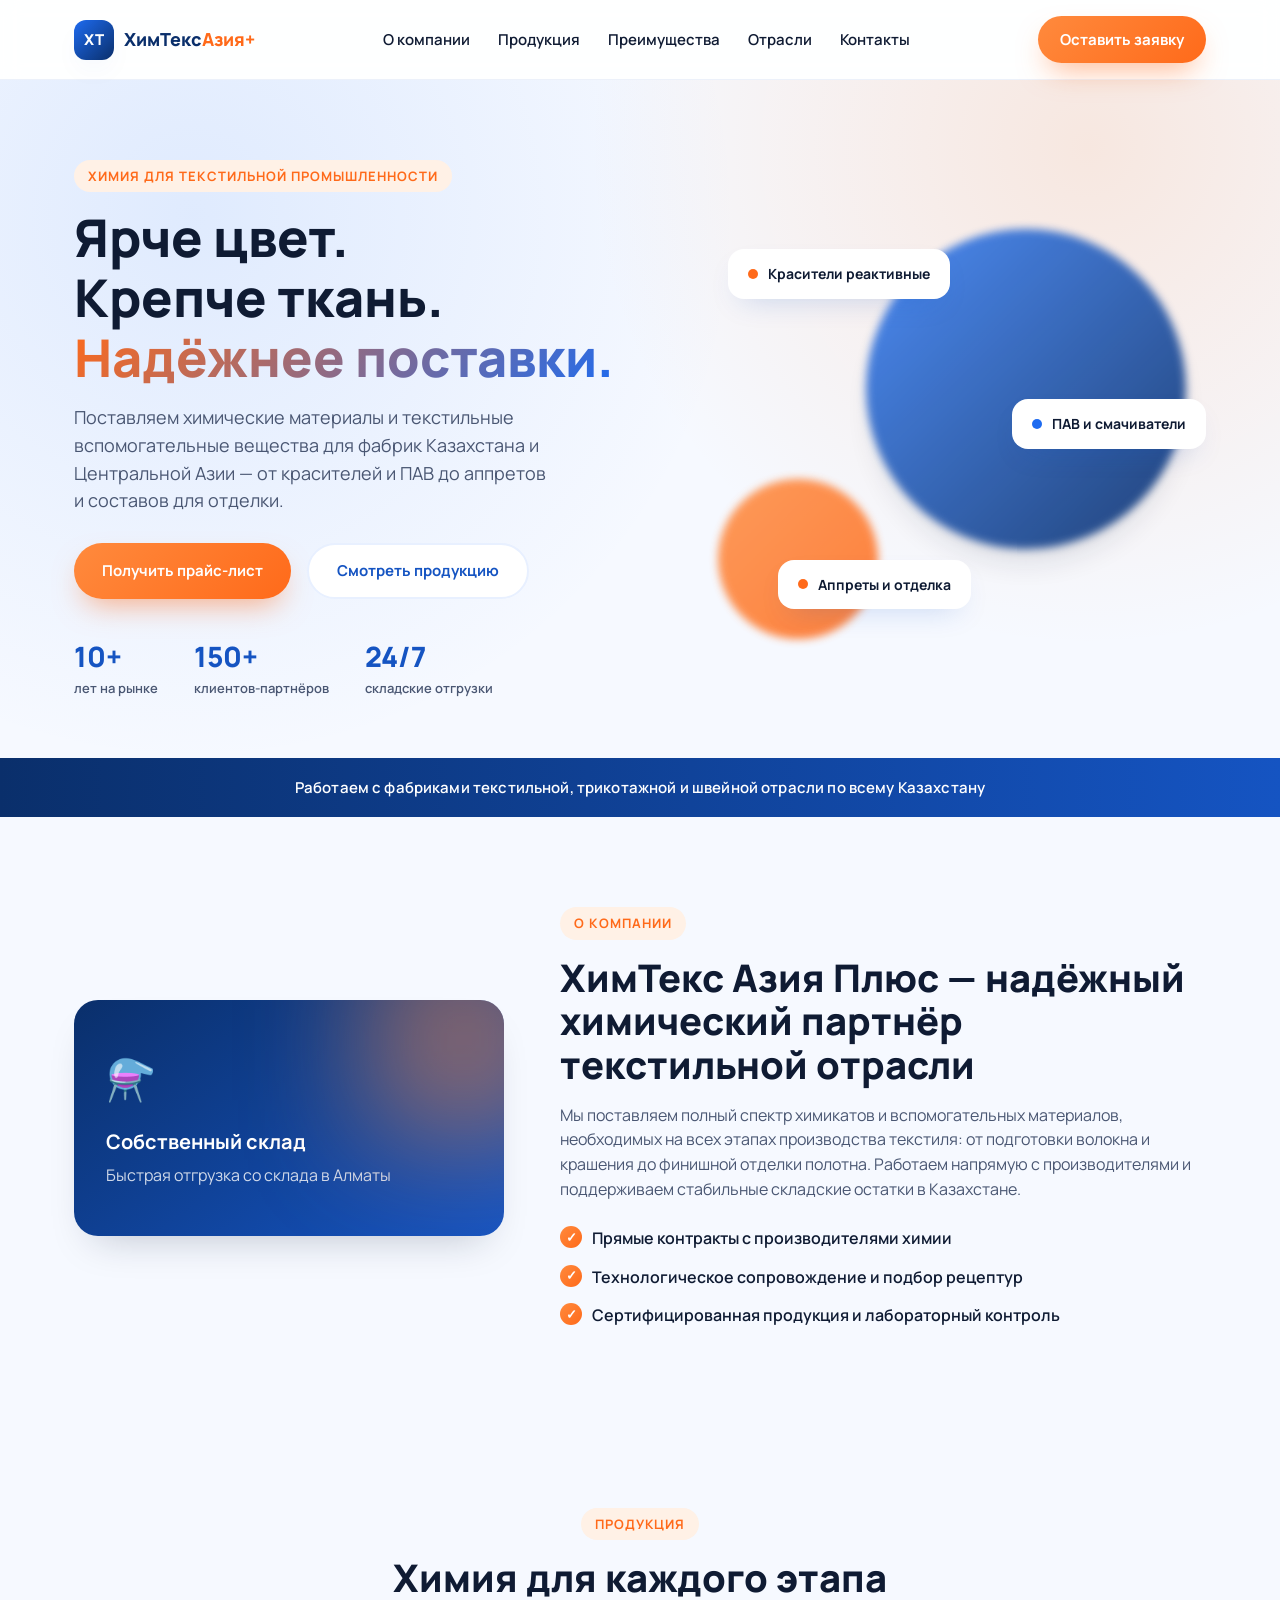
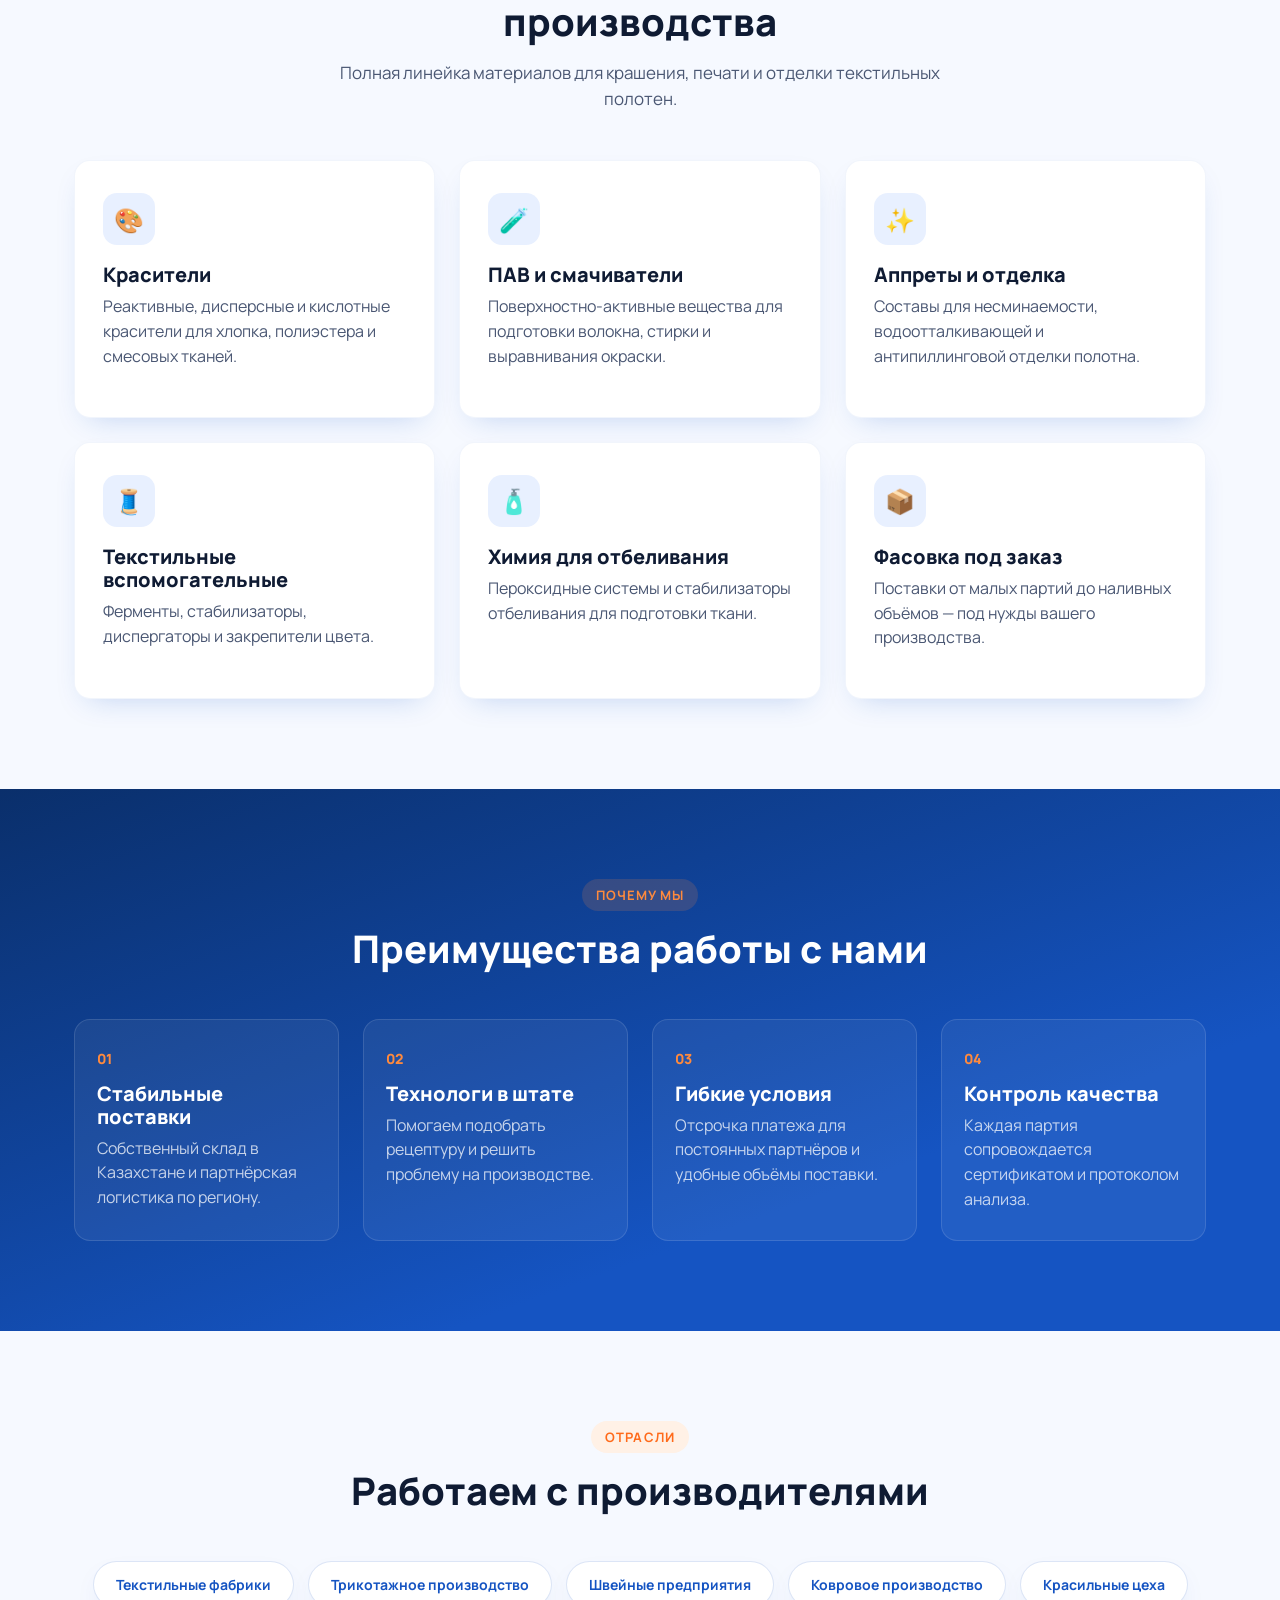
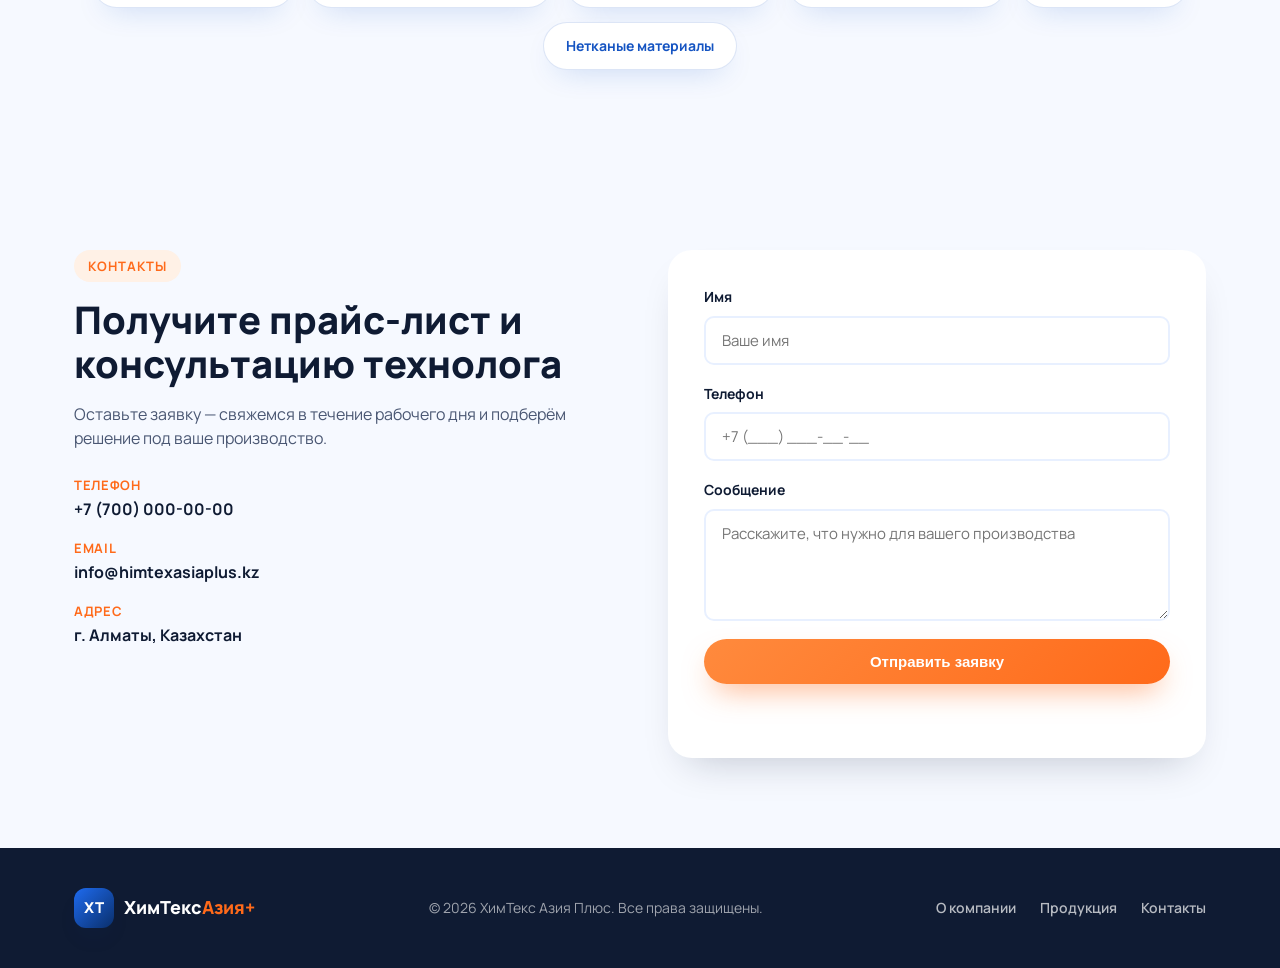
==== index.html @ b6fc10fa "Add bright landing page mockup for ХимТекс Азия Плюс Repo had no source for himtexasiaplus.kz, so bu" ====
<!DOCTYPE html>
<html lang="ru">
<head>
<meta charset="UTF-8">
<meta name="viewport" content="width=device-width, initial-scale=1.0">
<title>ХимТекс Азия Плюс — химия и вспомогательные вещества для текстильной промышленности</title>
<meta name="description" content="ХимТекс Азия Плюс — поставки химических материалов и текстильных вспомогательных веществ для промышленности в Казахстане и странах Центральной Азии.">
<link rel="stylesheet" href="assets/styles.css">
<link rel="preconnect" href="https://fonts.googleapis.com">
<link rel="preconnect" href="https://fonts.gstatic.com" crossorigin>
<link href="https://fonts.googleapis.com/css2?family=Manrope:wght@400;500;600;700;800&display=swap" rel="stylesheet">
</head>
<body>

<header class="site-header">
  <div class="container header-inner">
    <a href="#top" class="logo">
      <span class="logo-mark">ХТ</span>
      <span class="logo-text">ХимТекс<em>Азия+</em></span>
    </a>
    <nav class="main-nav" id="mainNav">
      <a href="#about">О компании</a>
      <a href="#products">Продукция</a>
      <a href="#advantages">Преимущества</a>
      <a href="#industries">Отрасли</a>
      <a href="#contact">Контакты</a>
    </nav>
    <a href="#contact" class="btn btn-accent header-cta">Оставить заявку</a>
    <button class="nav-toggle" id="navToggle" aria-label="Меню">
      <span></span><span></span><span></span>
    </button>
  </div>
</header>

<main id="top">

  <section class="hero">
    <div class="hero-decor" aria-hidden="true"></div>
    <div class="container hero-inner">
      <div class="hero-copy">
        <span class="eyebrow">Химия для текстильной промышленности</span>
        <h1>Ярче цвет. <br>Крепче ткань. <br><span class="accent-text">Надёжнее поставки.</span></h1>
        <p class="hero-lead">Поставляем химические материалы и текстильные вспомогательные вещества для фабрик Казахстана и Центральной Азии — от красителей и ПАВ до аппретов и составов для отделки.</p>
        <div class="hero-actions">
          <a href="#contact" class="btn btn-accent">Получить прайс-лист</a>
          <a href="#products" class="btn btn-ghost">Смотреть продукцию</a>
        </div>
        <div class="hero-stats">
          <div class="stat"><span class="stat-num">10+</span><span class="stat-label">лет на рынке</span></div>
          <div class="stat"><span class="stat-num">150+</span><span class="stat-label">клиентов-партнёров</span></div>
          <div class="stat"><span class="stat-num">24/7</span><span class="stat-label">складские отгрузки</span></div>
        </div>
      </div>
      <div class="hero-visual" aria-hidden="true">
        <div class="blob blob-1"></div>
        <div class="blob blob-2"></div>
        <div class="hero-card hero-card-1">
          <span class="dot dot-orange"></span> Красители реактивные
        </div>
        <div class="hero-card hero-card-2">
          <span class="dot dot-blue"></span> ПАВ и смачиватели
        </div>
        <div class="hero-card hero-card-3">
          <span class="dot dot-orange"></span> Аппреты и отделка
        </div>
      </div>
    </div>
  </section>

  <section class="strip">
    <div class="container strip-inner">
      <p>Работаем с фабриками текстильной, трикотажной и швейной отрасли по всему Казахстану</p>
    </div>
  </section>

  <section id="about" class="section about">
    <div class="container about-grid">
      <div class="about-media" aria-hidden="true">
        <div class="about-card">
          <div class="about-card-glow"></div>
          <span class="about-card-icon">⚗️</span>
          <strong>Собственный склад</strong>
          <p>Быстрая отгрузка со склада в Алматы</p>
        </div>
      </div>
      <div class="about-copy">
        <span class="eyebrow">О компании</span>
        <h2>ХимТекс Азия Плюс — надёжный химический партнёр текстильной отрасли</h2>
        <p>Мы поставляем полный спектр химикатов и вспомогательных материалов, необходимых на всех этапах производства текстиля: от подготовки волокна и крашения до финишной отделки полотна. Работаем напрямую с производителями и поддерживаем стабильные складские остатки в Казахстане.</p>
        <ul class="check-list">
          <li>Прямые контракты с производителями химии</li>
          <li>Технологическое сопровождение и подбор рецептур</li>
          <li>Сертифицированная продукция и лабораторный контроль</li>
        </ul>
      </div>
    </div>
  </section>

  <section id="products" class="section products">
    <div class="container">
      <div class="section-head">
        <span class="eyebrow">Продукция</span>
        <h2>Химия для каждого этапа производства</h2>
        <p class="section-lead">Полная линейка материалов для крашения, печати и отделки текстильных полотен.</p>
      </div>
      <div class="card-grid">
        <div class="product-card">
          <div class="product-icon">🎨</div>
          <h3>Красители</h3>
          <p>Реактивные, дисперсные и кислотные красители для хлопка, полиэстера и смесовых тканей.</p>
        </div>
        <div class="product-card">
          <div class="product-icon">🧪</div>
          <h3>ПАВ и смачиватели</h3>
          <p>Поверхностно-активные вещества для подготовки волокна, стирки и выравнивания окраски.</p>
        </div>
        <div class="product-card">
          <div class="product-icon">✨</div>
          <h3>Аппреты и отделка</h3>
          <p>Составы для несминаемости, водоотталкивающей и антипиллинговой отделки полотна.</p>
        </div>
        <div class="product-card">
          <div class="product-icon">🧵</div>
          <h3>Текстильные вспомогательные</h3>
          <p>Ферменты, стабилизаторы, диспергаторы и закрепители цвета.</p>
        </div>
        <div class="product-card">
          <div class="product-icon">🧴</div>
          <h3>Химия для отбеливания</h3>
          <p>Пероксидные системы и стабилизаторы отбеливания для подготовки ткани.</p>
        </div>
        <div class="product-card">
          <div class="product-icon">📦</div>
          <h3>Фасовка под заказ</h3>
          <p>Поставки от малых партий до наливных объёмов — под нужды вашего производства.</p>
        </div>
      </div>
    </div>
  </section>

  <section id="advantages" class="section advantages">
    <div class="container">
      <div class="section-head light">
        <span class="eyebrow eyebrow-light">Почему мы</span>
        <h2>Преимущества работы с нами</h2>
      </div>
      <div class="advantage-grid">
        <div class="advantage-item">
          <span class="advantage-num">01</span>
          <h3>Стабильные поставки</h3>
          <p>Собственный склад в Казахстане и партнёрская логистика по региону.</p>
        </div>
        <div class="advantage-item">
          <span class="advantage-num">02</span>
          <h3>Технологи в штате</h3>
          <p>Помогаем подобрать рецептуру и решить проблему на производстве.</p>
        </div>
        <div class="advantage-item">
          <span class="advantage-num">03</span>
          <h3>Гибкие условия</h3>
          <p>Отсрочка платежа для постоянных партнёров и удобные объёмы поставки.</p>
        </div>
        <div class="advantage-item">
          <span class="advantage-num">04</span>
          <h3>Контроль качества</h3>
          <p>Каждая партия сопровождается сертификатом и протоколом анализа.</p>
        </div>
      </div>
    </div>
  </section>

  <section id="industries" class="section industries">
    <div class="container">
      <div class="section-head">
        <span class="eyebrow">Отрасли</span>
        <h2>Работаем с производителями</h2>
      </div>
      <div class="industry-row">
        <span class="industry-pill">Текстильные фабрики</span>
        <span class="industry-pill">Трикотажное производство</span>
        <span class="industry-pill">Швейные предприятия</span>
        <span class="industry-pill">Ковровое производство</span>
        <span class="industry-pill">Красильные цеха</span>
        <span class="industry-pill">Нетканые материалы</span>
      </div>
    </div>
  </section>

  <section id="contact" class="section contact">
    <div class="container contact-grid">
      <div class="contact-copy">
        <span class="eyebrow">Контакты</span>
        <h2>Получите прайс-лист и консультацию технолога</h2>
        <p>Оставьте заявку — свяжемся в течение рабочего дня и подберём решение под ваше производство.</p>
        <div class="contact-info">
          <div><strong>Телефон</strong><span>+7 (700) 000-00-00</span></div>
          <div><strong>Email</strong><span>info@himtexasiaplus.kz</span></div>
          <div><strong>Адрес</strong><span>г. Алматы, Казахстан</span></div>
        </div>
      </div>
      <form class="contact-form" id="contactForm">
        <label>Имя
          <input type="text" name="name" placeholder="Ваше имя" required>
        </label>
        <label>Телефон
          <input type="tel" name="phone" placeholder="+7 (___) ___-__-__" required>
        </label>
        <label>Сообщение
          <textarea name="message" rows="4" placeholder="Расскажите, что нужно для вашего производства"></textarea>
        </label>
        <button type="submit" class="btn btn-accent btn-block">Отправить заявку</button>
        <p class="form-note" id="formNote"></p>
      </form>
    </div>
  </section>

</main>

<footer class="site-footer">
  <div class="container footer-inner">
    <a href="#top" class="logo">
      <span class="logo-mark">ХТ</span>
      <span class="logo-text">ХимТекс<em>Азия+</em></span>
    </a>
    <p>© 2026 ХимТекс Азия Плюс. Все права защищены.</p>
    <div class="footer-links">
      <a href="#about">О компании</a>
      <a href="#products">Продукция</a>
      <a href="#contact">Контакты</a>
    </div>
  </div>
</footer>

<script src="assets/script.js"></script>
</body>
</html>
---- assets/styles.css ----
:root {
  --blue-900: #0a2f6b;
  --blue-700: #1554c2;
  --blue-600: #1e6bf0;
  --blue-500: #3b82f6;
  --blue-100: #e8f0ff;
  --orange-600: #ff6a1a;
  --orange-500: #ff8a3d;
  --orange-100: #fff1e6;
  --ink: #0f1b33;
  --ink-soft: #4a5773;
  --bg: #f6f9ff;
  --white: #ffffff;
  --radius-lg: 24px;
  --radius-md: 16px;
  --radius-sm: 10px;
  --shadow-soft: 0 20px 40px -20px rgba(15, 27, 51, 0.25);
  --shadow-card: 0 12px 30px -14px rgba(21, 84, 194, 0.25);
  --transition: 0.25s ease;
}

* { box-sizing: border-box; }

html { scroll-behavior: smooth; }

body {
  margin: 0;
  font-family: 'Manrope', -apple-system, BlinkMacSystemFont, 'Segoe UI', sans-serif;
  color: var(--ink);
  background: var(--bg);
  line-height: 1.55;
}

img { max-width: 100%; display: block; }

.container {
  width: 100%;
  max-width: 1180px;
  margin: 0 auto;
  padding: 0 24px;
}

.eyebrow {
  display: inline-block;
  font-size: 13px;
  font-weight: 700;
  letter-spacing: 0.08em;
  text-transform: uppercase;
  color: var(--orange-600);
  background: var(--orange-100);
  padding: 6px 14px;
  border-radius: 999px;
  margin-bottom: 16px;
}

.eyebrow-light {
  color: var(--orange-500);
  background: rgba(255, 138, 61, 0.16);
}

h1, h2, h3 {
  font-weight: 800;
  line-height: 1.15;
  margin: 0 0 16px;
  color: var(--ink);
}

h1 { font-size: clamp(32px, 5vw, 52px); }
h2 { font-size: clamp(26px, 3.6vw, 38px); }
h3 { font-size: 20px; margin-bottom: 8px; }

p { color: var(--ink-soft); margin: 0 0 16px; }

a { text-decoration: none; color: inherit; }

/* Buttons */
.btn {
  display: inline-flex;
  align-items: center;
  justify-content: center;
  gap: 8px;
  padding: 14px 28px;
  border-radius: 999px;
  font-weight: 700;
  font-size: 15px;
  border: none;
  cursor: pointer;
  transition: transform var(--transition), box-shadow var(--transition), background var(--transition);
}

.btn-accent {
  background: linear-gradient(135deg, var(--orange-500), var(--orange-600));
  color: var(--white);
  box-shadow: 0 14px 30px -10px rgba(255, 106, 26, 0.55);
}

.btn-accent:hover {
  transform: translateY(-2px);
  box-shadow: 0 18px 36px -10px rgba(255, 106, 26, 0.6);
}

.btn-ghost {
  background: var(--white);
  color: var(--blue-700);
  border: 2px solid var(--blue-100);
}

.btn-ghost:hover {
  border-color: var(--blue-500);
  transform: translateY(-2px);
}

.btn-block { width: 100%; }

/* Header */
.site-header {
  position: sticky;
  top: 0;
  z-index: 50;
  background: rgba(255, 255, 255, 0.9);
  backdrop-filter: blur(10px);
  border-bottom: 1px solid rgba(21, 84, 194, 0.08);
}

.header-inner {
  display: flex;
  align-items: center;
  justify-content: space-between;
  padding-top: 16px;
  padding-bottom: 16px;
  gap: 24px;
}

.logo {
  display: flex;
  align-items: center;
  gap: 10px;
  font-weight: 800;
  font-size: 18px;
  color: var(--blue-900);
  flex-shrink: 0;
}

.logo-mark {
  width: 40px;
  height: 40px;
  border-radius: 12px;
  background: linear-gradient(135deg, var(--blue-600), var(--blue-900));
  color: var(--white);
  display: flex;
  align-items: center;
  justify-content: center;
  font-size: 15px;
  box-shadow: var(--shadow-card);
}

.logo-text em {
  font-style: normal;
  color: var(--orange-600);
}

.main-nav {
  display: flex;
  gap: 28px;
  flex: 1;
  justify-content: center;
}

.main-nav a {
  font-weight: 600;
  font-size: 15px;
  color: var(--ink);
  position: relative;
  padding: 6px 0;
  transition: color var(--transition);
}

.main-nav a:hover { color: var(--blue-600); }

.header-cta { flex-shrink: 0; padding: 12px 22px; }

.nav-toggle {
  display: none;
  flex-direction: column;
  gap: 5px;
  background: none;
  border: none;
  cursor: pointer;
  padding: 8px;
}

.nav-toggle span {
  width: 24px;
  height: 2px;
  background: var(--blue-900);
  border-radius: 2px;
}

/* Hero */
.hero {
  position: relative;
  overflow: hidden;
  padding: 80px 0 60px;
  background: radial-gradient(circle at 15% 20%, rgba(59, 130, 246, 0.12), transparent 45%),
              radial-gradient(circle at 85% 10%, rgba(255, 138, 61, 0.16), transparent 40%),
              var(--bg);
}

.hero-inner {
  display: grid;
  grid-template-columns: 1.1fr 0.9fr;
  gap: 48px;
  align-items: center;
}

.accent-text {
  background: linear-gradient(135deg, var(--orange-600), var(--blue-600));
  -webkit-background-clip: text;
  background-clip: text;
  color: transparent;
}

.hero-lead { font-size: 18px; max-width: 480px; }

.hero-actions {
  display: flex;
  gap: 16px;
  flex-wrap: wrap;
  margin: 28px 0 36px;
}

.hero-stats {
  display: flex;
  gap: 36px;
  flex-wrap: wrap;
}

.stat { display: flex; flex-direction: column; }

.stat-num {
  font-size: 28px;
  font-weight: 800;
  color: var(--blue-700);
}

.stat-label {
  font-size: 13px;
  color: var(--ink-soft);
  font-weight: 600;
}

.hero-visual {
  position: relative;
  height: 420px;
}

.blob {
  position: absolute;
  border-radius: 50%;
  filter: blur(4px);
  opacity: 0.9;
}

.blob-1 {
  width: 320px;
  height: 320px;
  background: linear-gradient(135deg, var(--blue-500), var(--blue-900));
  top: 10px;
  right: 20px;
  box-shadow: var(--shadow-soft);
}

.blob-2 {
  width: 160px;
  height: 160px;
  background: linear-gradient(135deg, var(--orange-500), var(--orange-600));
  bottom: 0;
  left: 0;
  opacity: 0.85;
}

.hero-card {
  position: absolute;
  background: var(--white);
  border-radius: var(--radius-md);
  padding: 14px 20px;
  font-weight: 700;
  font-size: 14px;
  box-shadow: var(--shadow-card);
  display: flex;
  align-items: center;
  gap: 10px;
  color: var(--ink);
}

.hero-card-1 { top: 30px; left: 10px; }
.hero-card-2 { top: 180px; right: 0; }
.hero-card-3 { bottom: 30px; left: 60px; }

.dot {
  width: 10px;
  height: 10px;
  border-radius: 50%;
  flex-shrink: 0;
}

.dot-orange { background: var(--orange-600); }
.dot-blue { background: var(--blue-600); }

/* Strip */
.strip {
  background: linear-gradient(90deg, var(--blue-900), var(--blue-700));
  padding: 18px 0;
}

.strip-inner p {
  color: var(--white);
  text-align: center;
  margin: 0;
  font-weight: 600;
  font-size: 15px;
  letter-spacing: 0.01em;
}

/* Sections */
.section { padding: 90px 0; }

.section-head { max-width: 640px; margin: 0 auto 48px; text-align: center; }
.section-head.light .eyebrow { color: var(--orange-500); }
.section-lead { font-size: 17px; }

/* About */
.about-grid {
  display: grid;
  grid-template-columns: 0.8fr 1.2fr;
  gap: 56px;
  align-items: center;
}

.about-card {
  position: relative;
  background: linear-gradient(145deg, var(--blue-900), var(--blue-700));
  border-radius: var(--radius-lg);
  padding: 48px 32px;
  color: var(--white);
  overflow: hidden;
  box-shadow: var(--shadow-soft);
}

.about-card-glow {
  position: absolute;
  width: 200px;
  height: 200px;
  background: var(--orange-500);
  filter: blur(60px);
  opacity: 0.5;
  top: -60px;
  right: -60px;
}

.about-card-icon {
  font-size: 40px;
  display: block;
  margin-bottom: 16px;
}

.about-card strong { display: block; font-size: 20px; margin-bottom: 6px; }
.about-card p { color: rgba(255,255,255,0.8); margin: 0; }

.check-list {
  list-style: none;
  padding: 0;
  margin: 24px 0 0;
  display: flex;
  flex-direction: column;
  gap: 14px;
}

.check-list li {
  position: relative;
  padding-left: 32px;
  font-weight: 600;
  color: var(--ink);
}

.check-list li::before {
  content: "✓";
  position: absolute;
  left: 0;
  top: 0;
  width: 22px;
  height: 22px;
  border-radius: 50%;
  background: linear-gradient(135deg, var(--orange-500), var(--orange-600));
  color: var(--white);
  font-size: 13px;
  display: flex;
  align-items: center;
  justify-content: center;
}

/* Products */
.card-grid {
  display: grid;
  grid-template-columns: repeat(3, 1fr);
  gap: 24px;
}

.product-card {
  background: var(--white);
  border-radius: var(--radius-md);
  padding: 32px 28px;
  box-shadow: var(--shadow-card);
  transition: transform var(--transition), box-shadow var(--transition);
  border: 1px solid rgba(21, 84, 194, 0.06);
}

.product-card:hover {
  transform: translateY(-6px);
  box-shadow: 0 20px 40px -16px rgba(21, 84, 194, 0.3);
}

.product-icon {
  width: 52px;
  height: 52px;
  border-radius: 14px;
  background: var(--blue-100);
  display: flex;
  align-items: center;
  justify-content: center;
  font-size: 24px;
  margin-bottom: 18px;
}

/* Advantages (dark section) */
.advantages {
  background: linear-gradient(160deg, var(--blue-900), var(--blue-700) 70%);
  color: var(--white);
}

.advantages h2 { color: var(--white); }

.advantage-grid {
  display: grid;
  grid-template-columns: repeat(4, 1fr);
  gap: 24px;
}

.advantage-item {
  background: rgba(255, 255, 255, 0.06);
  border: 1px solid rgba(255, 255, 255, 0.12);
  border-radius: var(--radius-md);
  padding: 28px 22px;
}

.advantage-num {
  display: block;
  font-size: 14px;
  font-weight: 800;
  color: var(--orange-500);
  margin-bottom: 12px;
}

.advantage-item h3 { color: var(--white); }
.advantage-item p { color: rgba(255,255,255,0.75); margin: 0; }

/* Industries */
.industry-row {
  display: flex;
  flex-wrap: wrap;
  gap: 14px;
  justify-content: center;
}

.industry-pill {
  background: var(--white);
  border: 1px solid rgba(21, 84, 194, 0.15);
  padding: 12px 22px;
  border-radius: 999px;
  font-weight: 700;
  font-size: 14px;
  color: var(--blue-700);
  box-shadow: var(--shadow-card);
}

/* Contact */
.contact-grid {
  display: grid;
  grid-template-columns: 1fr 1fr;
  gap: 56px;
  align-items: start;
}

.contact-info {
  display: flex;
  flex-direction: column;
  gap: 16px;
  margin-top: 24px;
}

.contact-info div {
  display: flex;
  flex-direction: column;
  gap: 2px;
}

.contact-info strong { font-size: 13px; text-transform: uppercase; letter-spacing: 0.05em; color: var(--orange-600); }
.contact-info span { font-weight: 700; font-size: 16px; color: var(--ink); }

.contact-form {
  background: var(--white);
  border-radius: var(--radius-lg);
  padding: 36px;
  box-shadow: var(--shadow-soft);
  display: flex;
  flex-direction: column;
  gap: 18px;
}

.contact-form label {
  display: flex;
  flex-direction: column;
  gap: 8px;
  font-weight: 700;
  font-size: 14px;
  color: var(--ink);
}

.contact-form input,
.contact-form textarea {
  border: 2px solid var(--blue-100);
  border-radius: var(--radius-sm);
  padding: 12px 16px;
  font-family: inherit;
  font-size: 15px;
  color: var(--ink);
  transition: border-color var(--transition);
  resize: vertical;
}

.contact-form input:focus,
.contact-form textarea:focus {
  outline: none;
  border-color: var(--blue-500);
}

.form-note {
  margin: 0;
  font-size: 14px;
  font-weight: 700;
  color: var(--blue-700);
  min-height: 20px;
}

/* Footer */
.site-footer {
  background: var(--ink);
  padding: 40px 0;
}

.footer-inner {
  display: flex;
  align-items: center;
  justify-content: space-between;
  flex-wrap: wrap;
  gap: 20px;
}

.site-footer .logo { color: var(--white); }
.site-footer p { color: rgba(255,255,255,0.6); margin: 0; font-size: 14px; }

.footer-links { display: flex; gap: 24px; }
.footer-links a {
  color: rgba(255,255,255,0.7);
  font-weight: 600;
  font-size: 14px;
  transition: color var(--transition);
}
.footer-links a:hover { color: var(--orange-500); }

/* Responsive */
@media (max-width: 960px) {
  .hero-inner, .about-grid, .contact-grid { grid-template-columns: 1fr; }
  .hero-visual { height: 320px; order: -1; }
  .card-grid { grid-template-columns: repeat(2, 1fr); }
  .advantage-grid { grid-template-columns: repeat(2, 1fr); }
  .main-nav { display: none; }
  .nav-toggle { display: flex; }
}

@media (max-width: 960px) {
  .main-nav.open {
    display: flex;
    position: absolute;
    top: 100%;
    left: 0;
    right: 0;
    background: var(--white);
    flex-direction: column;
    padding: 20px 24px;
    gap: 16px;
    box-shadow: var(--shadow-soft);
  }
}

@media (max-width: 640px) {
  .card-grid { grid-template-columns: 1fr; }
  .advantage-grid { grid-template-columns: 1fr; }
  .hero-stats { gap: 20px; }
  .header-cta { display: none; }
  .contact-form { padding: 24px; }
}
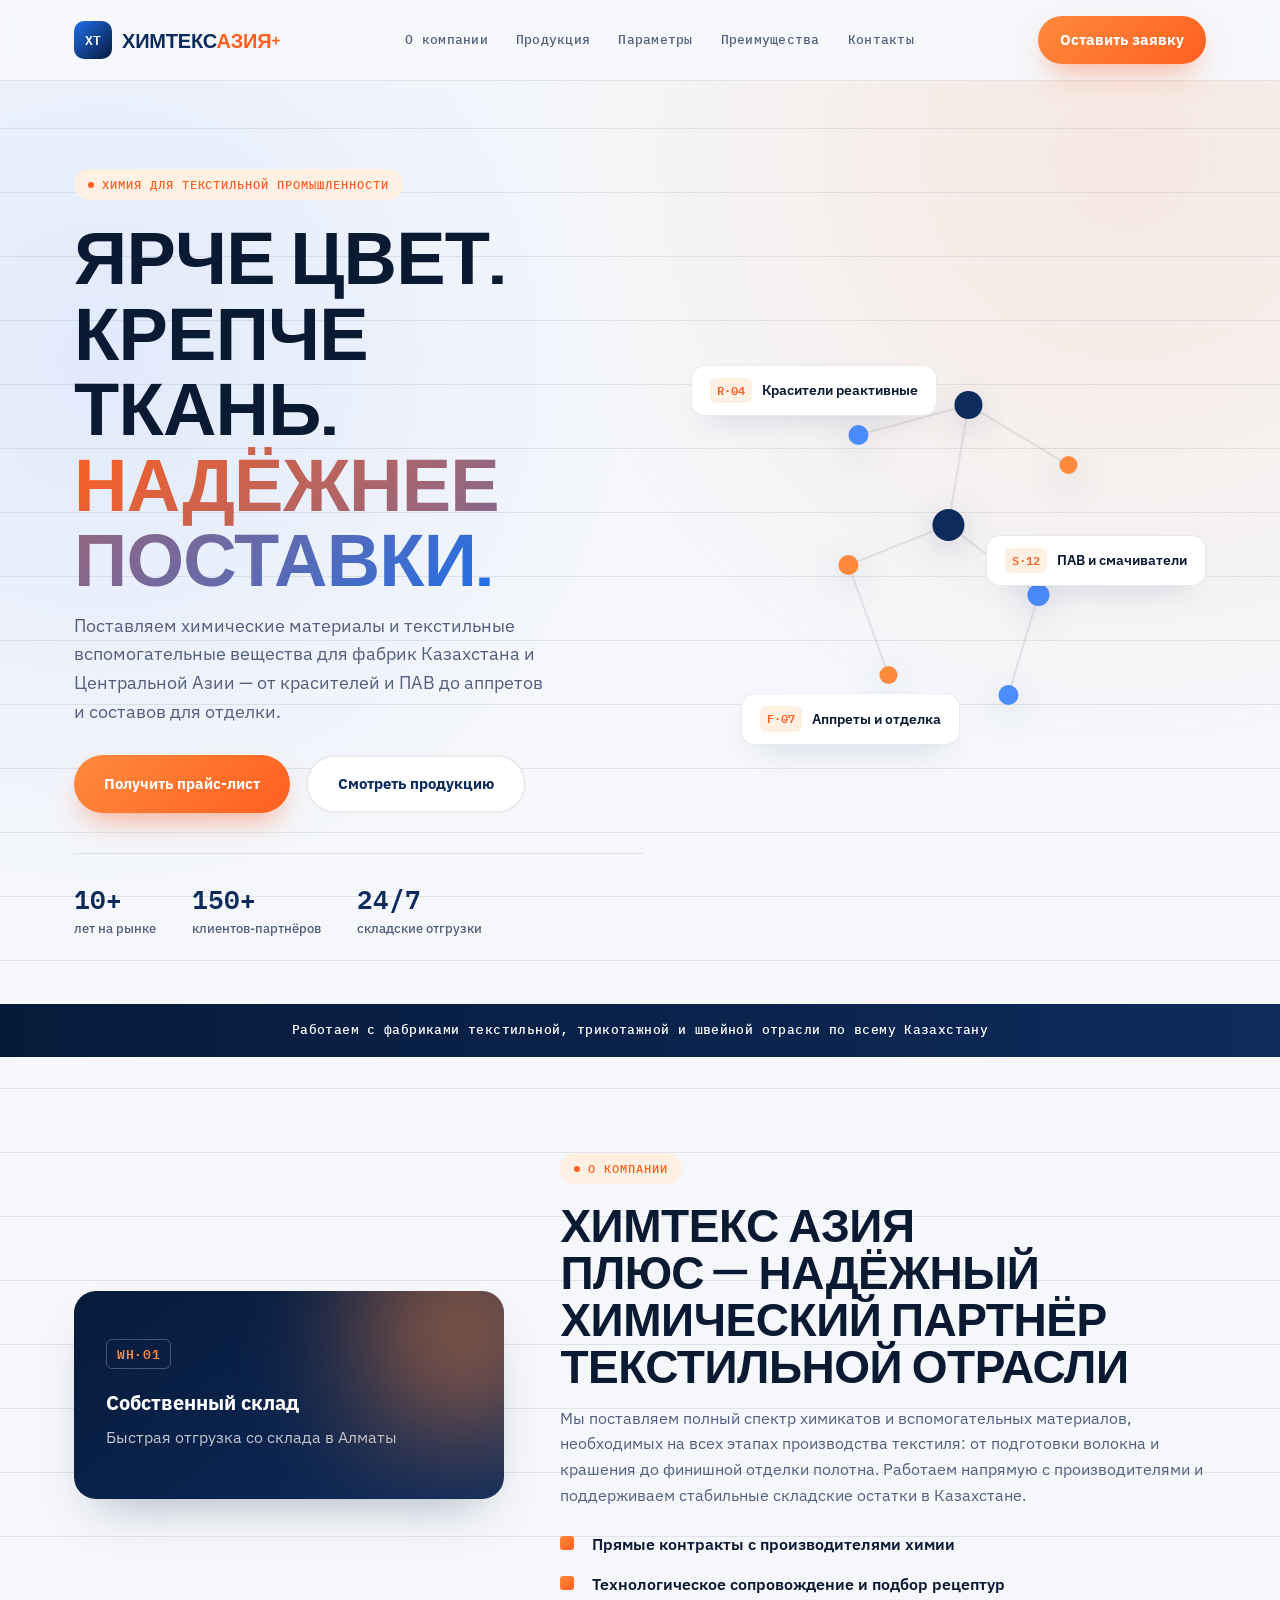
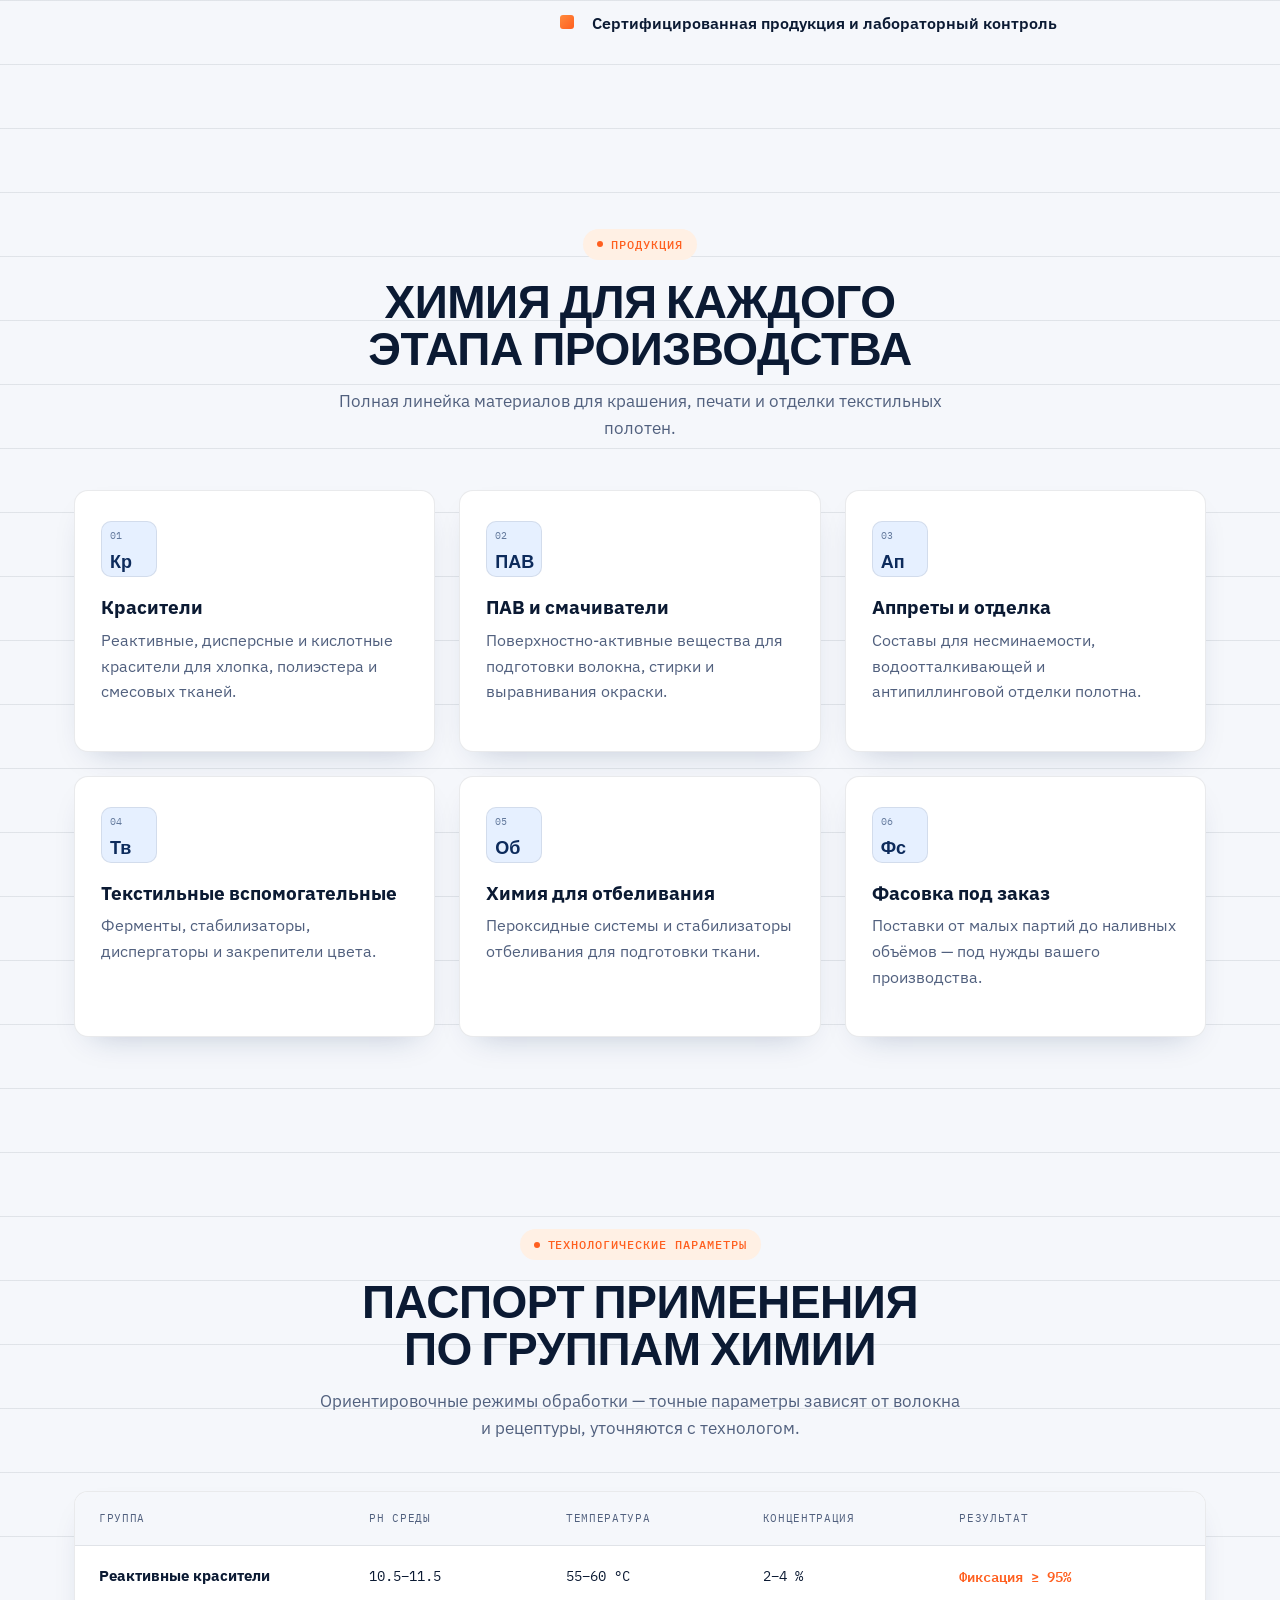
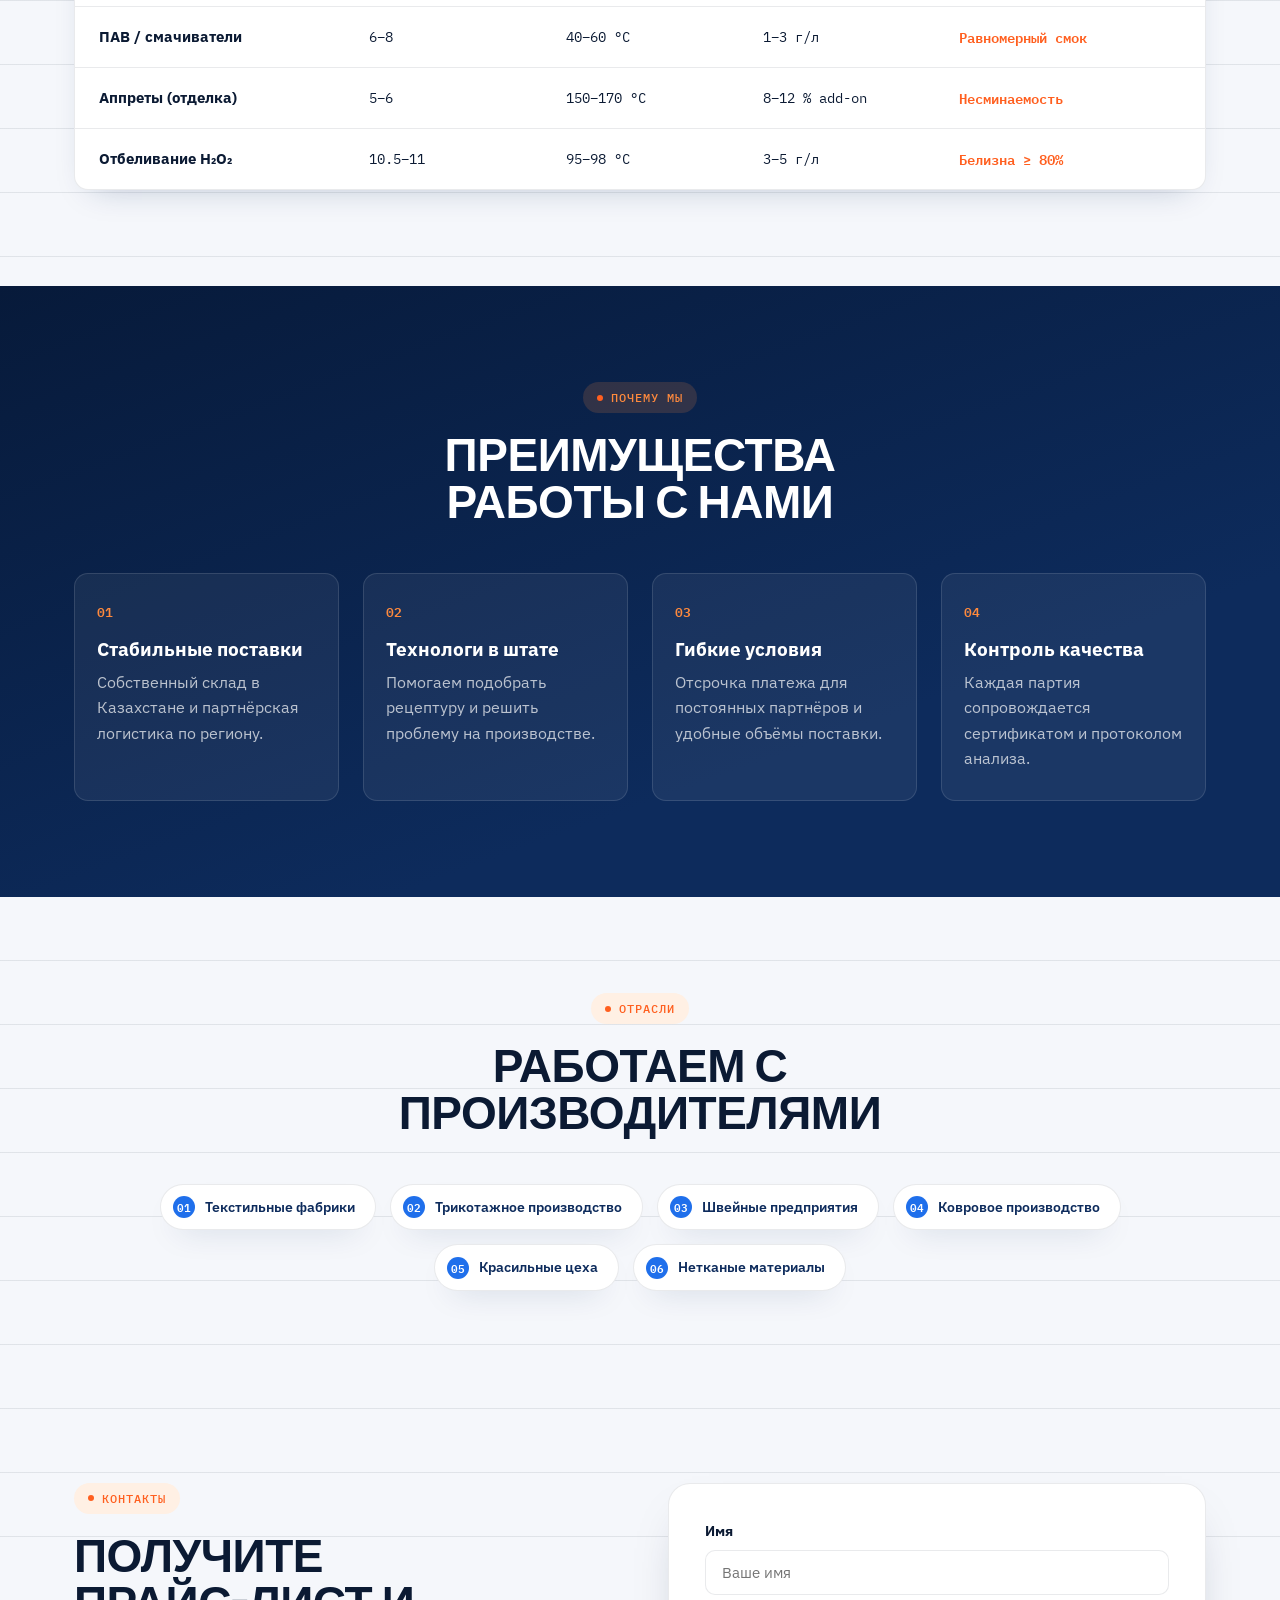
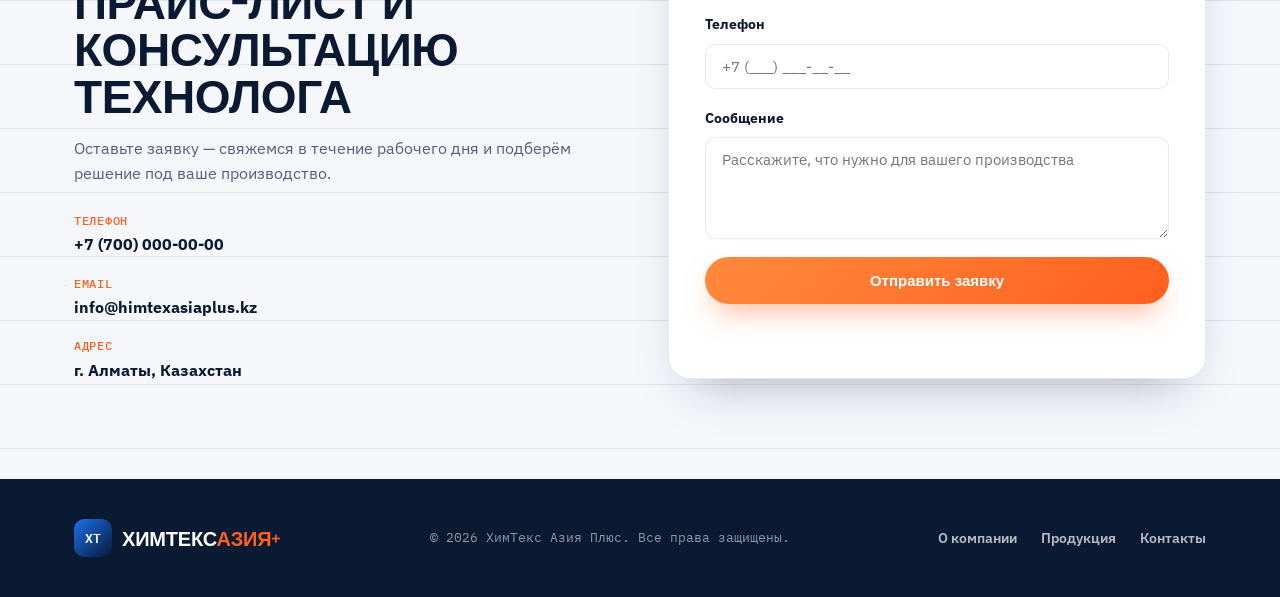
==== commit c99e2a67: "Redesign landing page with a distinctive industrial/technical identity Replace the generic gradient-" ====
--- a/index.html
+++ b/index.html
@@ -8,7 +8,8 @@
 <link rel="stylesheet" href="assets/styles.css">
 <link rel="preconnect" href="https://fonts.googleapis.com">
 <link rel="preconnect" href="https://fonts.gstatic.com" crossorigin>
-<link href="https://fonts.googleapis.com/css2?family=Manrope:wght@400;500;600;700;800&display=swap" rel="stylesheet">
+<link href="https://fonts.googleapis.com/css2?family=Big+Shoulders+Display:wght@600;700;800&family=IBM+Plex+Sans:wght@400;500;600;700&family=IBM+Plex+Mono:wght@400;500;600&display=swap" rel="stylesheet">
+<noscript><style>.reveal{opacity:1!important;transform:none!important;}</style></noscript>
 </head>
 <body>
 
@@ -21,8 +22,8 @@
     <nav class="main-nav" id="mainNav">
       <a href="#about">О компании</a>
       <a href="#products">Продукция</a>
+      <a href="#specs">Параметры</a>
       <a href="#advantages">Преимущества</a>
-      <a href="#industries">Отрасли</a>
       <a href="#contact">Контакты</a>
     </nav>
     <a href="#contact" class="btn btn-accent header-cta">Оставить заявку</a>
@@ -52,16 +53,31 @@
         </div>
       </div>
       <div class="hero-visual" aria-hidden="true">
-        <div class="blob blob-1"></div>
-        <div class="blob blob-2"></div>
+        <svg class="molecule" viewBox="0 0 420 420" fill="none">
+          <line x1="120" y1="90" x2="230" y2="60" class="bond"/>
+          <line x1="230" y1="60" x2="330" y2="120" class="bond"/>
+          <line x1="230" y1="60" x2="210" y2="180" class="bond"/>
+          <line x1="210" y1="180" x2="110" y2="220" class="bond"/>
+          <line x1="210" y1="180" x2="300" y2="250" class="bond"/>
+          <line x1="110" y1="220" x2="150" y2="330" class="bond"/>
+          <line x1="300" y1="250" x2="270" y2="350" class="bond"/>
+          <circle cx="120" cy="90" r="10" class="atom atom-blue"/>
+          <circle cx="230" cy="60" r="14" class="atom atom-navy"/>
+          <circle cx="330" cy="120" r="9" class="atom atom-orange"/>
+          <circle cx="210" cy="180" r="16" class="atom atom-navy"/>
+          <circle cx="110" cy="220" r="10" class="atom atom-orange"/>
+          <circle cx="300" cy="250" r="11" class="atom atom-blue"/>
+          <circle cx="150" cy="330" r="9" class="atom atom-orange"/>
+          <circle cx="270" cy="350" r="10" class="atom atom-blue"/>
+        </svg>
         <div class="hero-card hero-card-1">
-          <span class="dot dot-orange"></span> Красители реактивные
+          <span class="spec-code">R·04</span> Красители реактивные
         </div>
         <div class="hero-card hero-card-2">
-          <span class="dot dot-blue"></span> ПАВ и смачиватели
+          <span class="spec-code">S·12</span> ПАВ и смачиватели
         </div>
         <div class="hero-card hero-card-3">
-          <span class="dot dot-orange"></span> Аппреты и отделка
+          <span class="spec-code">F·07</span> Аппреты и отделка
         </div>
       </div>
     </div>
@@ -78,7 +94,7 @@
       <div class="about-media" aria-hidden="true">
         <div class="about-card">
           <div class="about-card-glow"></div>
-          <span class="about-card-icon">⚗️</span>
+          <span class="about-card-code">WH·01</span>
           <strong>Собственный склад</strong>
           <p>Быстрая отгрузка со склада в Алматы</p>
         </div>
@@ -104,35 +120,82 @@
         <p class="section-lead">Полная линейка материалов для крашения, печати и отделки текстильных полотен.</p>
       </div>
       <div class="card-grid">
-        <div class="product-card">
-          <div class="product-icon">🎨</div>
+        <div class="product-card reveal">
+          <div class="element-tile"><span class="element-num">01</span><span class="element-sym">Кр</span></div>
           <h3>Красители</h3>
           <p>Реактивные, дисперсные и кислотные красители для хлопка, полиэстера и смесовых тканей.</p>
         </div>
-        <div class="product-card">
-          <div class="product-icon">🧪</div>
+        <div class="product-card reveal">
+          <div class="element-tile"><span class="element-num">02</span><span class="element-sym">ПАВ</span></div>
           <h3>ПАВ и смачиватели</h3>
           <p>Поверхностно-активные вещества для подготовки волокна, стирки и выравнивания окраски.</p>
         </div>
-        <div class="product-card">
-          <div class="product-icon">✨</div>
+        <div class="product-card reveal">
+          <div class="element-tile"><span class="element-num">03</span><span class="element-sym">Ап</span></div>
           <h3>Аппреты и отделка</h3>
           <p>Составы для несминаемости, водоотталкивающей и антипиллинговой отделки полотна.</p>
         </div>
-        <div class="product-card">
-          <div class="product-icon">🧵</div>
+        <div class="product-card reveal">
+          <div class="element-tile"><span class="element-num">04</span><span class="element-sym">Тв</span></div>
           <h3>Текстильные вспомогательные</h3>
           <p>Ферменты, стабилизаторы, диспергаторы и закрепители цвета.</p>
         </div>
-        <div class="product-card">
-          <div class="product-icon">🧴</div>
+        <div class="product-card reveal">
+          <div class="element-tile"><span class="element-num">05</span><span class="element-sym">Об</span></div>
           <h3>Химия для отбеливания</h3>
           <p>Пероксидные системы и стабилизаторы отбеливания для подготовки ткани.</p>
         </div>
-        <div class="product-card">
-          <div class="product-icon">📦</div>
+        <div class="product-card reveal">
+          <div class="element-tile"><span class="element-num">06</span><span class="element-sym">Фс</span></div>
           <h3>Фасовка под заказ</h3>
           <p>Поставки от малых партий до наливных объёмов — под нужды вашего производства.</p>
+        </div>
+      </div>
+    </div>
+  </section>
+
+  <section id="specs" class="section specs">
+    <div class="container">
+      <div class="section-head">
+        <span class="eyebrow">Технологические параметры</span>
+        <h2>Паспорт применения по группам химии</h2>
+        <p class="section-lead">Ориентировочные режимы обработки — точные параметры зависят от волокна и рецептуры, уточняются с технологом.</p>
+      </div>
+      <div class="specs-table" role="table">
+        <div class="specs-row specs-head" role="row">
+          <span role="columnheader">Группа</span>
+          <span role="columnheader">pH среды</span>
+          <span role="columnheader">Температура</span>
+          <span role="columnheader">Концентрация</span>
+          <span role="columnheader">Результат</span>
+        </div>
+        <div class="specs-row" role="row">
+          <span data-label="Группа">Реактивные красители</span>
+          <span data-label="pH">10.5–11.5</span>
+          <span data-label="Температура">55–60&nbsp;°C</span>
+          <span data-label="Концентрация">2–4&nbsp;%</span>
+          <span data-label="Результат">Фиксация ≥ 95%</span>
+        </div>
+        <div class="specs-row" role="row">
+          <span data-label="Группа">ПАВ / смачиватели</span>
+          <span data-label="pH">6–8</span>
+          <span data-label="Температура">40–60&nbsp;°C</span>
+          <span data-label="Концентрация">1–3&nbsp;г/л</span>
+          <span data-label="Результат">Равномерный смок</span>
+        </div>
+        <div class="specs-row" role="row">
+          <span data-label="Группа">Аппреты (отделка)</span>
+          <span data-label="pH">5–6</span>
+          <span data-label="Температура">150–170&nbsp;°C</span>
+          <span data-label="Концентрация">8–12&nbsp;% add-on</span>
+          <span data-label="Результат">Несминаемость</span>
+        </div>
+        <div class="specs-row" role="row">
+          <span data-label="Группа">Отбеливание H₂O₂</span>
+          <span data-label="pH">10.5–11</span>
+          <span data-label="Температура">95–98&nbsp;°C</span>
+          <span data-label="Концентрация">3–5&nbsp;г/л</span>
+          <span data-label="Результат">Белизна ≥ 80%</span>
         </div>
       </div>
     </div>
@@ -145,22 +208,22 @@
         <h2>Преимущества работы с нами</h2>
       </div>
       <div class="advantage-grid">
-        <div class="advantage-item">
+        <div class="advantage-item reveal">
           <span class="advantage-num">01</span>
           <h3>Стабильные поставки</h3>
           <p>Собственный склад в Казахстане и партнёрская логистика по региону.</p>
         </div>
-        <div class="advantage-item">
+        <div class="advantage-item reveal">
           <span class="advantage-num">02</span>
           <h3>Технологи в штате</h3>
           <p>Помогаем подобрать рецептуру и решить проблему на производстве.</p>
         </div>
-        <div class="advantage-item">
+        <div class="advantage-item reveal">
           <span class="advantage-num">03</span>
           <h3>Гибкие условия</h3>
           <p>Отсрочка платежа для постоянных партнёров и удобные объёмы поставки.</p>
         </div>
-        <div class="advantage-item">
+        <div class="advantage-item reveal">
           <span class="advantage-num">04</span>
           <h3>Контроль качества</h3>
           <p>Каждая партия сопровождается сертификатом и протоколом анализа.</p>
@@ -176,12 +239,12 @@
         <h2>Работаем с производителями</h2>
       </div>
       <div class="industry-row">
-        <span class="industry-pill">Текстильные фабрики</span>
-        <span class="industry-pill">Трикотажное производство</span>
-        <span class="industry-pill">Швейные предприятия</span>
-        <span class="industry-pill">Ковровое производство</span>
-        <span class="industry-pill">Красильные цеха</span>
-        <span class="industry-pill">Нетканые материалы</span>
+        <span class="industry-pill"><em>01</em>Текстильные фабрики</span>
+        <span class="industry-pill"><em>02</em>Трикотажное производство</span>
+        <span class="industry-pill"><em>03</em>Швейные предприятия</span>
+        <span class="industry-pill"><em>04</em>Ковровое производство</span>
+        <span class="industry-pill"><em>05</em>Красильные цеха</span>
+        <span class="industry-pill"><em>06</em>Нетканые материалы</span>
       </div>
     </div>
   </section>
--- a/assets/styles.css
+++ b/assets/styles.css
@@ -1,22 +1,26 @@
 :root {
-  --blue-900: #0a2f6b;
-  --blue-700: #1554c2;
-  --blue-600: #1e6bf0;
-  --blue-500: #3b82f6;
-  --blue-100: #e8f0ff;
-  --orange-600: #ff6a1a;
+  --navy-900: #071a3a;
+  --navy-800: #0d2b5c;
+  --blue-600: #1f6feb;
+  --blue-500: #4c8dff;
+  --blue-100: #e6f0ff;
+  --orange-600: #ff5f1f;
   --orange-500: #ff8a3d;
-  --orange-100: #fff1e6;
-  --ink: #0f1b33;
-  --ink-soft: #4a5773;
-  --bg: #f6f9ff;
+  --orange-100: #fff0e4;
+  --ink: #0b1a33;
+  --ink-soft: #51607e;
+  --line: rgba(11, 26, 51, 0.09);
+  --bg: #f5f7fb;
   --white: #ffffff;
-  --radius-lg: 24px;
-  --radius-md: 16px;
+  --radius-lg: 22px;
+  --radius-md: 14px;
   --radius-sm: 10px;
-  --shadow-soft: 0 20px 40px -20px rgba(15, 27, 51, 0.25);
-  --shadow-card: 0 12px 30px -14px rgba(21, 84, 194, 0.25);
+  --shadow-soft: 0 24px 48px -24px rgba(7, 26, 58, 0.35);
+  --shadow-card: 0 14px 32px -18px rgba(13, 43, 92, 0.28);
   --transition: 0.25s ease;
+  --font-display: 'Big Shoulders Display', 'Arial Narrow', sans-serif;
+  --font-body: 'IBM Plex Sans', -apple-system, BlinkMacSystemFont, 'Segoe UI', sans-serif;
+  --font-mono: 'IBM Plex Mono', 'SFMono-Regular', Menlo, monospace;
 }
 
 * { box-sizing: border-box; }
@@ -25,10 +29,12 @@
 
 body {
   margin: 0;
-  font-family: 'Manrope', -apple-system, BlinkMacSystemFont, 'Segoe UI', sans-serif;
+  font-family: var(--font-body);
   color: var(--ink);
-  background: var(--bg);
-  line-height: 1.55;
+  background:
+    linear-gradient(var(--line) 1px, transparent 1px) 0 0 / 100% 64px,
+    var(--bg);
+  line-height: 1.6;
 }
 
 img { max-width: 100%; display: block; }
@@ -41,16 +47,28 @@
 }
 
 .eyebrow {
-  display: inline-block;
-  font-size: 13px;
-  font-weight: 700;
+  display: inline-flex;
+  align-items: center;
+  gap: 8px;
+  font-family: var(--font-mono);
+  font-size: 12px;
+  font-weight: 500;
   letter-spacing: 0.08em;
   text-transform: uppercase;
   color: var(--orange-600);
   background: var(--orange-100);
   padding: 6px 14px;
   border-radius: 999px;
-  margin-bottom: 16px;
+  margin-bottom: 18px;
+}
+
+.eyebrow::before {
+  content: "";
+  width: 6px;
+  height: 6px;
+  border-radius: 50%;
+  background: var(--orange-600);
+  flex-shrink: 0;
 }
 
 .eyebrow-light {
@@ -59,19 +77,40 @@
 }
 
 h1, h2, h3 {
-  font-weight: 800;
-  line-height: 1.15;
+  font-family: var(--font-display);
+  font-weight: 700;
+  line-height: 1.02;
+  letter-spacing: -0.01em;
   margin: 0 0 16px;
   color: var(--ink);
-}
-
-h1 { font-size: clamp(32px, 5vw, 52px); }
-h2 { font-size: clamp(26px, 3.6vw, 38px); }
-h3 { font-size: 20px; margin-bottom: 8px; }
+  text-wrap: balance;
+}
+
+h1 { font-size: clamp(44px, 6.4vw, 74px); text-transform: uppercase; }
+h2 { font-size: clamp(30px, 4.2vw, 46px); text-transform: uppercase; }
+h3 { font-family: var(--font-body); font-weight: 700; font-size: 19px; margin-bottom: 8px; text-transform: none; letter-spacing: normal; line-height: 1.3; }
 
 p { color: var(--ink-soft); margin: 0 0 16px; }
 
 a { text-decoration: none; color: inherit; }
+
+/* Reveal-on-scroll */
+.reveal {
+  opacity: 1;
+  transform: none;
+}
+
+@media (prefers-reduced-motion: no-preference) {
+  .reveal {
+    opacity: 0;
+    transform: translateY(18px);
+    transition: opacity 0.6s ease, transform 0.6s ease;
+  }
+  .reveal.in-view {
+    opacity: 1;
+    transform: none;
+  }
+}
 
 /* Buttons */
 .btn {
@@ -79,7 +118,7 @@
   align-items: center;
   justify-content: center;
   gap: 8px;
-  padding: 14px 28px;
+  padding: 15px 30px;
   border-radius: 999px;
   font-weight: 700;
   font-size: 15px;
@@ -91,18 +130,18 @@
 .btn-accent {
   background: linear-gradient(135deg, var(--orange-500), var(--orange-600));
   color: var(--white);
-  box-shadow: 0 14px 30px -10px rgba(255, 106, 26, 0.55);
+  box-shadow: 0 14px 30px -10px rgba(255, 95, 31, 0.55);
 }
 
 .btn-accent:hover {
   transform: translateY(-2px);
-  box-shadow: 0 18px 36px -10px rgba(255, 106, 26, 0.6);
+  box-shadow: 0 18px 36px -10px rgba(255, 95, 31, 0.6);
 }
 
 .btn-ghost {
   background: var(--white);
-  color: var(--blue-700);
-  border: 2px solid var(--blue-100);
+  color: var(--navy-800);
+  border: 2px solid var(--line);
 }
 
 .btn-ghost:hover {
@@ -117,9 +156,9 @@
   position: sticky;
   top: 0;
   z-index: 50;
-  background: rgba(255, 255, 255, 0.9);
+  background: rgba(245, 247, 251, 0.88);
   backdrop-filter: blur(10px);
-  border-bottom: 1px solid rgba(21, 84, 194, 0.08);
+  border-bottom: 1px solid var(--line);
 }
 
 .header-inner {
@@ -135,22 +174,27 @@
   display: flex;
   align-items: center;
   gap: 10px;
-  font-weight: 800;
-  font-size: 18px;
-  color: var(--blue-900);
+  font-family: var(--font-display);
+  font-weight: 700;
+  font-size: 20px;
+  letter-spacing: -0.01em;
+  text-transform: uppercase;
+  color: var(--navy-800);
   flex-shrink: 0;
 }
 
 .logo-mark {
-  width: 40px;
-  height: 40px;
-  border-radius: 12px;
-  background: linear-gradient(135deg, var(--blue-600), var(--blue-900));
+  width: 38px;
+  height: 38px;
+  border-radius: 10px;
+  background: linear-gradient(135deg, var(--blue-600), var(--navy-900));
   color: var(--white);
   display: flex;
   align-items: center;
   justify-content: center;
-  font-size: 15px;
+  font-family: var(--font-mono);
+  font-size: 13px;
+  font-weight: 600;
   box-shadow: var(--shadow-card);
 }
 
@@ -167,9 +211,11 @@
 }
 
 .main-nav a {
-  font-weight: 600;
-  font-size: 15px;
-  color: var(--ink);
+  font-family: var(--font-mono);
+  font-weight: 500;
+  font-size: 13px;
+  letter-spacing: 0.02em;
+  color: var(--ink-soft);
   position: relative;
   padding: 6px 0;
   transition: color var(--transition);
@@ -192,7 +238,7 @@
 .nav-toggle span {
   width: 24px;
   height: 2px;
-  background: var(--blue-900);
+  background: var(--navy-800);
   border-radius: 2px;
 }
 
@@ -200,15 +246,15 @@
 .hero {
   position: relative;
   overflow: hidden;
-  padding: 80px 0 60px;
-  background: radial-gradient(circle at 15% 20%, rgba(59, 130, 246, 0.12), transparent 45%),
-              radial-gradient(circle at 85% 10%, rgba(255, 138, 61, 0.16), transparent 40%),
-              var(--bg);
+  padding: 88px 0 64px;
+  background:
+    radial-gradient(circle at 88% 8%, rgba(255, 138, 61, 0.14), transparent 42%),
+    radial-gradient(circle at 8% 30%, rgba(76, 141, 255, 0.12), transparent 40%);
 }
 
 .hero-inner {
   display: grid;
-  grid-template-columns: 1.1fr 0.9fr;
+  grid-template-columns: 1.05fr 0.95fr;
   gap: 48px;
   align-items: center;
 }
@@ -226,27 +272,31 @@
   display: flex;
   gap: 16px;
   flex-wrap: wrap;
-  margin: 28px 0 36px;
+  margin: 28px 0 40px;
 }
 
 .hero-stats {
   display: flex;
   gap: 36px;
   flex-wrap: wrap;
+  border-top: 1px solid var(--line);
+  padding-top: 24px;
 }
 
 .stat { display: flex; flex-direction: column; }
 
 .stat-num {
-  font-size: 28px;
-  font-weight: 800;
-  color: var(--blue-700);
+  font-family: var(--font-mono);
+  font-size: 26px;
+  font-weight: 600;
+  color: var(--navy-800);
+  font-variant-numeric: tabular-nums;
 }
 
 .stat-label {
   font-size: 13px;
   color: var(--ink-soft);
-  font-weight: 600;
+  font-weight: 500;
 }
 
 .hero-visual {
@@ -254,76 +304,89 @@
   height: 420px;
 }
 
-.blob {
+.molecule {
   position: absolute;
-  border-radius: 50%;
-  filter: blur(4px);
-  opacity: 0.9;
-}
-
-.blob-1 {
-  width: 320px;
-  height: 320px;
-  background: linear-gradient(135deg, var(--blue-500), var(--blue-900));
-  top: 10px;
-  right: 20px;
-  box-shadow: var(--shadow-soft);
-}
-
-.blob-2 {
-  width: 160px;
-  height: 160px;
-  background: linear-gradient(135deg, var(--orange-500), var(--orange-600));
-  bottom: 0;
-  left: 0;
-  opacity: 0.85;
+  inset: 0;
+  width: 100%;
+  height: 100%;
+}
+
+.molecule .bond {
+  stroke: var(--line);
+  stroke-width: 2;
+}
+
+.molecule .atom {
+  filter: drop-shadow(0 8px 16px rgba(13, 43, 92, 0.18));
+}
+
+.atom-navy { fill: var(--navy-800); }
+.atom-blue { fill: var(--blue-500); }
+.atom-orange { fill: var(--orange-500); }
+
+@media (prefers-reduced-motion: no-preference) {
+  .molecule .atom {
+    animation: pulse 4.5s ease-in-out infinite;
+    transform-origin: center;
+    transform-box: fill-box;
+  }
+  .molecule .atom-blue { animation-delay: 0.6s; }
+  .molecule .atom-orange { animation-delay: 1.2s; }
+}
+
+@keyframes pulse {
+  0%, 100% { transform: scale(1); }
+  50% { transform: scale(1.18); }
 }
 
 .hero-card {
   position: absolute;
   background: var(--white);
   border-radius: var(--radius-md);
-  padding: 14px 20px;
-  font-weight: 700;
+  padding: 12px 18px;
+  font-weight: 600;
   font-size: 14px;
   box-shadow: var(--shadow-card);
   display: flex;
   align-items: center;
   gap: 10px;
   color: var(--ink);
-}
-
-.hero-card-1 { top: 30px; left: 10px; }
-.hero-card-2 { top: 180px; right: 0; }
-.hero-card-3 { bottom: 30px; left: 60px; }
-
-.dot {
-  width: 10px;
-  height: 10px;
-  border-radius: 50%;
+  border: 1px solid var(--line);
+}
+
+.hero-card-1 { top: 20px; left: 0; }
+.hero-card-2 { top: 190px; right: 0; }
+.hero-card-3 { bottom: 20px; left: 50px; }
+
+.spec-code {
+  font-family: var(--font-mono);
+  font-size: 12px;
+  font-weight: 600;
+  color: var(--orange-600);
+  background: var(--orange-100);
+  padding: 3px 7px;
+  border-radius: 6px;
   flex-shrink: 0;
 }
-
-.dot-orange { background: var(--orange-600); }
-.dot-blue { background: var(--blue-600); }
 
 /* Strip */
 .strip {
-  background: linear-gradient(90deg, var(--blue-900), var(--blue-700));
-  padding: 18px 0;
+  background: linear-gradient(90deg, var(--navy-900), var(--navy-800));
+  padding: 16px 0;
 }
 
 .strip-inner p {
   color: var(--white);
   text-align: center;
   margin: 0;
-  font-weight: 600;
-  font-size: 15px;
-  letter-spacing: 0.01em;
+  font-family: var(--font-mono);
+  font-weight: 500;
+  font-size: 13px;
+  letter-spacing: 0.03em;
 }
 
 /* Sections */
-.section { padding: 90px 0; }
+.section { padding: 96px 0; }
 
 .section-head { max-width: 640px; margin: 0 auto 48px; text-align: center; }
 .section-head.light .eyebrow { color: var(--orange-500); }
@@ -339,7 +402,7 @@
 
 .about-card {
   position: relative;
-  background: linear-gradient(145deg, var(--blue-900), var(--blue-700));
+  background: linear-gradient(145deg, var(--navy-900), var(--navy-800));
   border-radius: var(--radius-lg);
   padding: 48px 32px;
   color: var(--white);
@@ -358,14 +421,21 @@
   right: -60px;
 }
 
-.about-card-icon {
-  font-size: 40px;
-  display: block;
-  margin-bottom: 16px;
-}
-
-.about-card strong { display: block; font-size: 20px; margin-bottom: 6px; }
-.about-card p { color: rgba(255,255,255,0.8); margin: 0; }
+.about-card-code {
+  font-family: var(--font-mono);
+  font-size: 13px;
+  font-weight: 600;
+  letter-spacing: 0.05em;
+  color: var(--orange-500);
+  display: inline-block;
+  margin-bottom: 18px;
+  border: 1px solid rgba(255, 255, 255, 0.25);
+  padding: 4px 10px;
+  border-radius: 6px;
+}
+
+.about-card strong { display: block; font-family: var(--font-body); font-size: 20px; font-weight: 700; margin-bottom: 6px; }
+.about-card p { color: rgba(255,255,255,0.75); margin: 0; }
 
 .check-list {
   list-style: none;
@@ -384,19 +454,14 @@
 }
 
 .check-list li::before {
-  content: "✓";
+  content: "";
   position: absolute;
   left: 0;
-  top: 0;
-  width: 22px;
-  height: 22px;
-  border-radius: 50%;
+  top: 4px;
+  width: 14px;
+  height: 14px;
+  border-radius: 3px;
   background: linear-gradient(135deg, var(--orange-500), var(--orange-600));
-  color: var(--white);
-  font-size: 13px;
-  display: flex;
-  align-items: center;
-  justify-content: center;
 }
 
 /* Products */
@@ -409,32 +474,98 @@
 .product-card {
   background: var(--white);
   border-radius: var(--radius-md);
-  padding: 32px 28px;
+  padding: 30px 26px;
   box-shadow: var(--shadow-card);
   transition: transform var(--transition), box-shadow var(--transition);
-  border: 1px solid rgba(21, 84, 194, 0.06);
+  border: 1px solid var(--line);
 }
 
 .product-card:hover {
   transform: translateY(-6px);
-  box-shadow: 0 20px 40px -16px rgba(21, 84, 194, 0.3);
-}
-
-.product-icon {
-  width: 52px;
-  height: 52px;
-  border-radius: 14px;
+  box-shadow: 0 24px 44px -18px rgba(13, 43, 92, 0.32);
+}
+
+.element-tile {
+  width: 56px;
+  height: 56px;
+  border-radius: 10px;
+  border: 1.5px solid var(--line);
   background: var(--blue-100);
   display: flex;
-  align-items: center;
-  justify-content: center;
-  font-size: 24px;
+  flex-direction: column;
+  align-items: flex-start;
+  justify-content: space-between;
+  padding: 6px 8px;
   margin-bottom: 18px;
+}
+
+.element-num {
+  font-family: var(--font-mono);
+  font-size: 10px;
+  color: var(--navy-800);
+  opacity: 0.6;
+}
+
+.element-sym {
+  font-family: var(--font-display);
+  font-weight: 700;
+  font-size: 18px;
+  color: var(--navy-800);
+  line-height: 1;
+}
+
+/* Specs table */
+.specs-table {
+  display: flex;
+  flex-direction: column;
+  border: 1px solid var(--line);
+  border-radius: var(--radius-md);
+  overflow: hidden;
+  background: var(--white);
+  box-shadow: var(--shadow-card);
+}
+
+.specs-row {
+  display: grid;
+  grid-template-columns: 1.4fr 1fr 1fr 1fr 1.2fr;
+  gap: 12px;
+  padding: 18px 24px;
+  border-bottom: 1px solid var(--line);
+  align-items: center;
+}
+
+.specs-row:last-child { border-bottom: none; }
+
+.specs-head {
+  background: var(--bg);
+  font-family: var(--font-mono);
+  font-size: 11px;
+  letter-spacing: 0.06em;
+  text-transform: uppercase;
+  color: var(--ink-soft);
+}
+
+.specs-row:not(.specs-head) span {
+  font-family: var(--font-mono);
+  font-size: 14px;
+  font-variant-numeric: tabular-nums;
+  color: var(--ink);
+}
+
+.specs-row:not(.specs-head) span:first-child {
+  font-family: var(--font-body);
+  font-weight: 700;
+  font-size: 15px;
+}
+
+.specs-row:not(.specs-head) span:last-child {
+  color: var(--orange-600);
+  font-weight: 600;
 }
 
 /* Advantages (dark section) */
 .advantages {
-  background: linear-gradient(160deg, var(--blue-900), var(--blue-700) 70%);
+  background: linear-gradient(160deg, var(--navy-900), var(--navy-800) 70%);
   color: var(--white);
 }
 
@@ -455,14 +586,15 @@
 
 .advantage-num {
   display: block;
-  font-size: 14px;
-  font-weight: 800;
+  font-family: var(--font-mono);
+  font-size: 13px;
+  font-weight: 600;
   color: var(--orange-500);
-  margin-bottom: 12px;
+  margin-bottom: 14px;
 }
 
 .advantage-item h3 { color: var(--white); }
-.advantage-item p { color: rgba(255,255,255,0.75); margin: 0; }
+.advantage-item p { color: rgba(255,255,255,0.7); margin: 0; }
 
 /* Industries */
 .industry-row {
@@ -473,14 +605,33 @@
 }
 
 .industry-pill {
+  display: inline-flex;
+  align-items: center;
+  gap: 10px;
   background: var(--white);
-  border: 1px solid rgba(21, 84, 194, 0.15);
-  padding: 12px 22px;
+  border: 1px solid var(--line);
+  padding: 11px 20px 11px 12px;
   border-radius: 999px;
-  font-weight: 700;
+  font-weight: 600;
   font-size: 14px;
-  color: var(--blue-700);
+  color: var(--navy-800);
   box-shadow: var(--shadow-card);
+}
+
+.industry-pill em {
+  font-style: normal;
+  font-family: var(--font-mono);
+  font-size: 11px;
+  font-weight: 600;
+  color: var(--white);
+  background: var(--blue-600);
+  width: 22px;
+  height: 22px;
+  border-radius: 50%;
+  display: inline-flex;
+  align-items: center;
+  justify-content: center;
+  flex-shrink: 0;
 }
 
 /* Contact */
@@ -504,7 +655,7 @@
   gap: 2px;
 }
 
-.contact-info strong { font-size: 13px; text-transform: uppercase; letter-spacing: 0.05em; color: var(--orange-600); }
+.contact-info strong { font-family: var(--font-mono); font-size: 12px; text-transform: uppercase; letter-spacing: 0.06em; color: var(--orange-600); font-weight: 500; }
 .contact-info span { font-weight: 700; font-size: 16px; color: var(--ink); }
 
 .contact-form {
@@ -515,6 +666,7 @@
   display: flex;
   flex-direction: column;
   gap: 18px;
+  border: 1px solid var(--line);
 }
 
 .contact-form label {
@@ -528,10 +680,10 @@
 
 .contact-form input,
 .contact-form textarea {
-  border: 2px solid var(--blue-100);
+  border: 1.5px solid var(--line);
   border-radius: var(--radius-sm);
   padding: 12px 16px;
-  font-family: inherit;
+  font-family: var(--font-body);
   font-size: 15px;
   color: var(--ink);
   transition: border-color var(--transition);
@@ -546,9 +698,10 @@
 
 .form-note {
   margin: 0;
-  font-size: 14px;
-  font-weight: 700;
-  color: var(--blue-700);
+  font-family: var(--font-mono);
+  font-size: 13px;
+  font-weight: 500;
+  color: var(--blue-600);
   min-height: 20px;
 }
 
@@ -567,7 +720,7 @@
 }
 
 .site-footer .logo { color: var(--white); }
-.site-footer p { color: rgba(255,255,255,0.6); margin: 0; font-size: 14px; }
+.site-footer p { color: rgba(255,255,255,0.55); margin: 0; font-family: var(--font-mono); font-size: 13px; }
 
 .footer-links { display: flex; gap: 24px; }
 .footer-links a {
@@ -586,6 +739,8 @@
   .advantage-grid { grid-template-columns: repeat(2, 1fr); }
   .main-nav { display: none; }
   .nav-toggle { display: flex; }
+  .specs-row { grid-template-columns: 1.4fr 1fr 1fr; }
+  .specs-row span:nth-child(4), .specs-row span:nth-child(5) { display: none; }
 }
 
 @media (max-width: 960px) {
@@ -609,4 +764,6 @@
   .hero-stats { gap: 20px; }
   .header-cta { display: none; }
   .contact-form { padding: 24px; }
-}
+  .specs-row { grid-template-columns: 1.2fr 1fr; padding: 14px 18px; }
+  .specs-row span:nth-child(3) { display: none; }
+}
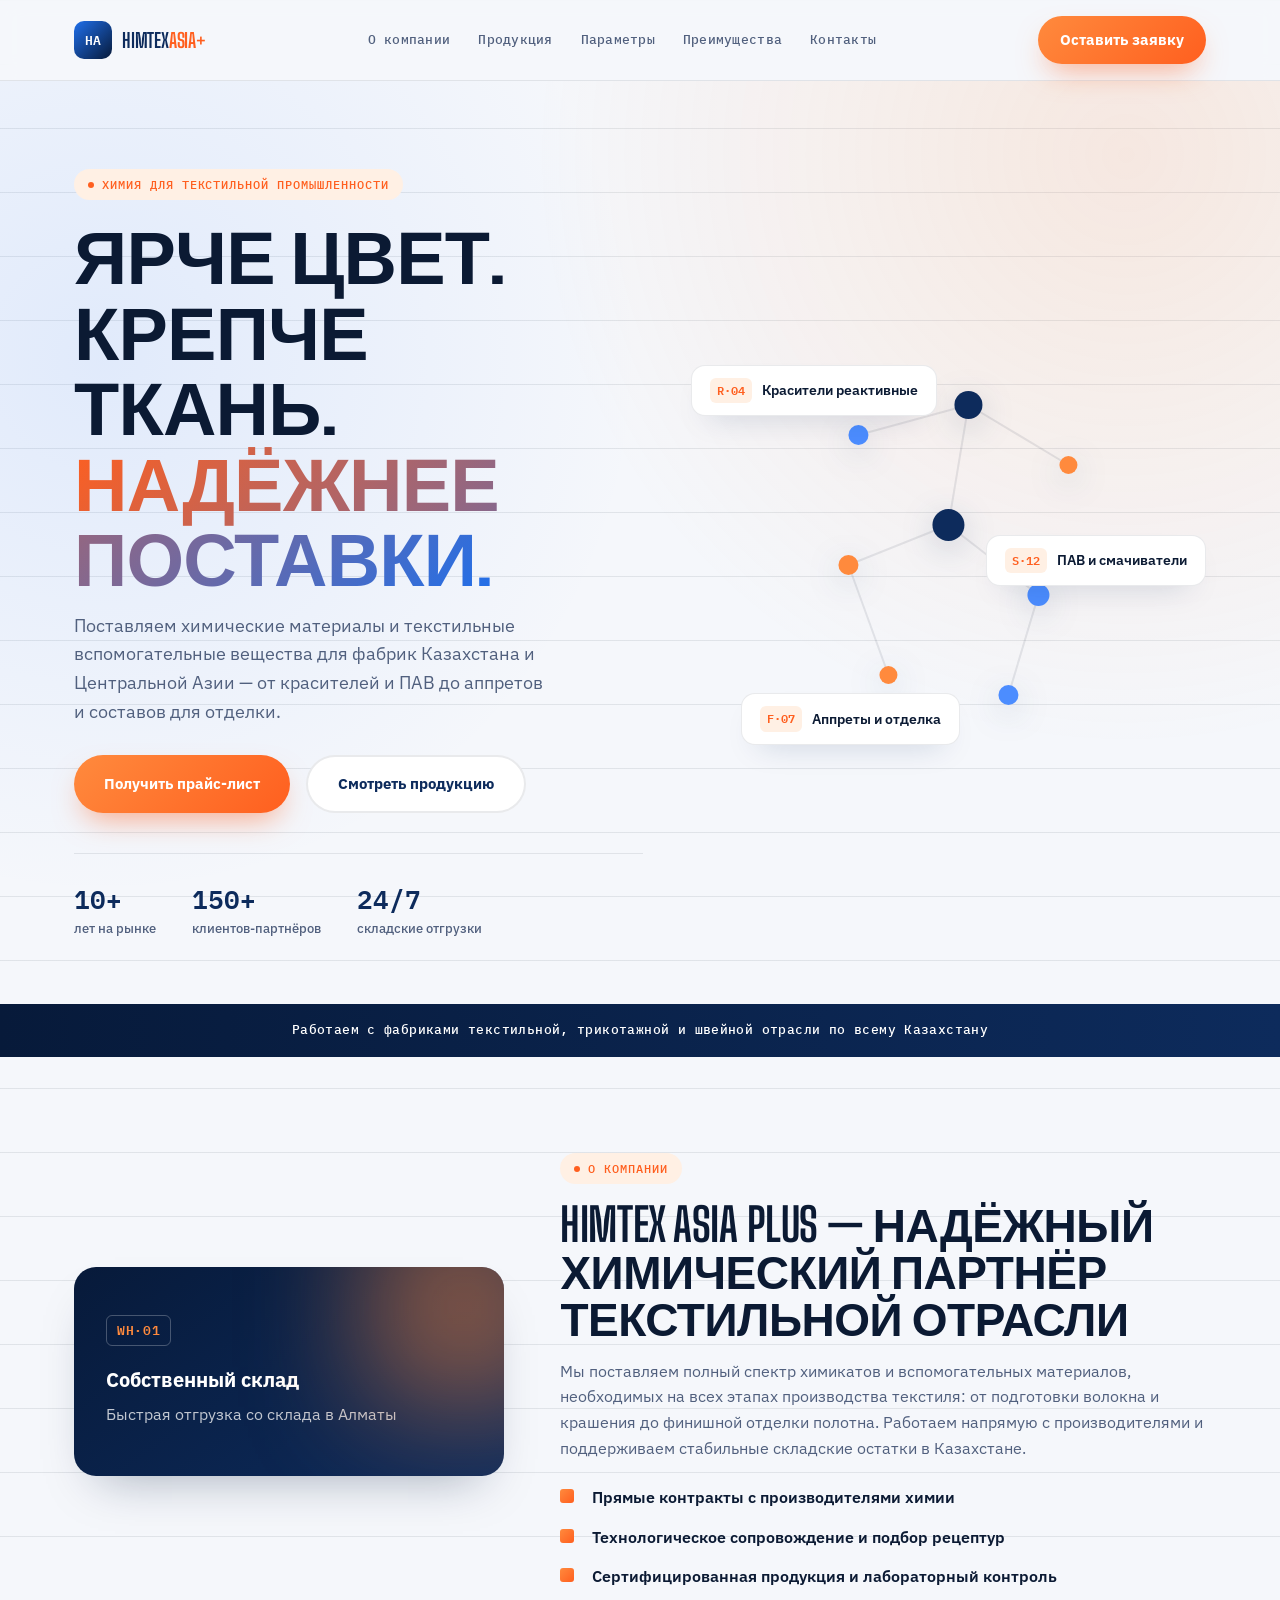
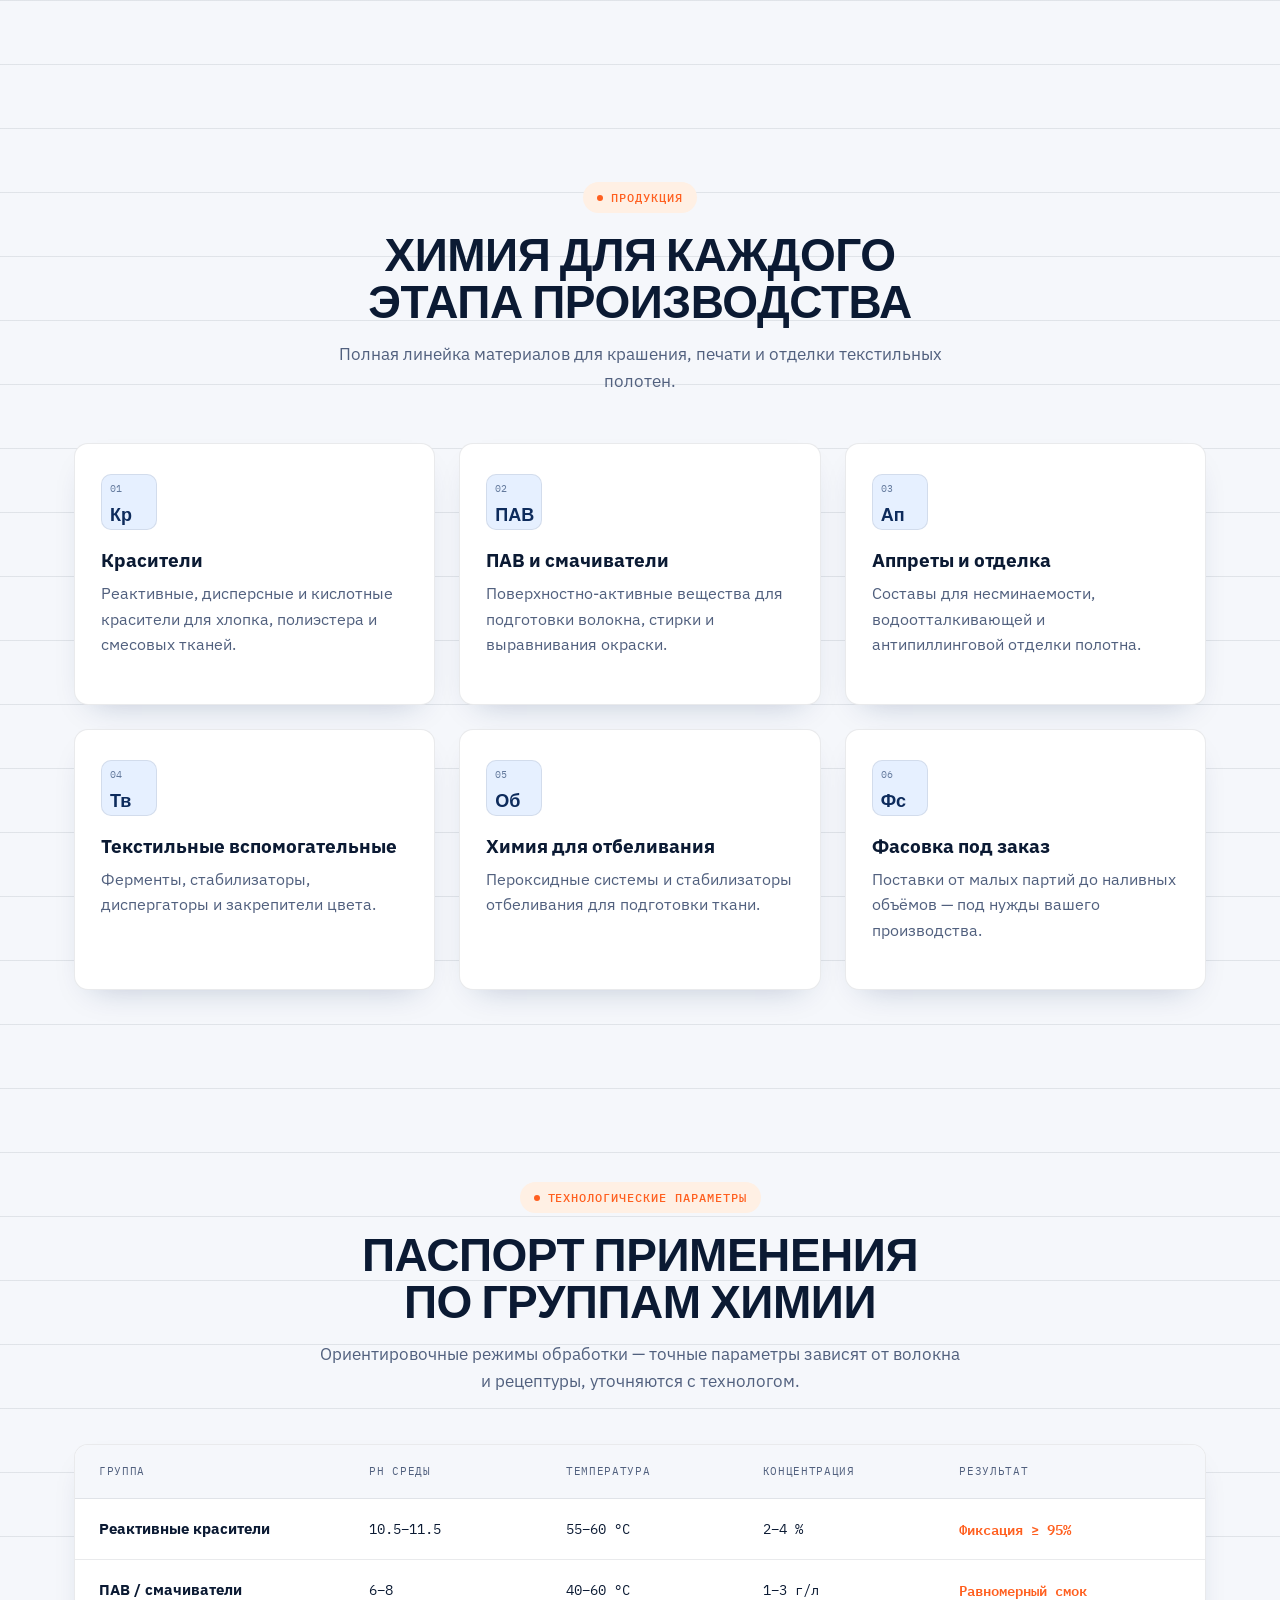
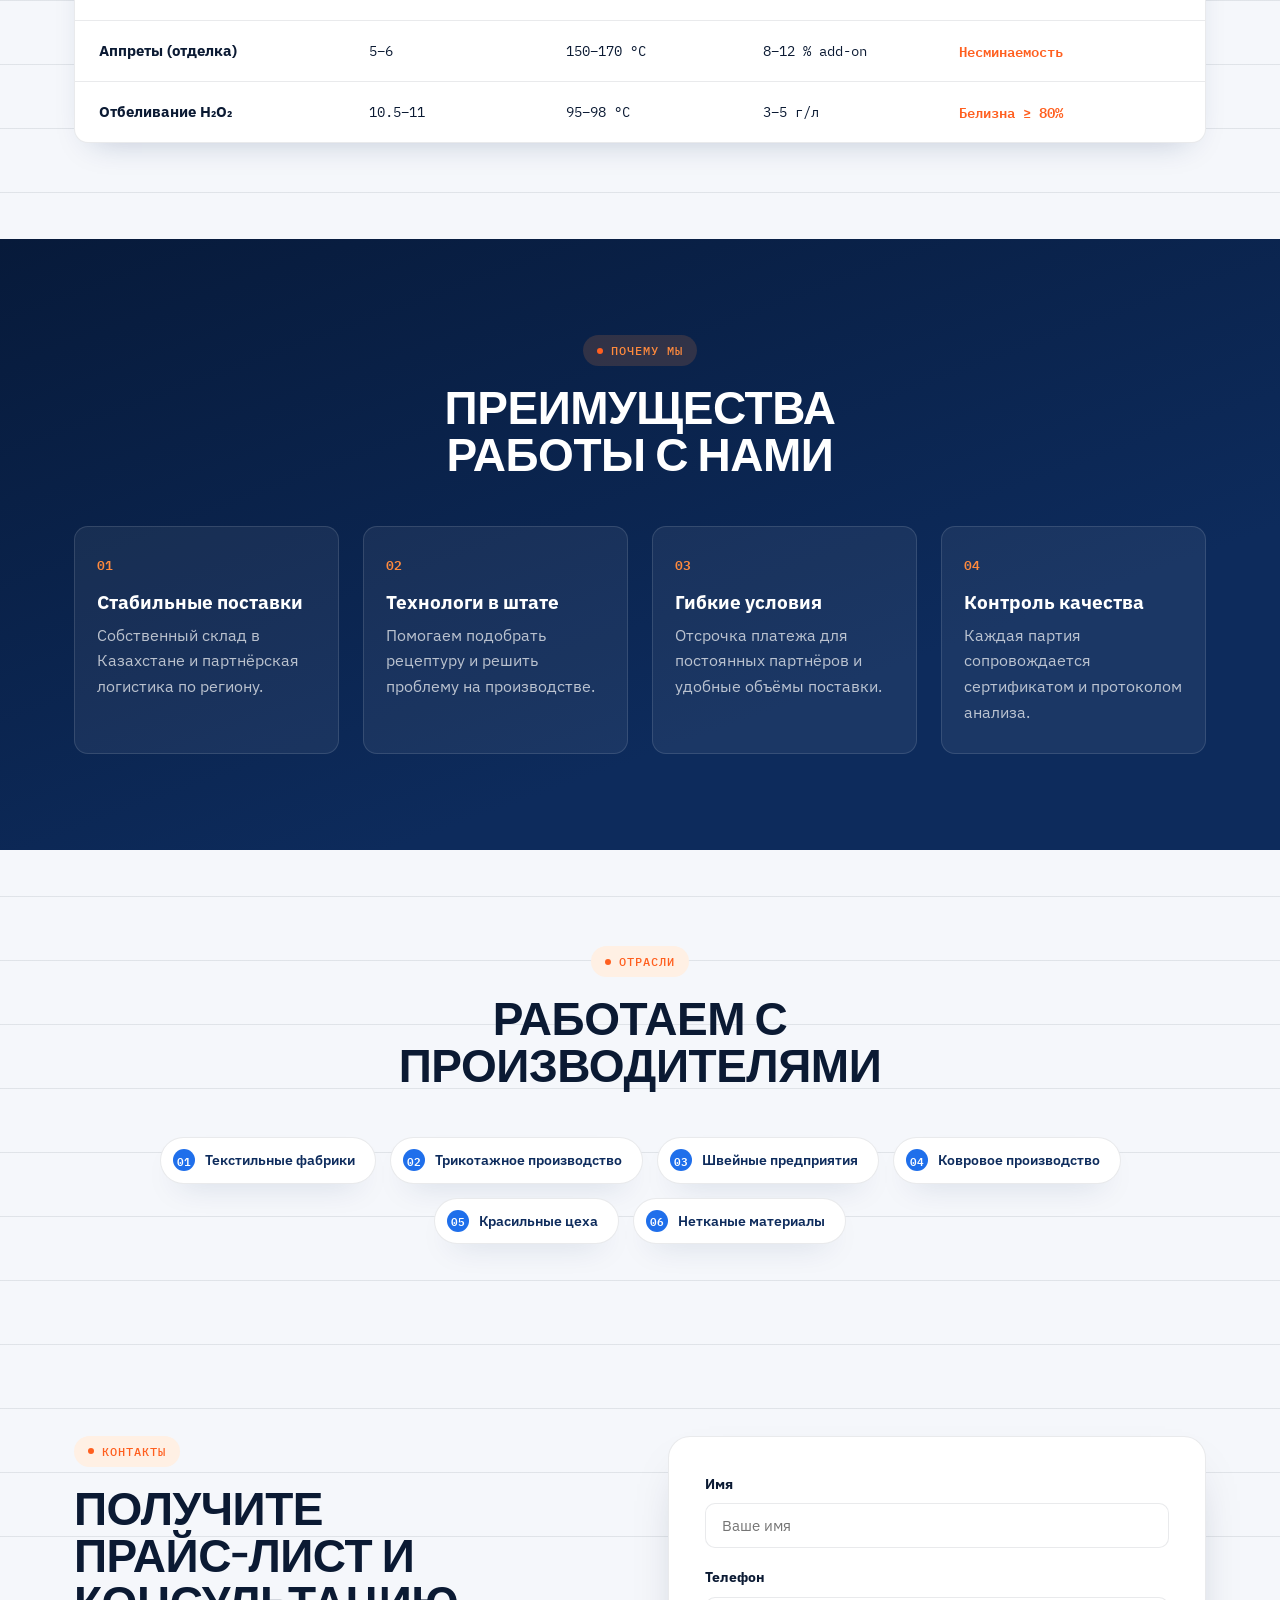
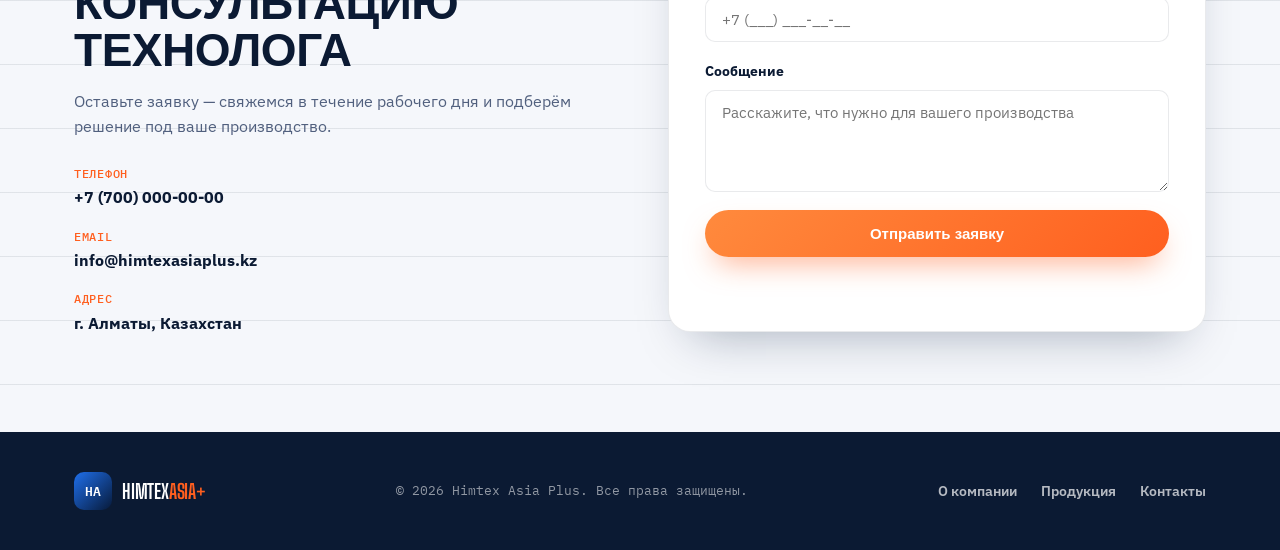
==== commit 203581f2: "Rename company to Himtex Asia Plus Co-Authored-By: Claude Sonnet 5 <noreply@anthropic.com> Claude-Se" ====
--- a/index.html
+++ b/index.html
@@ -3,8 +3,8 @@
 <head>
 <meta charset="UTF-8">
 <meta name="viewport" content="width=device-width, initial-scale=1.0">
-<title>ХимТекс Азия Плюс — химия и вспомогательные вещества для текстильной промышленности</title>
-<meta name="description" content="ХимТекс Азия Плюс — поставки химических материалов и текстильных вспомогательных веществ для промышленности в Казахстане и странах Центральной Азии.">
+<title>Himtex Asia Plus — химия и вспомогательные вещества для текстильной промышленности</title>
+<meta name="description" content="Himtex Asia Plus — поставки химических материалов и текстильных вспомогательных веществ для промышленности в Казахстане и странах Центральной Азии.">
 <link rel="stylesheet" href="assets/styles.css">
 <link rel="preconnect" href="https://fonts.googleapis.com">
 <link rel="preconnect" href="https://fonts.gstatic.com" crossorigin>
@@ -16,8 +16,8 @@
 <header class="site-header">
   <div class="container header-inner">
     <a href="#top" class="logo">
-      <span class="logo-mark">ХТ</span>
-      <span class="logo-text">ХимТекс<em>Азия+</em></span>
+      <span class="logo-mark">HA</span>
+      <span class="logo-text">Himtex<em>Asia+</em></span>
     </a>
     <nav class="main-nav" id="mainNav">
       <a href="#about">О компании</a>
@@ -101,7 +101,7 @@
       </div>
       <div class="about-copy">
         <span class="eyebrow">О компании</span>
-        <h2>ХимТекс Азия Плюс — надёжный химический партнёр текстильной отрасли</h2>
+        <h2>Himtex Asia Plus — надёжный химический партнёр текстильной отрасли</h2>
         <p>Мы поставляем полный спектр химикатов и вспомогательных материалов, необходимых на всех этапах производства текстиля: от подготовки волокна и крашения до финишной отделки полотна. Работаем напрямую с производителями и поддерживаем стабильные складские остатки в Казахстане.</p>
         <ul class="check-list">
           <li>Прямые контракты с производителями химии</li>
@@ -282,10 +282,10 @@
 <footer class="site-footer">
   <div class="container footer-inner">
     <a href="#top" class="logo">
-      <span class="logo-mark">ХТ</span>
-      <span class="logo-text">ХимТекс<em>Азия+</em></span>
+      <span class="logo-mark">HA</span>
+      <span class="logo-text">Himtex<em>Asia+</em></span>
     </a>
-    <p>© 2026 ХимТекс Азия Плюс. Все права защищены.</p>
+    <p>© 2026 Himtex Asia Plus. Все права защищены.</p>
     <div class="footer-links">
       <a href="#about">О компании</a>
       <a href="#products">Продукция</a>
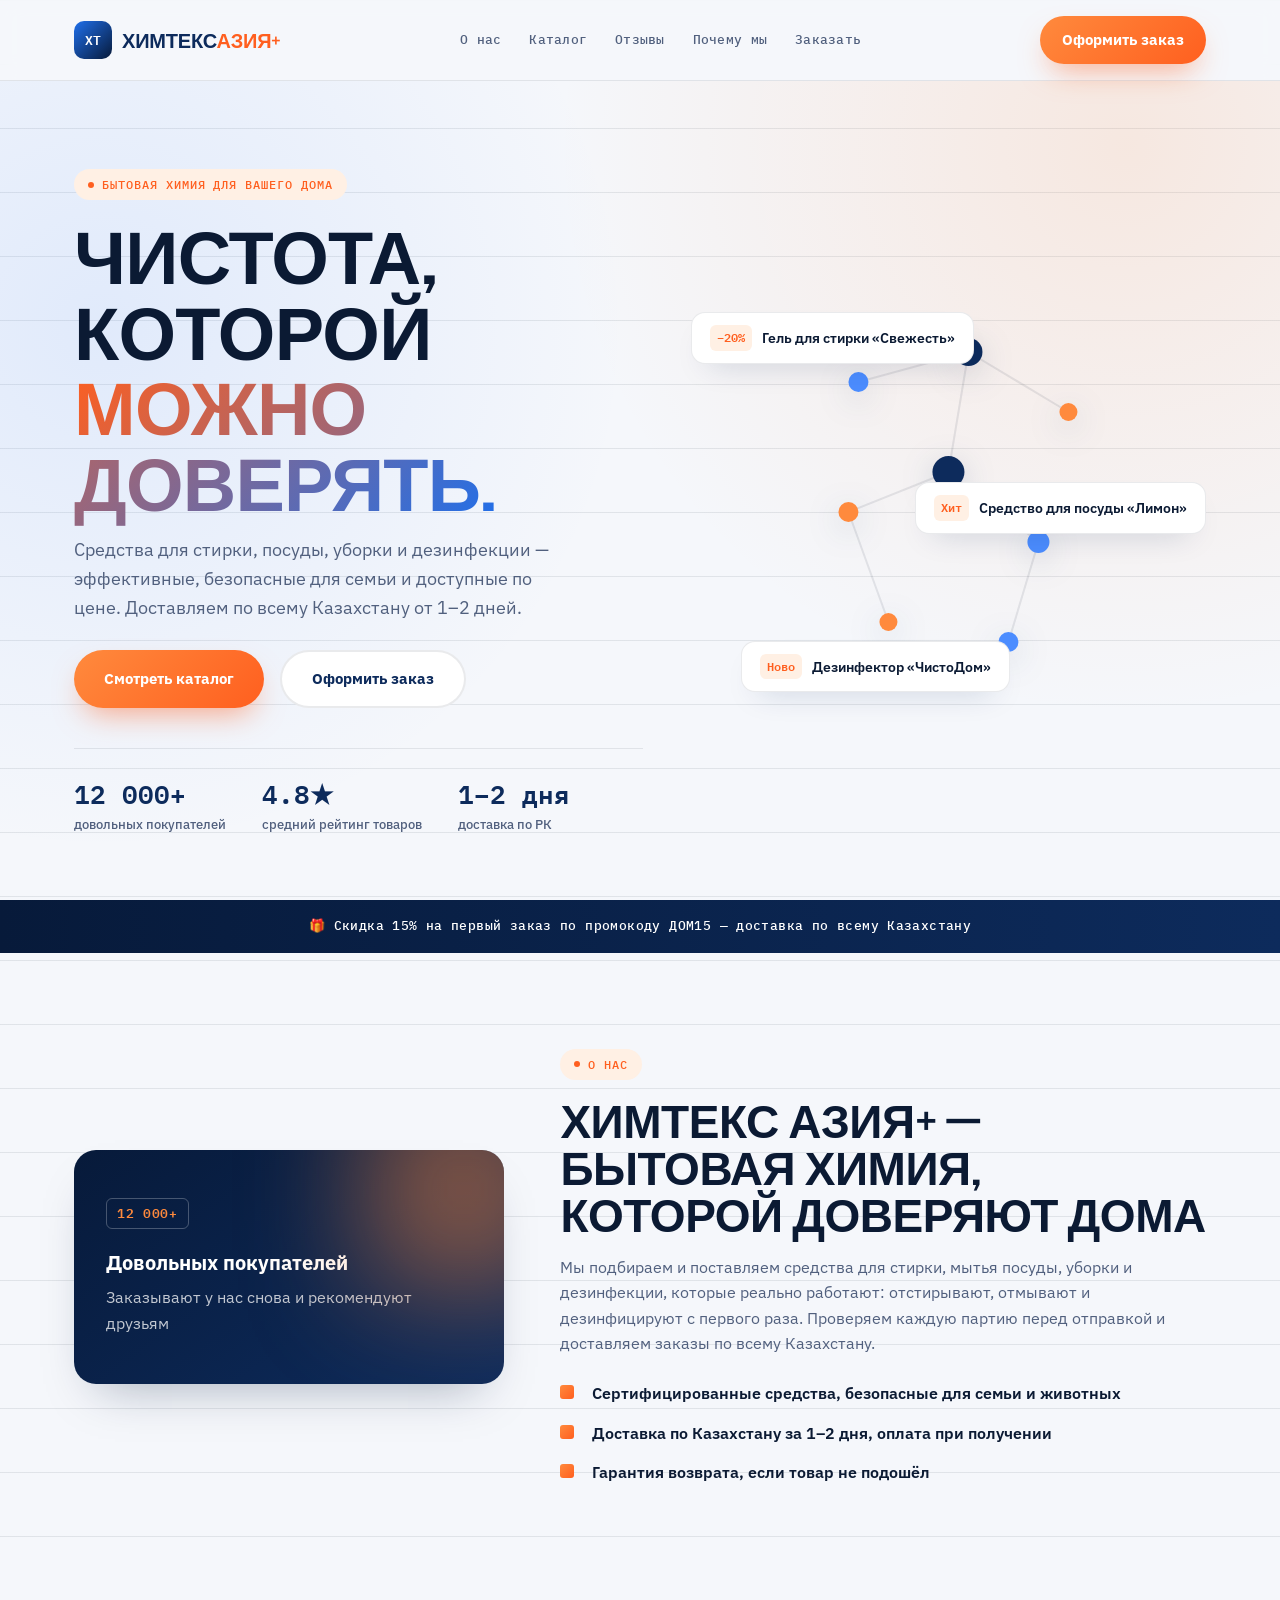
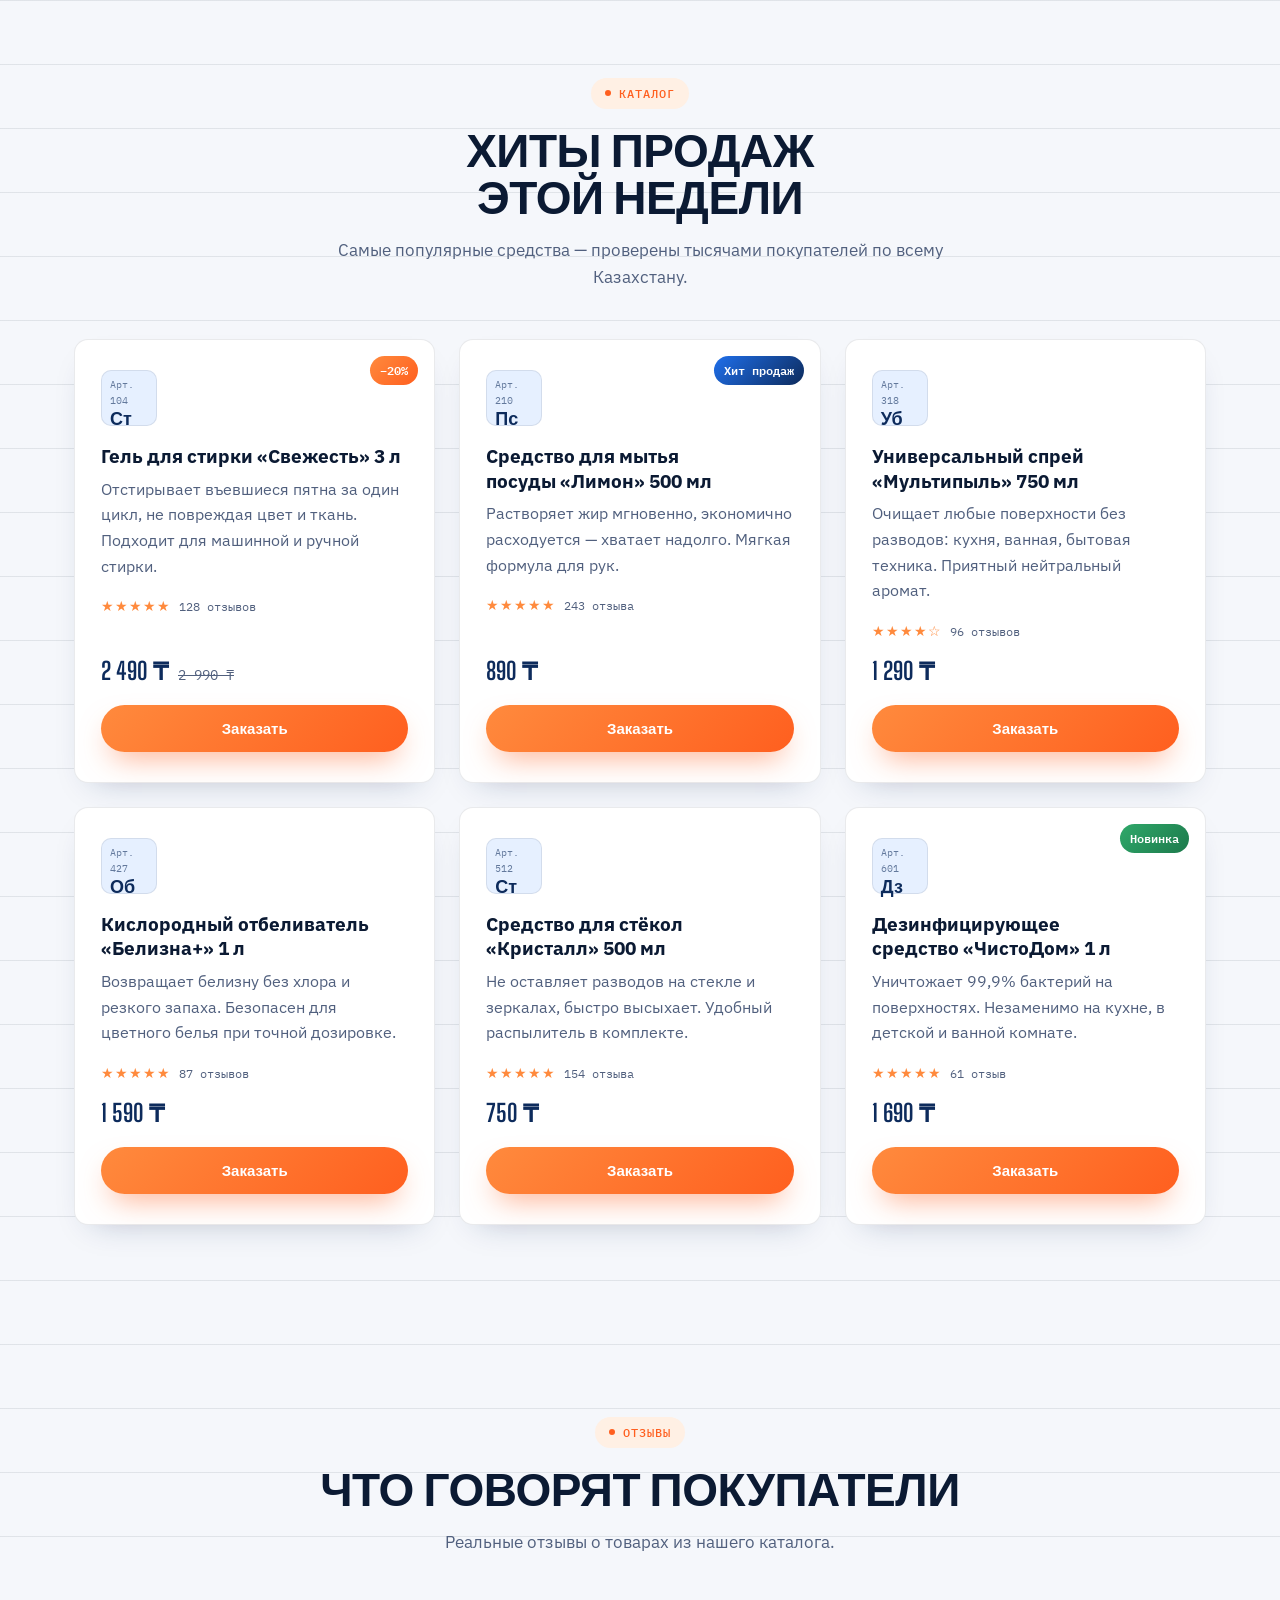
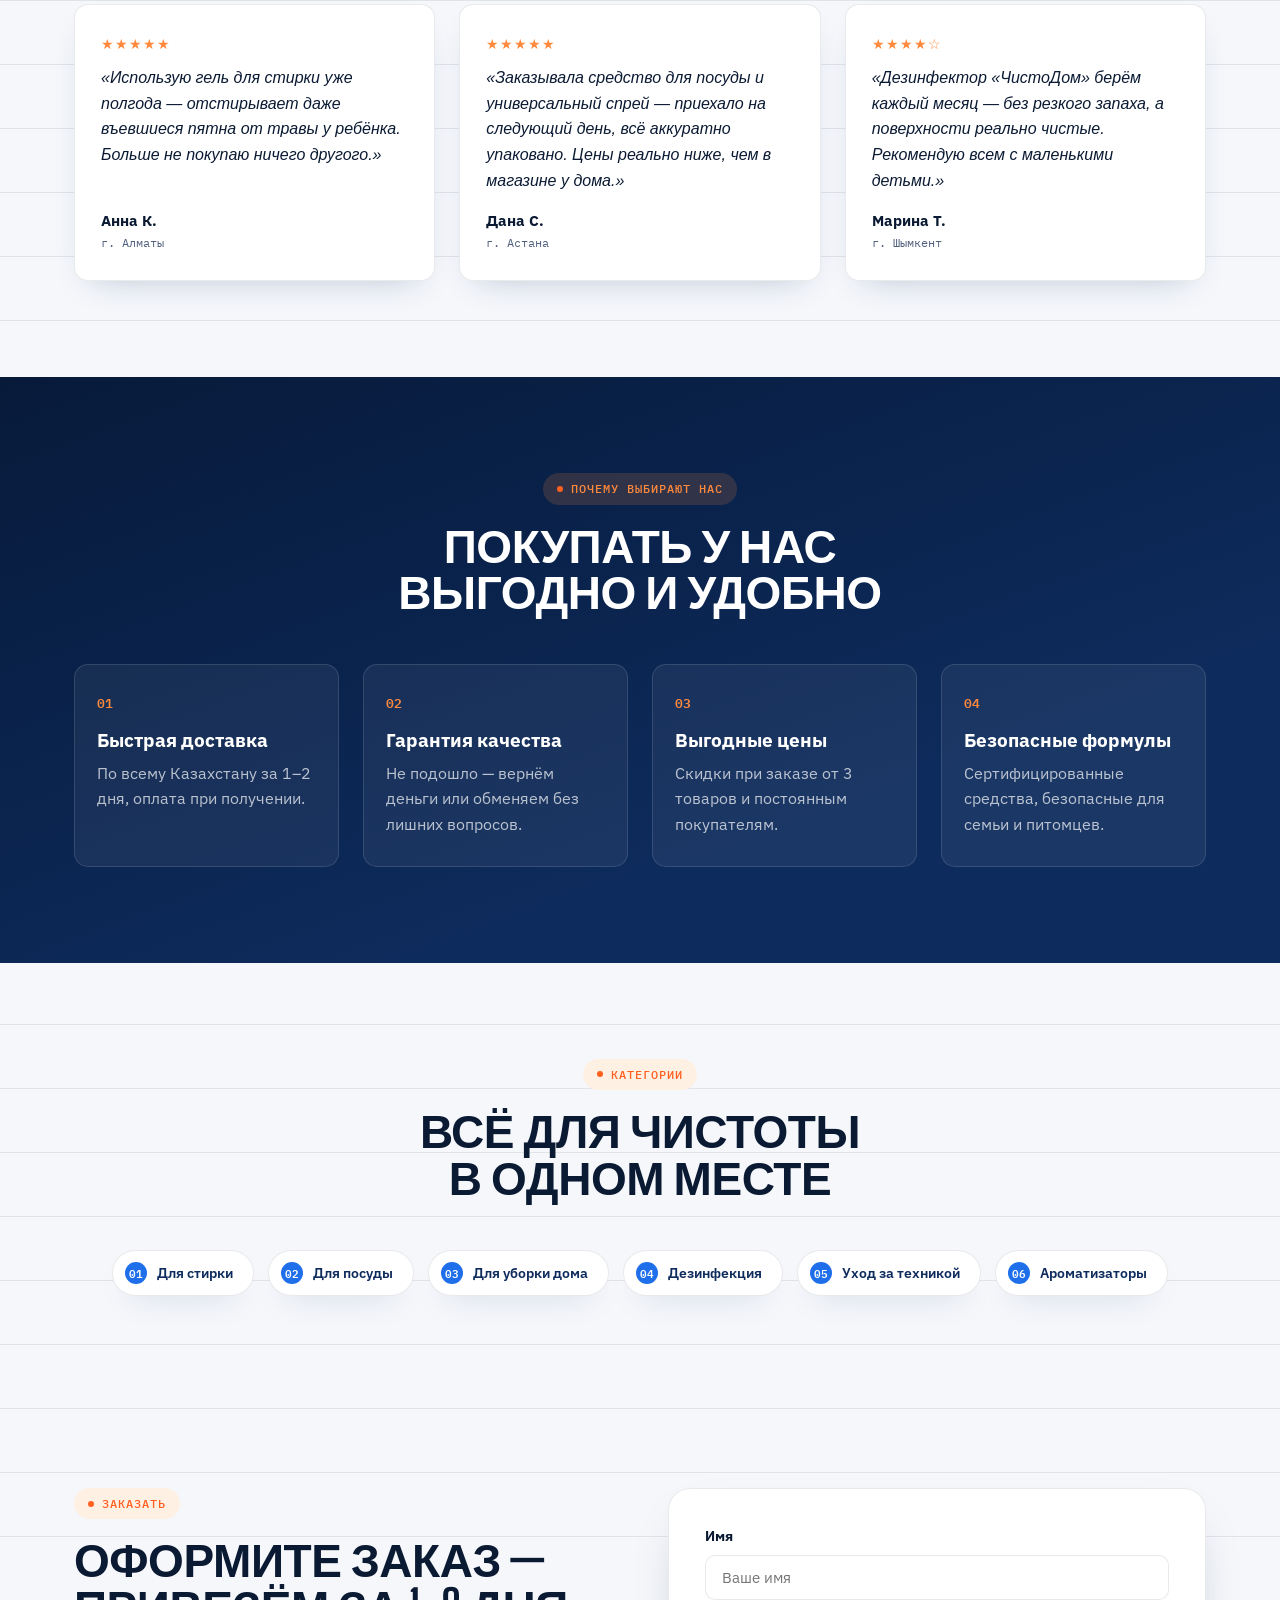
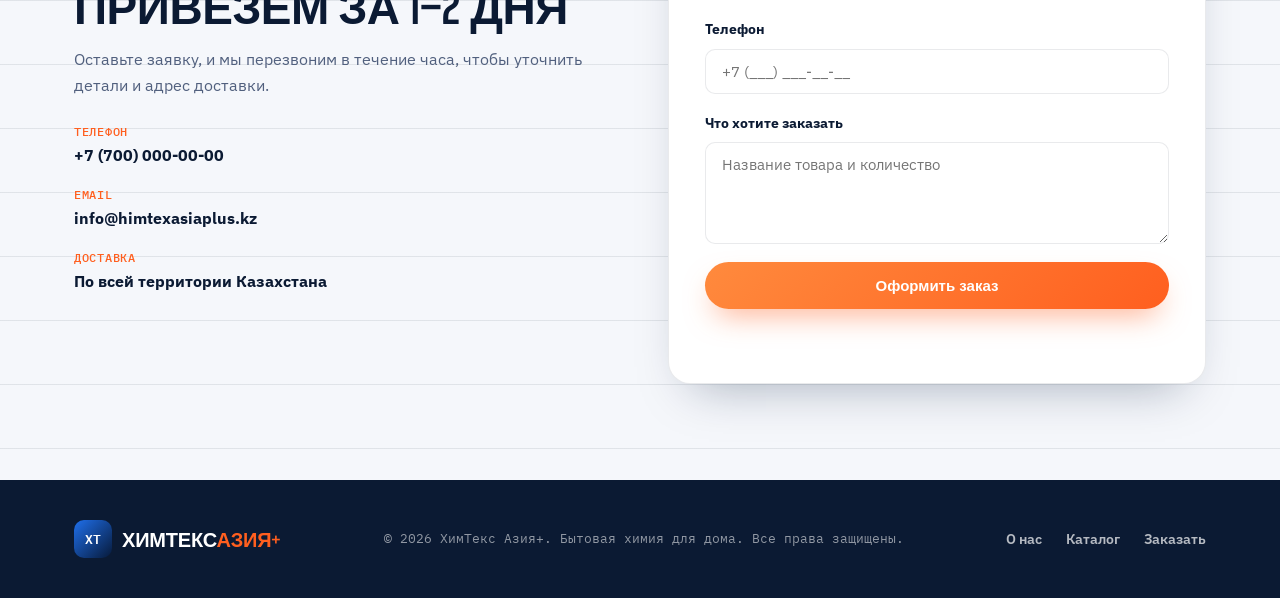
==== commit f4c52be3: "Pivot site to a household-chemicals storefront with sales copy Replace the B2B textile-industry chem" ====
--- a/index.html
+++ b/index.html
@@ -3,8 +3,8 @@
 <head>
 <meta charset="UTF-8">
 <meta name="viewport" content="width=device-width, initial-scale=1.0">
-<title>Himtex Asia Plus — химия и вспомогательные вещества для текстильной промышленности</title>
-<meta name="description" content="Himtex Asia Plus — поставки химических материалов и текстильных вспомогательных веществ для промышленности в Казахстане и странах Центральной Азии.">
+<title>ХимТекс Азия+ — бытовая химия для дома с доставкой по Казахстану</title>
+<meta name="description" content="ХимТекс Азия+ — качественная бытовая химия и товары для дома: стирка, посуда, уборка, дезинфекция. Доставка по Казахстану, выгодные цены, скидка 15% на первый заказ.">
 <link rel="stylesheet" href="assets/styles.css">
 <link rel="preconnect" href="https://fonts.googleapis.com">
 <link rel="preconnect" href="https://fonts.gstatic.com" crossorigin>
@@ -16,17 +16,17 @@
 <header class="site-header">
   <div class="container header-inner">
     <a href="#top" class="logo">
-      <span class="logo-mark">HA</span>
-      <span class="logo-text">Himtex<em>Asia+</em></span>
+      <span class="logo-mark">ХТ</span>
+      <span class="logo-text">ХимТекс<em>Азия+</em></span>
     </a>
     <nav class="main-nav" id="mainNav">
-      <a href="#about">О компании</a>
-      <a href="#products">Продукция</a>
-      <a href="#specs">Параметры</a>
-      <a href="#advantages">Преимущества</a>
-      <a href="#contact">Контакты</a>
+      <a href="#about">О нас</a>
+      <a href="#catalog">Каталог</a>
+      <a href="#reviews">Отзывы</a>
+      <a href="#advantages">Почему мы</a>
+      <a href="#contact">Заказать</a>
     </nav>
-    <a href="#contact" class="btn btn-accent header-cta">Оставить заявку</a>
+    <a href="#contact" class="btn btn-accent header-cta">Оформить заказ</a>
     <button class="nav-toggle" id="navToggle" aria-label="Меню">
       <span></span><span></span><span></span>
     </button>
@@ -36,20 +36,19 @@
 <main id="top">
 
   <section class="hero">
-    <div class="hero-decor" aria-hidden="true"></div>
     <div class="container hero-inner">
       <div class="hero-copy">
-        <span class="eyebrow">Химия для текстильной промышленности</span>
-        <h1>Ярче цвет. <br>Крепче ткань. <br><span class="accent-text">Надёжнее поставки.</span></h1>
-        <p class="hero-lead">Поставляем химические материалы и текстильные вспомогательные вещества для фабрик Казахстана и Центральной Азии — от красителей и ПАВ до аппретов и составов для отделки.</p>
+        <span class="eyebrow">Бытовая химия для вашего дома</span>
+        <h1>Чистота, <br>которой <br><span class="accent-text">можно доверять.</span></h1>
+        <p class="hero-lead">Средства для стирки, посуды, уборки и дезинфекции — эффективные, безопасные для семьи и доступные по цене. Доставляем по всему Казахстану от 1–2 дней.</p>
         <div class="hero-actions">
-          <a href="#contact" class="btn btn-accent">Получить прайс-лист</a>
-          <a href="#products" class="btn btn-ghost">Смотреть продукцию</a>
+          <a href="#catalog" class="btn btn-accent">Смотреть каталог</a>
+          <a href="#contact" class="btn btn-ghost">Оформить заказ</a>
         </div>
         <div class="hero-stats">
-          <div class="stat"><span class="stat-num">10+</span><span class="stat-label">лет на рынке</span></div>
-          <div class="stat"><span class="stat-num">150+</span><span class="stat-label">клиентов-партнёров</span></div>
-          <div class="stat"><span class="stat-num">24/7</span><span class="stat-label">складские отгрузки</span></div>
+          <div class="stat"><span class="stat-num">12 000+</span><span class="stat-label">довольных покупателей</span></div>
+          <div class="stat"><span class="stat-num">4.8★</span><span class="stat-label">средний рейтинг товаров</span></div>
+          <div class="stat"><span class="stat-num">1–2 дня</span><span class="stat-label">доставка по РК</span></div>
         </div>
       </div>
       <div class="hero-visual" aria-hidden="true">
@@ -70,22 +69,16 @@
           <circle cx="150" cy="330" r="9" class="atom atom-orange"/>
           <circle cx="270" cy="350" r="10" class="atom atom-blue"/>
         </svg>
-        <div class="hero-card hero-card-1">
-          <span class="spec-code">R·04</span> Красители реактивные
-        </div>
-        <div class="hero-card hero-card-2">
-          <span class="spec-code">S·12</span> ПАВ и смачиватели
-        </div>
-        <div class="hero-card hero-card-3">
-          <span class="spec-code">F·07</span> Аппреты и отделка
-        </div>
+        <div class="hero-card hero-card-1"><span class="spec-code">−20%</span> Гель для стирки «Свежесть»</div>
+        <div class="hero-card hero-card-2"><span class="spec-code">Хит</span> Средство для посуды «Лимон»</div>
+        <div class="hero-card hero-card-3"><span class="spec-code">Ново</span> Дезинфектор «ЧистоДом»</div>
       </div>
     </div>
   </section>
 
   <section class="strip">
     <div class="container strip-inner">
-      <p>Работаем с фабриками текстильной, трикотажной и швейной отрасли по всему Казахстану</p>
+      <p>🎁 Скидка 15% на первый заказ по промокоду ДОМ15 — доставка по всему Казахстану</p>
     </div>
   </section>
 
@@ -94,108 +87,109 @@
       <div class="about-media" aria-hidden="true">
         <div class="about-card">
           <div class="about-card-glow"></div>
-          <span class="about-card-code">WH·01</span>
-          <strong>Собственный склад</strong>
-          <p>Быстрая отгрузка со склада в Алматы</p>
+          <span class="about-card-code">12 000+</span>
+          <strong>Довольных покупателей</strong>
+          <p>Заказывают у нас снова и рекомендуют друзьям</p>
         </div>
       </div>
       <div class="about-copy">
-        <span class="eyebrow">О компании</span>
-        <h2>Himtex Asia Plus — надёжный химический партнёр текстильной отрасли</h2>
-        <p>Мы поставляем полный спектр химикатов и вспомогательных материалов, необходимых на всех этапах производства текстиля: от подготовки волокна и крашения до финишной отделки полотна. Работаем напрямую с производителями и поддерживаем стабильные складские остатки в Казахстане.</p>
+        <span class="eyebrow">О нас</span>
+        <h2>ХимТекс Азия+ — бытовая химия, которой доверяют дома</h2>
+        <p>Мы подбираем и поставляем средства для стирки, мытья посуды, уборки и дезинфекции, которые реально работают: отстирывают, отмывают и дезинфицируют с первого раза. Проверяем каждую партию перед отправкой и доставляем заказы по всему Казахстану.</p>
         <ul class="check-list">
-          <li>Прямые контракты с производителями химии</li>
-          <li>Технологическое сопровождение и подбор рецептур</li>
-          <li>Сертифицированная продукция и лабораторный контроль</li>
+          <li>Сертифицированные средства, безопасные для семьи и животных</li>
+          <li>Доставка по Казахстану за 1–2 дня, оплата при получении</li>
+          <li>Гарантия возврата, если товар не подошёл</li>
         </ul>
       </div>
     </div>
   </section>
 
-  <section id="products" class="section products">
+  <section id="catalog" class="section products">
     <div class="container">
       <div class="section-head">
-        <span class="eyebrow">Продукция</span>
-        <h2>Химия для каждого этапа производства</h2>
-        <p class="section-lead">Полная линейка материалов для крашения, печати и отделки текстильных полотен.</p>
+        <span class="eyebrow">Каталог</span>
+        <h2>Хиты продаж этой недели</h2>
+        <p class="section-lead">Самые популярные средства — проверены тысячами покупателей по всему Казахстану.</p>
       </div>
       <div class="card-grid">
         <div class="product-card reveal">
-          <div class="element-tile"><span class="element-num">01</span><span class="element-sym">Кр</span></div>
-          <h3>Красители</h3>
-          <p>Реактивные, дисперсные и кислотные красители для хлопка, полиэстера и смесовых тканей.</p>
-        </div>
-        <div class="product-card reveal">
-          <div class="element-tile"><span class="element-num">02</span><span class="element-sym">ПАВ</span></div>
-          <h3>ПАВ и смачиватели</h3>
-          <p>Поверхностно-активные вещества для подготовки волокна, стирки и выравнивания окраски.</p>
-        </div>
-        <div class="product-card reveal">
-          <div class="element-tile"><span class="element-num">03</span><span class="element-sym">Ап</span></div>
-          <h3>Аппреты и отделка</h3>
-          <p>Составы для несминаемости, водоотталкивающей и антипиллинговой отделки полотна.</p>
-        </div>
-        <div class="product-card reveal">
-          <div class="element-tile"><span class="element-num">04</span><span class="element-sym">Тв</span></div>
-          <h3>Текстильные вспомогательные</h3>
-          <p>Ферменты, стабилизаторы, диспергаторы и закрепители цвета.</p>
-        </div>
-        <div class="product-card reveal">
-          <div class="element-tile"><span class="element-num">05</span><span class="element-sym">Об</span></div>
-          <h3>Химия для отбеливания</h3>
-          <p>Пероксидные системы и стабилизаторы отбеливания для подготовки ткани.</p>
-        </div>
-        <div class="product-card reveal">
-          <div class="element-tile"><span class="element-num">06</span><span class="element-sym">Фс</span></div>
-          <h3>Фасовка под заказ</h3>
-          <p>Поставки от малых партий до наливных объёмов — под нужды вашего производства.</p>
-        </div>
-      </div>
-    </div>
-  </section>
-
-  <section id="specs" class="section specs">
+          <div class="product-badge">−20%</div>
+          <div class="element-tile"><span class="element-num">Арт. 104</span><span class="element-sym">Ст</span></div>
+          <h3>Гель для стирки «Свежесть» 3 л</h3>
+          <p>Отстирывает въевшиеся пятна за один цикл, не повреждая цвет и ткань. Подходит для машинной и ручной стирки.</p>
+          <div class="rating">★★★★★ <span class="rating-count">128 отзывов</span></div>
+          <div class="price-row"><span class="price">2 490 ₸</span><span class="price-old">2 990 ₸</span></div>
+          <button class="btn btn-accent btn-block cta-order" data-product="Гель для стирки «Свежесть» 3 л — 2 490 ₸">Заказать</button>
+        </div>
+        <div class="product-card reveal">
+          <div class="product-badge product-badge-hit">Хит продаж</div>
+          <div class="element-tile"><span class="element-num">Арт. 210</span><span class="element-sym">Пс</span></div>
+          <h3>Средство для мытья посуды «Лимон» 500 мл</h3>
+          <p>Растворяет жир мгновенно, экономично расходуется — хватает надолго. Мягкая формула для рук.</p>
+          <div class="rating">★★★★★ <span class="rating-count">243 отзыва</span></div>
+          <div class="price-row"><span class="price">890 ₸</span></div>
+          <button class="btn btn-accent btn-block cta-order" data-product="Средство для мытья посуды «Лимон» 500 мл — 890 ₸">Заказать</button>
+        </div>
+        <div class="product-card reveal">
+          <div class="element-tile"><span class="element-num">Арт. 318</span><span class="element-sym">Уб</span></div>
+          <h3>Универсальный спрей «Мультипыль» 750 мл</h3>
+          <p>Очищает любые поверхности без разводов: кухня, ванная, бытовая техника. Приятный нейтральный аромат.</p>
+          <div class="rating">★★★★☆ <span class="rating-count">96 отзывов</span></div>
+          <div class="price-row"><span class="price">1 290 ₸</span></div>
+          <button class="btn btn-accent btn-block cta-order" data-product="Универсальный спрей «Мультипыль» 750 мл — 1 290 ₸">Заказать</button>
+        </div>
+        <div class="product-card reveal">
+          <div class="element-tile"><span class="element-num">Арт. 427</span><span class="element-sym">Об</span></div>
+          <h3>Кислородный отбеливатель «Белизна+» 1 л</h3>
+          <p>Возвращает белизну без хлора и резкого запаха. Безопасен для цветного белья при точной дозировке.</p>
+          <div class="rating">★★★★★ <span class="rating-count">87 отзывов</span></div>
+          <div class="price-row"><span class="price">1 590 ₸</span></div>
+          <button class="btn btn-accent btn-block cta-order" data-product="Кислородный отбеливатель «Белизна+» 1 л — 1 590 ₸">Заказать</button>
+        </div>
+        <div class="product-card reveal">
+          <div class="element-tile"><span class="element-num">Арт. 512</span><span class="element-sym">Ст</span></div>
+          <h3>Средство для стёкол «Кристалл» 500 мл</h3>
+          <p>Не оставляет разводов на стекле и зеркалах, быстро высыхает. Удобный распылитель в комплекте.</p>
+          <div class="rating">★★★★★ <span class="rating-count">154 отзыва</span></div>
+          <div class="price-row"><span class="price">750 ₸</span></div>
+          <button class="btn btn-accent btn-block cta-order" data-product="Средство для стёкол «Кристалл» 500 мл — 750 ₸">Заказать</button>
+        </div>
+        <div class="product-card reveal">
+          <div class="product-badge product-badge-new">Новинка</div>
+          <div class="element-tile"><span class="element-num">Арт. 601</span><span class="element-sym">Дз</span></div>
+          <h3>Дезинфицирующее средство «ЧистоДом» 1 л</h3>
+          <p>Уничтожает 99,9% бактерий на поверхностях. Незаменимо на кухне, в детской и ванной комнате.</p>
+          <div class="rating">★★★★★ <span class="rating-count">61 отзыв</span></div>
+          <div class="price-row"><span class="price">1 690 ₸</span></div>
+          <button class="btn btn-accent btn-block cta-order" data-product="Дезинфицирующее средство «ЧистоДом» 1 л — 1 690 ₸">Заказать</button>
+        </div>
+      </div>
+    </div>
+  </section>
+
+  <section id="reviews" class="section reviews">
     <div class="container">
       <div class="section-head">
-        <span class="eyebrow">Технологические параметры</span>
-        <h2>Паспорт применения по группам химии</h2>
-        <p class="section-lead">Ориентировочные режимы обработки — точные параметры зависят от волокна и рецептуры, уточняются с технологом.</p>
-      </div>
-      <div class="specs-table" role="table">
-        <div class="specs-row specs-head" role="row">
-          <span role="columnheader">Группа</span>
-          <span role="columnheader">pH среды</span>
-          <span role="columnheader">Температура</span>
-          <span role="columnheader">Концентрация</span>
-          <span role="columnheader">Результат</span>
-        </div>
-        <div class="specs-row" role="row">
-          <span data-label="Группа">Реактивные красители</span>
-          <span data-label="pH">10.5–11.5</span>
-          <span data-label="Температура">55–60&nbsp;°C</span>
-          <span data-label="Концентрация">2–4&nbsp;%</span>
-          <span data-label="Результат">Фиксация ≥ 95%</span>
-        </div>
-        <div class="specs-row" role="row">
-          <span data-label="Группа">ПАВ / смачиватели</span>
-          <span data-label="pH">6–8</span>
-          <span data-label="Температура">40–60&nbsp;°C</span>
-          <span data-label="Концентрация">1–3&nbsp;г/л</span>
-          <span data-label="Результат">Равномерный смок</span>
-        </div>
-        <div class="specs-row" role="row">
-          <span data-label="Группа">Аппреты (отделка)</span>
-          <span data-label="pH">5–6</span>
-          <span data-label="Температура">150–170&nbsp;°C</span>
-          <span data-label="Концентрация">8–12&nbsp;% add-on</span>
-          <span data-label="Результат">Несминаемость</span>
-        </div>
-        <div class="specs-row" role="row">
-          <span data-label="Группа">Отбеливание H₂O₂</span>
-          <span data-label="pH">10.5–11</span>
-          <span data-label="Температура">95–98&nbsp;°C</span>
-          <span data-label="Концентрация">3–5&nbsp;г/л</span>
-          <span data-label="Результат">Белизна ≥ 80%</span>
+        <span class="eyebrow">Отзывы</span>
+        <h2>Что говорят покупатели</h2>
+        <p class="section-lead">Реальные отзывы о товарах из нашего каталога.</p>
+      </div>
+      <div class="card-grid reviews-grid">
+        <div class="review-card reveal">
+          <div class="rating">★★★★★</div>
+          <p>«Использую гель для стирки уже полгода — отстирывает даже въевшиеся пятна от травы у ребёнка. Больше не покупаю ничего другого.»</p>
+          <strong>Анна К.</strong><span>г. Алматы</span>
+        </div>
+        <div class="review-card reveal">
+          <div class="rating">★★★★★</div>
+          <p>«Заказывала средство для посуды и универсальный спрей — приехало на следующий день, всё аккуратно упаковано. Цены реально ниже, чем в магазине у дома.»</p>
+          <strong>Дана С.</strong><span>г. Астана</span>
+        </div>
+        <div class="review-card reveal">
+          <div class="rating">★★★★☆</div>
+          <p>«Дезинфектор «ЧистоДом» берём каждый месяц — без резкого запаха, а поверхности реально чистые. Рекомендую всем с маленькими детьми.»</p>
+          <strong>Марина Т.</strong><span>г. Шымкент</span>
         </div>
       </div>
     </div>
@@ -204,47 +198,47 @@
   <section id="advantages" class="section advantages">
     <div class="container">
       <div class="section-head light">
-        <span class="eyebrow eyebrow-light">Почему мы</span>
-        <h2>Преимущества работы с нами</h2>
+        <span class="eyebrow eyebrow-light">Почему выбирают нас</span>
+        <h2>Покупать у нас выгодно и удобно</h2>
       </div>
       <div class="advantage-grid">
         <div class="advantage-item reveal">
           <span class="advantage-num">01</span>
-          <h3>Стабильные поставки</h3>
-          <p>Собственный склад в Казахстане и партнёрская логистика по региону.</p>
+          <h3>Быстрая доставка</h3>
+          <p>По всему Казахстану за 1–2 дня, оплата при получении.</p>
         </div>
         <div class="advantage-item reveal">
           <span class="advantage-num">02</span>
-          <h3>Технологи в штате</h3>
-          <p>Помогаем подобрать рецептуру и решить проблему на производстве.</p>
+          <h3>Гарантия качества</h3>
+          <p>Не подошло — вернём деньги или обменяем без лишних вопросов.</p>
         </div>
         <div class="advantage-item reveal">
           <span class="advantage-num">03</span>
-          <h3>Гибкие условия</h3>
-          <p>Отсрочка платежа для постоянных партнёров и удобные объёмы поставки.</p>
+          <h3>Выгодные цены</h3>
+          <p>Скидки при заказе от 3 товаров и постоянным покупателям.</p>
         </div>
         <div class="advantage-item reveal">
           <span class="advantage-num">04</span>
-          <h3>Контроль качества</h3>
-          <p>Каждая партия сопровождается сертификатом и протоколом анализа.</p>
-        </div>
-      </div>
-    </div>
-  </section>
-
-  <section id="industries" class="section industries">
+          <h3>Безопасные формулы</h3>
+          <p>Сертифицированные средства, безопасные для семьи и питомцев.</p>
+        </div>
+      </div>
+    </div>
+  </section>
+
+  <section id="categories" class="section industries">
     <div class="container">
       <div class="section-head">
-        <span class="eyebrow">Отрасли</span>
-        <h2>Работаем с производителями</h2>
+        <span class="eyebrow">Категории</span>
+        <h2>Всё для чистоты в одном месте</h2>
       </div>
       <div class="industry-row">
-        <span class="industry-pill"><em>01</em>Текстильные фабрики</span>
-        <span class="industry-pill"><em>02</em>Трикотажное производство</span>
-        <span class="industry-pill"><em>03</em>Швейные предприятия</span>
-        <span class="industry-pill"><em>04</em>Ковровое производство</span>
-        <span class="industry-pill"><em>05</em>Красильные цеха</span>
-        <span class="industry-pill"><em>06</em>Нетканые материалы</span>
+        <a href="#catalog" class="industry-pill"><em>01</em>Для стирки</a>
+        <a href="#catalog" class="industry-pill"><em>02</em>Для посуды</a>
+        <a href="#catalog" class="industry-pill"><em>03</em>Для уборки дома</a>
+        <a href="#catalog" class="industry-pill"><em>04</em>Дезинфекция</a>
+        <a href="#catalog" class="industry-pill"><em>05</em>Уход за техникой</a>
+        <a href="#catalog" class="industry-pill"><em>06</em>Ароматизаторы</a>
       </div>
     </div>
   </section>
@@ -252,26 +246,26 @@
   <section id="contact" class="section contact">
     <div class="container contact-grid">
       <div class="contact-copy">
-        <span class="eyebrow">Контакты</span>
-        <h2>Получите прайс-лист и консультацию технолога</h2>
-        <p>Оставьте заявку — свяжемся в течение рабочего дня и подберём решение под ваше производство.</p>
+        <span class="eyebrow">Заказать</span>
+        <h2>Оформите заказ — привезём за 1–2 дня</h2>
+        <p>Оставьте заявку, и мы перезвоним в течение часа, чтобы уточнить детали и адрес доставки.</p>
         <div class="contact-info">
           <div><strong>Телефон</strong><span>+7 (700) 000-00-00</span></div>
           <div><strong>Email</strong><span>info@himtexasiaplus.kz</span></div>
-          <div><strong>Адрес</strong><span>г. Алматы, Казахстан</span></div>
+          <div><strong>Доставка</strong><span>По всей территории Казахстана</span></div>
         </div>
       </div>
       <form class="contact-form" id="contactForm">
-        <label>Имя
-          <input type="text" name="name" placeholder="Ваше имя" required>
+        <label for="f-name">Имя
+          <input id="f-name" type="text" name="name" placeholder="Ваше имя" required>
         </label>
-        <label>Телефон
-          <input type="tel" name="phone" placeholder="+7 (___) ___-__-__" required>
+        <label for="f-phone">Телефон
+          <input id="f-phone" type="tel" name="phone" placeholder="+7 (___) ___-__-__" required>
         </label>
-        <label>Сообщение
-          <textarea name="message" rows="4" placeholder="Расскажите, что нужно для вашего производства"></textarea>
+        <label for="f-message">Что хотите заказать
+          <textarea id="f-message" name="message" rows="4" placeholder="Название товара и количество"></textarea>
         </label>
-        <button type="submit" class="btn btn-accent btn-block">Отправить заявку</button>
+        <button type="submit" class="btn btn-accent btn-block">Оформить заказ</button>
         <p class="form-note" id="formNote"></p>
       </form>
     </div>
@@ -282,14 +276,14 @@
 <footer class="site-footer">
   <div class="container footer-inner">
     <a href="#top" class="logo">
-      <span class="logo-mark">HA</span>
-      <span class="logo-text">Himtex<em>Asia+</em></span>
+      <span class="logo-mark">ХТ</span>
+      <span class="logo-text">ХимТекс<em>Азия+</em></span>
     </a>
-    <p>© 2026 Himtex Asia Plus. Все права защищены.</p>
+    <p>© 2026 ХимТекс Азия+. Бытовая химия для дома. Все права защищены.</p>
     <div class="footer-links">
-      <a href="#about">О компании</a>
-      <a href="#products">Продукция</a>
-      <a href="#contact">Контакты</a>
+      <a href="#about">О нас</a>
+      <a href="#catalog">Каталог</a>
+      <a href="#contact">Заказать</a>
     </div>
   </div>
 </footer>
--- a/assets/styles.css
+++ b/assets/styles.css
@@ -472,12 +472,15 @@
 }
 
 .product-card {
+  position: relative;
   background: var(--white);
   border-radius: var(--radius-md);
   padding: 30px 26px;
   box-shadow: var(--shadow-card);
   transition: transform var(--transition), box-shadow var(--transition);
   border: 1px solid var(--line);
+  display: flex;
+  flex-direction: column;
 }
 
 .product-card:hover {
@@ -514,54 +517,81 @@
   line-height: 1;
 }
 
-/* Specs table */
-.specs-table {
-  display: flex;
-  flex-direction: column;
+/* Product badges, rating, price */
+.product-badge {
+  position: absolute;
+  top: 16px;
+  right: 16px;
+  background: linear-gradient(135deg, var(--orange-500), var(--orange-600));
+  color: var(--white);
+  font-family: var(--font-mono);
+  font-size: 12px;
+  font-weight: 600;
+  padding: 5px 10px;
+  border-radius: 999px;
+}
+
+.product-badge-hit { background: linear-gradient(135deg, var(--blue-600), var(--navy-800)); }
+.product-badge-new { background: linear-gradient(135deg, #2fa86a, #1d7a4c); }
+
+.rating {
+  color: var(--orange-500);
+  font-size: 14px;
+  letter-spacing: 1px;
+  margin-bottom: 10px;
+}
+
+.rating-count {
+  font-family: var(--font-mono);
+  font-size: 12px;
+  color: var(--ink-soft);
+  letter-spacing: normal;
+  margin-left: 4px;
+}
+
+.price-row {
+  display: flex;
+  align-items: baseline;
+  gap: 10px;
+  margin-top: auto;
+  margin-bottom: 14px;
+}
+
+.price {
+  font-family: var(--font-display);
+  font-size: 24px;
+  font-weight: 700;
+  color: var(--navy-800);
+}
+
+.price-old {
+  font-family: var(--font-mono);
+  font-size: 14px;
+  color: var(--ink-soft);
+  text-decoration: line-through;
+}
+
+/* Reviews */
+.reviews-grid { grid-template-columns: repeat(3, 1fr); }
+
+.review-card {
+  background: var(--white);
+  border-radius: var(--radius-md);
+  padding: 28px 26px;
+  box-shadow: var(--shadow-card);
   border: 1px solid var(--line);
-  border-radius: var(--radius-md);
-  overflow: hidden;
-  background: var(--white);
-  box-shadow: var(--shadow-card);
-}
-
-.specs-row {
-  display: grid;
-  grid-template-columns: 1.4fr 1fr 1fr 1fr 1.2fr;
-  gap: 12px;
-  padding: 18px 24px;
-  border-bottom: 1px solid var(--line);
-  align-items: center;
-}
-
-.specs-row:last-child { border-bottom: none; }
-
-.specs-head {
-  background: var(--bg);
-  font-family: var(--font-mono);
-  font-size: 11px;
-  letter-spacing: 0.06em;
-  text-transform: uppercase;
-  color: var(--ink-soft);
-}
-
-.specs-row:not(.specs-head) span {
-  font-family: var(--font-mono);
-  font-size: 14px;
-  font-variant-numeric: tabular-nums;
+  display: flex;
+  flex-direction: column;
+}
+
+.review-card p {
   color: var(--ink);
-}
-
-.specs-row:not(.specs-head) span:first-child {
-  font-family: var(--font-body);
-  font-weight: 700;
-  font-size: 15px;
-}
-
-.specs-row:not(.specs-head) span:last-child {
-  color: var(--orange-600);
-  font-weight: 600;
-}
+  font-style: italic;
+  flex: 1;
+}
+
+.review-card strong { font-size: 15px; }
+.review-card span { font-family: var(--font-mono); font-size: 12px; color: var(--ink-soft); }
 
 /* Advantages (dark section) */
 .advantages {
@@ -736,11 +766,10 @@
   .hero-inner, .about-grid, .contact-grid { grid-template-columns: 1fr; }
   .hero-visual { height: 320px; order: -1; }
   .card-grid { grid-template-columns: repeat(2, 1fr); }
+  .reviews-grid { grid-template-columns: repeat(2, 1fr); }
   .advantage-grid { grid-template-columns: repeat(2, 1fr); }
   .main-nav { display: none; }
   .nav-toggle { display: flex; }
-  .specs-row { grid-template-columns: 1.4fr 1fr 1fr; }
-  .specs-row span:nth-child(4), .specs-row span:nth-child(5) { display: none; }
 }
 
 @media (max-width: 960px) {
@@ -760,10 +789,9 @@
 
 @media (max-width: 640px) {
   .card-grid { grid-template-columns: 1fr; }
+  .reviews-grid { grid-template-columns: 1fr; }
   .advantage-grid { grid-template-columns: 1fr; }
   .hero-stats { gap: 20px; }
   .header-cta { display: none; }
   .contact-form { padding: 24px; }
-  .specs-row { grid-template-columns: 1.2fr 1fr; padding: 14px 18px; }
-  .specs-row span:nth-child(3) { display: none; }
-}
+}
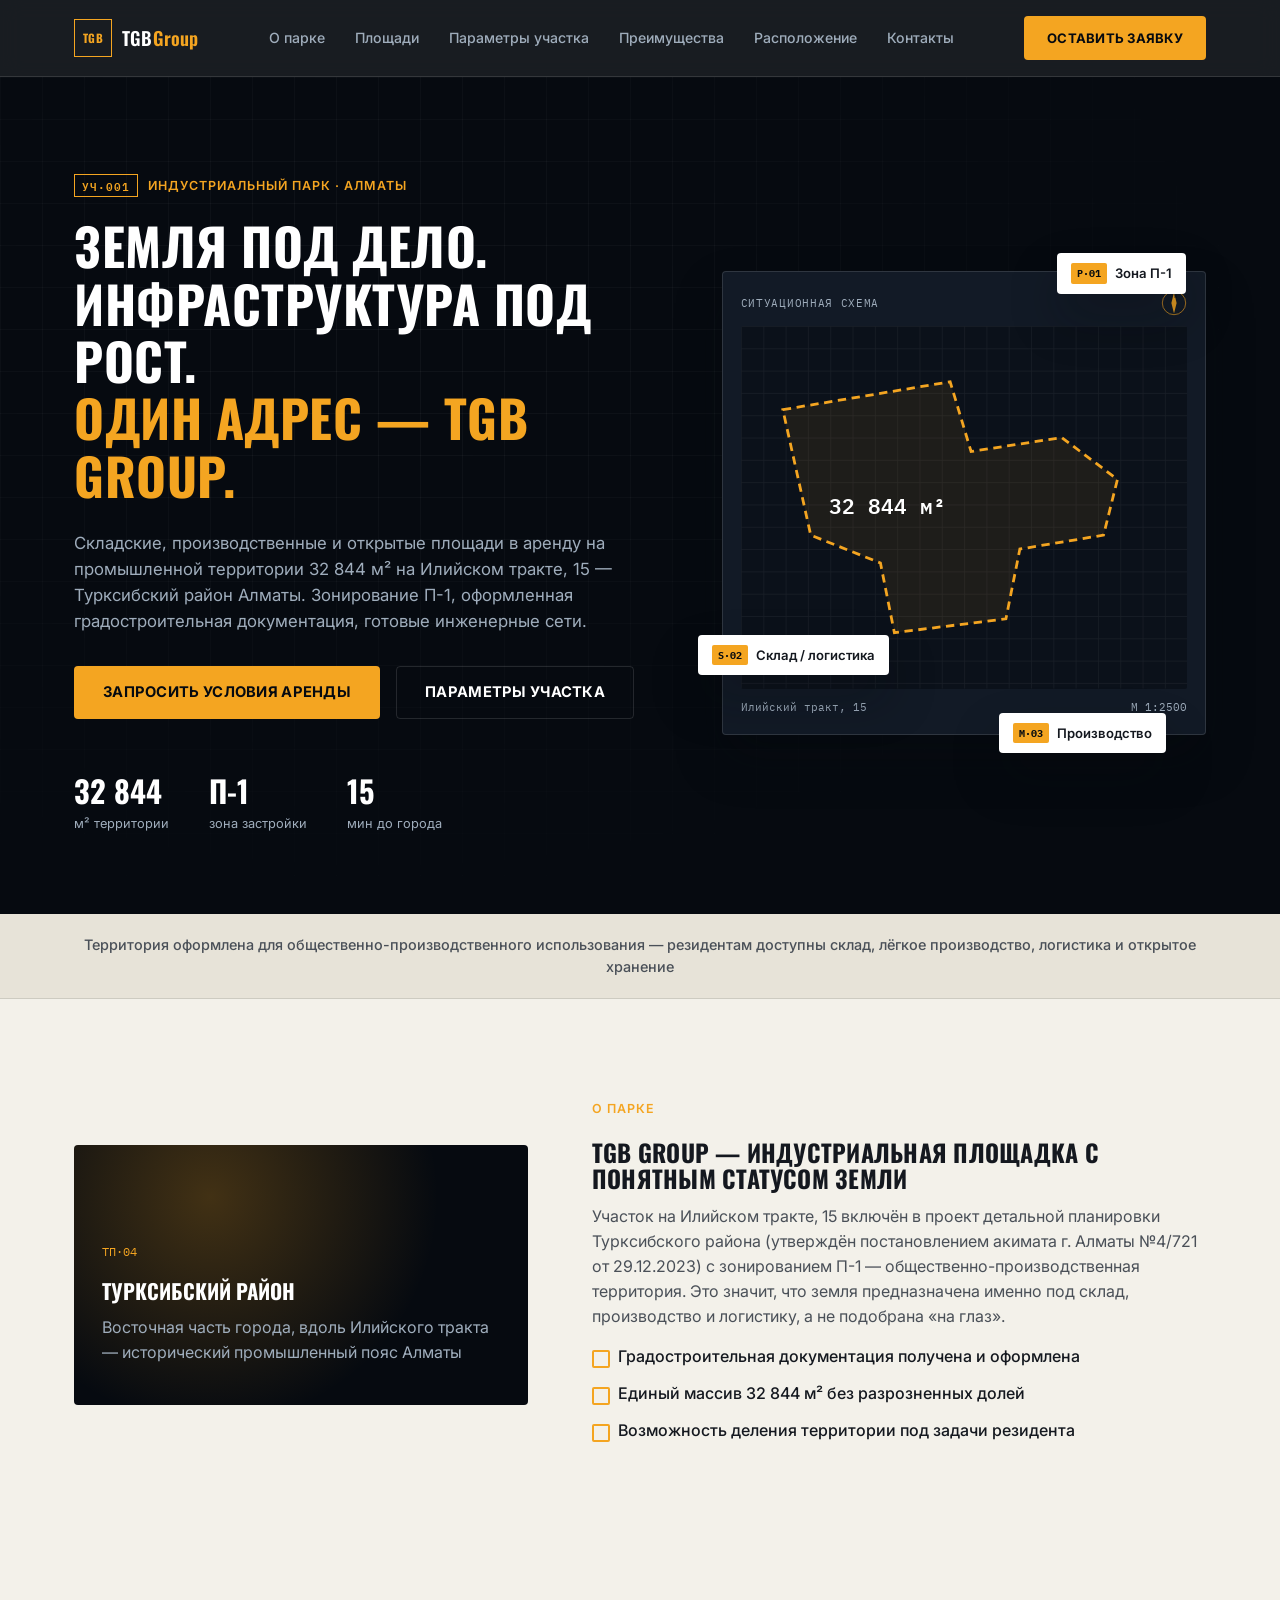
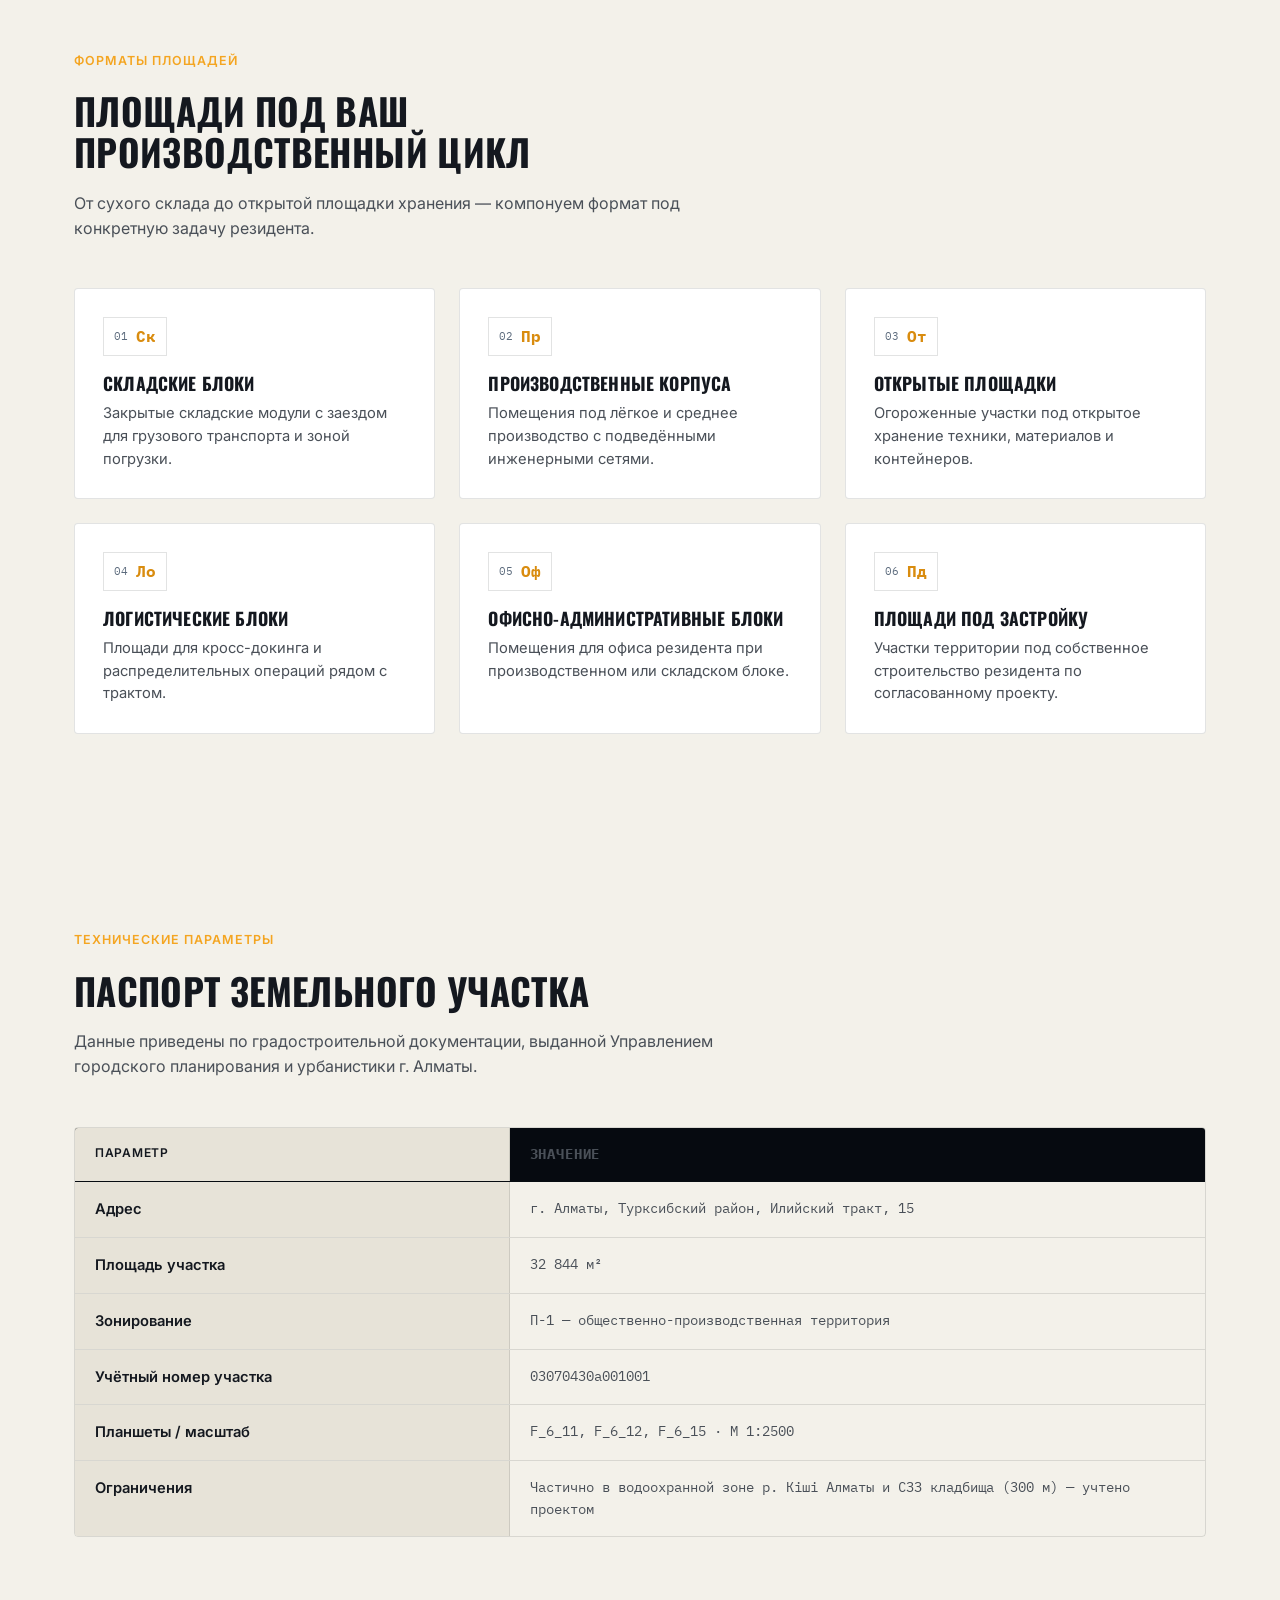
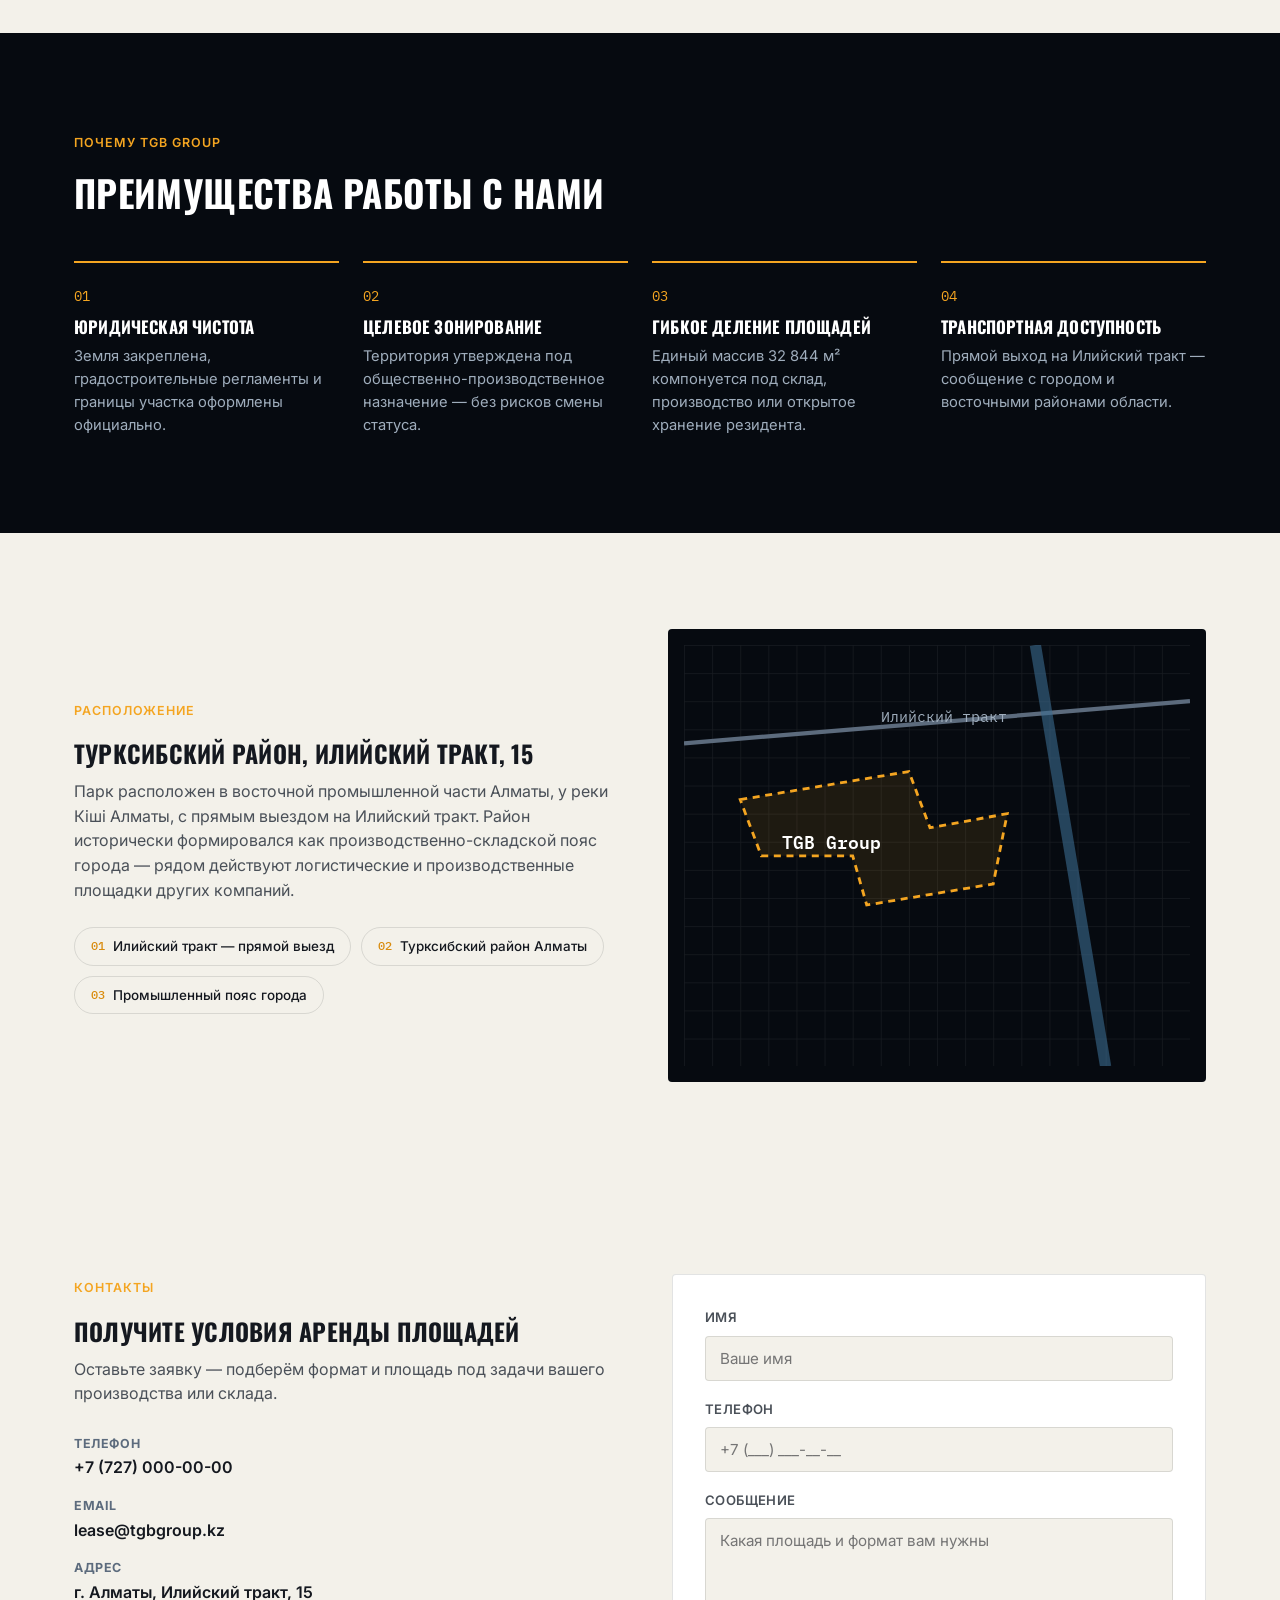
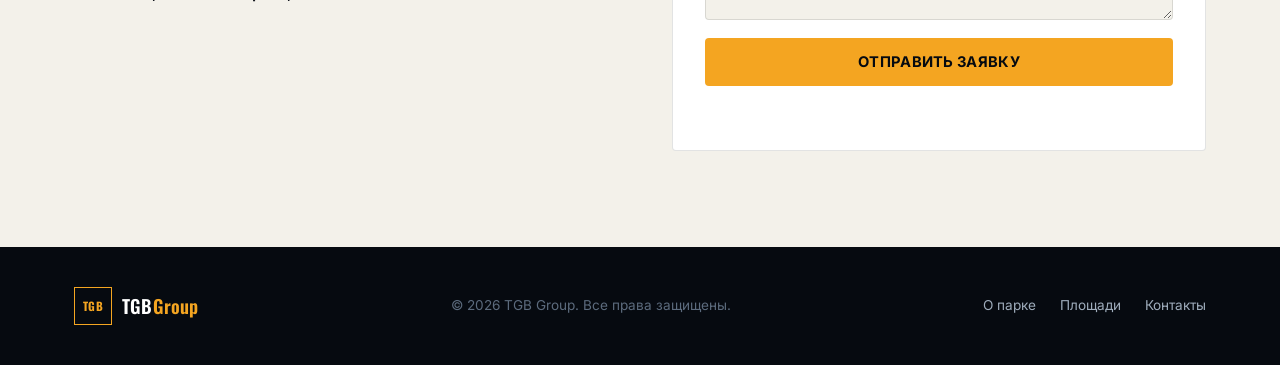
==== commit d2b171a4: "Replace Himtex chemistry site with TGB Group industrial park site Site content is now based on the T" ====
--- a/index.html
+++ b/index.html
@@ -3,12 +3,12 @@
 <head>
 <meta charset="UTF-8">
 <meta name="viewport" content="width=device-width, initial-scale=1.0">
-<title>ХимТекс Азия+ — бытовая химия для дома с доставкой по Казахстану</title>
-<meta name="description" content="ХимТекс Азия+ — качественная бытовая химия и товары для дома: стирка, посуда, уборка, дезинфекция. Доставка по Казахстану, выгодные цены, скидка 15% на первый заказ.">
+<title>TGB Group — индустриальный парк на Илийском тракте, Алматы</title>
+<meta name="description" content="TGB Group — индустриальный парк на Илийском тракте, 15 (Турксибский район, Алматы). Складские, производственные и открытые площади в аренду на участке 32 844 м², зона П-1.">
 <link rel="stylesheet" href="assets/styles.css">
 <link rel="preconnect" href="https://fonts.googleapis.com">
 <link rel="preconnect" href="https://fonts.gstatic.com" crossorigin>
-<link href="https://fonts.googleapis.com/css2?family=Big+Shoulders+Display:wght@600;700;800&family=IBM+Plex+Sans:wght@400;500;600;700&family=IBM+Plex+Mono:wght@400;500;600&display=swap" rel="stylesheet">
+<link href="https://fonts.googleapis.com/css2?family=Oswald:wght@500;600;700&family=Inter:wght@400;500;600;700;800&family=IBM+Plex+Mono:wght@400;500;600&display=swap" rel="stylesheet">
 <noscript><style>.reveal{opacity:1!important;transform:none!important;}</style></noscript>
 </head>
 <body>
@@ -16,17 +16,18 @@
 <header class="site-header">
   <div class="container header-inner">
     <a href="#top" class="logo">
-      <span class="logo-mark">ХТ</span>
-      <span class="logo-text">ХимТекс<em>Азия+</em></span>
+      <span class="logo-mark">TGB</span>
+      <span class="logo-text">TGB<em>Group</em></span>
     </a>
     <nav class="main-nav" id="mainNav">
-      <a href="#about">О нас</a>
-      <a href="#catalog">Каталог</a>
-      <a href="#reviews">Отзывы</a>
-      <a href="#advantages">Почему мы</a>
-      <a href="#contact">Заказать</a>
+      <a href="#about">О парке</a>
+      <a href="#spaces">Площади</a>
+      <a href="#specs">Параметры участка</a>
+      <a href="#advantages">Преимущества</a>
+      <a href="#location">Расположение</a>
+      <a href="#contact">Контакты</a>
     </nav>
-    <a href="#contact" class="btn btn-accent header-cta">Оформить заказ</a>
+    <a href="#contact" class="btn btn-accent header-cta">Оставить заявку</a>
     <button class="nav-toggle" id="navToggle" aria-label="Меню">
       <span></span><span></span><span></span>
     </button>
@@ -36,49 +37,57 @@
 <main id="top">
 
   <section class="hero">
+    <div class="hero-grid" aria-hidden="true"></div>
     <div class="container hero-inner">
       <div class="hero-copy">
-        <span class="eyebrow">Бытовая химия для вашего дома</span>
-        <h1>Чистота, <br>которой <br><span class="accent-text">можно доверять.</span></h1>
-        <p class="hero-lead">Средства для стирки, посуды, уборки и дезинфекции — эффективные, безопасные для семьи и доступные по цене. Доставляем по всему Казахстану от 1–2 дней.</p>
+        <span class="eyebrow"><span class="eyebrow-code">УЧ·001</span>Индустриальный парк · Алматы</span>
+        <h1>Земля под дело. <br>Инфраструктура под рост. <br><span class="accent-text">Один адрес — TGB Group.</span></h1>
+        <p class="hero-lead">Складские, производственные и открытые площади в аренду на промышленной территории 32 844&nbsp;м² на Илийском тракте, 15 — Турксибский район Алматы. Зонирование П-1, оформленная градостроительная документация, готовые инженерные сети.</p>
         <div class="hero-actions">
-          <a href="#catalog" class="btn btn-accent">Смотреть каталог</a>
-          <a href="#contact" class="btn btn-ghost">Оформить заказ</a>
+          <a href="#contact" class="btn btn-accent">Запросить условия аренды</a>
+          <a href="#specs" class="btn btn-ghost">Параметры участка</a>
         </div>
         <div class="hero-stats">
-          <div class="stat"><span class="stat-num">12 000+</span><span class="stat-label">довольных покупателей</span></div>
-          <div class="stat"><span class="stat-num">4.8★</span><span class="stat-label">средний рейтинг товаров</span></div>
-          <div class="stat"><span class="stat-num">1–2 дня</span><span class="stat-label">доставка по РК</span></div>
+          <div class="stat"><span class="stat-num">32 844</span><span class="stat-label">м² территории</span></div>
+          <div class="stat"><span class="stat-num">П-1</span><span class="stat-label">зона застройки</span></div>
+          <div class="stat"><span class="stat-num">15</span><span class="stat-label">мин до города</span></div>
         </div>
       </div>
       <div class="hero-visual" aria-hidden="true">
-        <svg class="molecule" viewBox="0 0 420 420" fill="none">
-          <line x1="120" y1="90" x2="230" y2="60" class="bond"/>
-          <line x1="230" y1="60" x2="330" y2="120" class="bond"/>
-          <line x1="230" y1="60" x2="210" y2="180" class="bond"/>
-          <line x1="210" y1="180" x2="110" y2="220" class="bond"/>
-          <line x1="210" y1="180" x2="300" y2="250" class="bond"/>
-          <line x1="110" y1="220" x2="150" y2="330" class="bond"/>
-          <line x1="300" y1="250" x2="270" y2="350" class="bond"/>
-          <circle cx="120" cy="90" r="10" class="atom atom-blue"/>
-          <circle cx="230" cy="60" r="14" class="atom atom-navy"/>
-          <circle cx="330" cy="120" r="9" class="atom atom-orange"/>
-          <circle cx="210" cy="180" r="16" class="atom atom-navy"/>
-          <circle cx="110" cy="220" r="10" class="atom atom-orange"/>
-          <circle cx="300" cy="250" r="11" class="atom atom-blue"/>
-          <circle cx="150" cy="330" r="9" class="atom atom-orange"/>
-          <circle cx="270" cy="350" r="10" class="atom atom-blue"/>
-        </svg>
-        <div class="hero-card hero-card-1"><span class="spec-code">−20%</span> Гель для стирки «Свежесть»</div>
-        <div class="hero-card hero-card-2"><span class="spec-code">Хит</span> Средство для посуды «Лимон»</div>
-        <div class="hero-card hero-card-3"><span class="spec-code">Ново</span> Дезинфектор «ЧистоДом»</div>
+        <div class="plot-card">
+          <div class="plot-card-head">
+            <span>СИТУАЦИОННАЯ СХЕМА</span>
+            <svg class="compass" viewBox="0 0 40 40" fill="none">
+              <circle cx="20" cy="20" r="18" stroke="currentColor" stroke-width="1"/>
+              <path d="M20 4 L24 20 L20 36 L16 20 Z" fill="currentColor" opacity="0.9"/>
+              <text x="20" y="12" class="compass-n">N</text>
+            </svg>
+          </div>
+          <svg class="plot-shape" viewBox="0 0 320 260" fill="none">
+            <defs>
+              <pattern id="grid" width="16" height="16" patternUnits="userSpaceOnUse">
+                <path d="M16 0H0V16" fill="none" stroke="rgba(255,255,255,0.06)" stroke-width="1"/>
+              </pattern>
+            </defs>
+            <rect width="320" height="260" fill="url(#grid)"/>
+            <polygon points="30,60 150,40 165,90 230,80 270,110 260,150 200,160 190,210 110,220 100,170 50,150" class="plot-outline"/>
+            <text x="105" y="135" class="plot-area-label">32 844 м²</text>
+          </svg>
+          <div class="plot-card-foot">
+            <span>Илийский тракт, 15</span>
+            <span>М 1:2500</span>
+          </div>
+        </div>
+        <div class="hero-card hero-card-1"><span class="spec-code">P·01</span> Зона П-1</div>
+        <div class="hero-card hero-card-2"><span class="spec-code">S·02</span> Склад / логистика</div>
+        <div class="hero-card hero-card-3"><span class="spec-code">M·03</span> Производство</div>
       </div>
     </div>
   </section>
 
   <section class="strip">
     <div class="container strip-inner">
-      <p>🎁 Скидка 15% на первый заказ по промокоду ДОМ15 — доставка по всему Казахстану</p>
+      <p>Территория оформлена для общественно-производственного использования — резидентам доступны склад, лёгкое производство, логистика и открытое хранение</p>
     </div>
   </section>
 
@@ -87,109 +96,101 @@
       <div class="about-media" aria-hidden="true">
         <div class="about-card">
           <div class="about-card-glow"></div>
-          <span class="about-card-code">12 000+</span>
-          <strong>Довольных покупателей</strong>
-          <p>Заказывают у нас снова и рекомендуют друзьям</p>
+          <span class="about-card-code">ТП·04</span>
+          <strong>Турксибский район</strong>
+          <p>Восточная часть города, вдоль Илийского тракта — исторический промышленный пояс Алматы</p>
         </div>
       </div>
       <div class="about-copy">
-        <span class="eyebrow">О нас</span>
-        <h2>ХимТекс Азия+ — бытовая химия, которой доверяют дома</h2>
-        <p>Мы подбираем и поставляем средства для стирки, мытья посуды, уборки и дезинфекции, которые реально работают: отстирывают, отмывают и дезинфицируют с первого раза. Проверяем каждую партию перед отправкой и доставляем заказы по всему Казахстану.</p>
+        <span class="eyebrow">О парке</span>
+        <h2>TGB Group — индустриальная площадка с понятным статусом земли</h2>
+        <p>Участок на Илийском тракте, 15 включён в проект детальной планировки Турксибского района (утверждён постановлением акимата г. Алматы №4/721 от 29.12.2023) с зонированием П-1 — общественно-производственная территория. Это значит, что земля предназначена именно под склад, производство и логистику, а не подобрана «на глаз».</p>
         <ul class="check-list">
-          <li>Сертифицированные средства, безопасные для семьи и животных</li>
-          <li>Доставка по Казахстану за 1–2 дня, оплата при получении</li>
-          <li>Гарантия возврата, если товар не подошёл</li>
+          <li>Градостроительная документация получена и оформлена</li>
+          <li>Единый массив 32 844 м² без разрозненных долей</li>
+          <li>Возможность деления территории под задачи резидента</li>
         </ul>
       </div>
     </div>
   </section>
 
-  <section id="catalog" class="section products">
+  <section id="spaces" class="section spaces">
     <div class="container">
       <div class="section-head">
-        <span class="eyebrow">Каталог</span>
-        <h2>Хиты продаж этой недели</h2>
-        <p class="section-lead">Самые популярные средства — проверены тысячами покупателей по всему Казахстану.</p>
+        <span class="eyebrow">Форматы площадей</span>
+        <h2>Площади под ваш производственный цикл</h2>
+        <p class="section-lead">От сухого склада до открытой площадки хранения — компонуем формат под конкретную задачу резидента.</p>
       </div>
       <div class="card-grid">
         <div class="product-card reveal">
-          <div class="product-badge">−20%</div>
-          <div class="element-tile"><span class="element-num">Арт. 104</span><span class="element-sym">Ст</span></div>
-          <h3>Гель для стирки «Свежесть» 3 л</h3>
-          <p>Отстирывает въевшиеся пятна за один цикл, не повреждая цвет и ткань. Подходит для машинной и ручной стирки.</p>
-          <div class="rating">★★★★★ <span class="rating-count">128 отзывов</span></div>
-          <div class="price-row"><span class="price">2 490 ₸</span><span class="price-old">2 990 ₸</span></div>
-          <button class="btn btn-accent btn-block cta-order" data-product="Гель для стирки «Свежесть» 3 л — 2 490 ₸">Заказать</button>
-        </div>
-        <div class="product-card reveal">
-          <div class="product-badge product-badge-hit">Хит продаж</div>
-          <div class="element-tile"><span class="element-num">Арт. 210</span><span class="element-sym">Пс</span></div>
-          <h3>Средство для мытья посуды «Лимон» 500 мл</h3>
-          <p>Растворяет жир мгновенно, экономично расходуется — хватает надолго. Мягкая формула для рук.</p>
-          <div class="rating">★★★★★ <span class="rating-count">243 отзыва</span></div>
-          <div class="price-row"><span class="price">890 ₸</span></div>
-          <button class="btn btn-accent btn-block cta-order" data-product="Средство для мытья посуды «Лимон» 500 мл — 890 ₸">Заказать</button>
-        </div>
-        <div class="product-card reveal">
-          <div class="element-tile"><span class="element-num">Арт. 318</span><span class="element-sym">Уб</span></div>
-          <h3>Универсальный спрей «Мультипыль» 750 мл</h3>
-          <p>Очищает любые поверхности без разводов: кухня, ванная, бытовая техника. Приятный нейтральный аромат.</p>
-          <div class="rating">★★★★☆ <span class="rating-count">96 отзывов</span></div>
-          <div class="price-row"><span class="price">1 290 ₸</span></div>
-          <button class="btn btn-accent btn-block cta-order" data-product="Универсальный спрей «Мультипыль» 750 мл — 1 290 ₸">Заказать</button>
-        </div>
-        <div class="product-card reveal">
-          <div class="element-tile"><span class="element-num">Арт. 427</span><span class="element-sym">Об</span></div>
-          <h3>Кислородный отбеливатель «Белизна+» 1 л</h3>
-          <p>Возвращает белизну без хлора и резкого запаха. Безопасен для цветного белья при точной дозировке.</p>
-          <div class="rating">★★★★★ <span class="rating-count">87 отзывов</span></div>
-          <div class="price-row"><span class="price">1 590 ₸</span></div>
-          <button class="btn btn-accent btn-block cta-order" data-product="Кислородный отбеливатель «Белизна+» 1 л — 1 590 ₸">Заказать</button>
-        </div>
-        <div class="product-card reveal">
-          <div class="element-tile"><span class="element-num">Арт. 512</span><span class="element-sym">Ст</span></div>
-          <h3>Средство для стёкол «Кристалл» 500 мл</h3>
-          <p>Не оставляет разводов на стекле и зеркалах, быстро высыхает. Удобный распылитель в комплекте.</p>
-          <div class="rating">★★★★★ <span class="rating-count">154 отзыва</span></div>
-          <div class="price-row"><span class="price">750 ₸</span></div>
-          <button class="btn btn-accent btn-block cta-order" data-product="Средство для стёкол «Кристалл» 500 мл — 750 ₸">Заказать</button>
-        </div>
-        <div class="product-card reveal">
-          <div class="product-badge product-badge-new">Новинка</div>
-          <div class="element-tile"><span class="element-num">Арт. 601</span><span class="element-sym">Дз</span></div>
-          <h3>Дезинфицирующее средство «ЧистоДом» 1 л</h3>
-          <p>Уничтожает 99,9% бактерий на поверхностях. Незаменимо на кухне, в детской и ванной комнате.</p>
-          <div class="rating">★★★★★ <span class="rating-count">61 отзыв</span></div>
-          <div class="price-row"><span class="price">1 690 ₸</span></div>
-          <button class="btn btn-accent btn-block cta-order" data-product="Дезинфицирующее средство «ЧистоДом» 1 л — 1 690 ₸">Заказать</button>
-        </div>
-      </div>
-    </div>
-  </section>
-
-  <section id="reviews" class="section reviews">
+          <div class="element-tile"><span class="element-num">01</span><span class="element-sym">Ск</span></div>
+          <h3>Складские блоки</h3>
+          <p>Закрытые складские модули с заездом для грузового транспорта и зоной погрузки.</p>
+        </div>
+        <div class="product-card reveal">
+          <div class="element-tile"><span class="element-num">02</span><span class="element-sym">Пр</span></div>
+          <h3>Производственные корпуса</h3>
+          <p>Помещения под лёгкое и среднее производство с подведёнными инженерными сетями.</p>
+        </div>
+        <div class="product-card reveal">
+          <div class="element-tile"><span class="element-num">03</span><span class="element-sym">От</span></div>
+          <h3>Открытые площадки</h3>
+          <p>Огороженные участки под открытое хранение техники, материалов и контейнеров.</p>
+        </div>
+        <div class="product-card reveal">
+          <div class="element-tile"><span class="element-num">04</span><span class="element-sym">Ло</span></div>
+          <h3>Логистические блоки</h3>
+          <p>Площади для кросс-докинга и распределительных операций рядом с трактом.</p>
+        </div>
+        <div class="product-card reveal">
+          <div class="element-tile"><span class="element-num">05</span><span class="element-sym">Оф</span></div>
+          <h3>Офисно-административные блоки</h3>
+          <p>Помещения для офиса резидента при производственном или складском блоке.</p>
+        </div>
+        <div class="product-card reveal">
+          <div class="element-tile"><span class="element-num">06</span><span class="element-sym">Пд</span></div>
+          <h3>Площади под застройку</h3>
+          <p>Участки территории под собственное строительство резидента по согласованному проекту.</p>
+        </div>
+      </div>
+    </div>
+  </section>
+
+  <section id="specs" class="section specs">
     <div class="container">
       <div class="section-head">
-        <span class="eyebrow">Отзывы</span>
-        <h2>Что говорят покупатели</h2>
-        <p class="section-lead">Реальные отзывы о товарах из нашего каталога.</p>
-      </div>
-      <div class="card-grid reviews-grid">
-        <div class="review-card reveal">
-          <div class="rating">★★★★★</div>
-          <p>«Использую гель для стирки уже полгода — отстирывает даже въевшиеся пятна от травы у ребёнка. Больше не покупаю ничего другого.»</p>
-          <strong>Анна К.</strong><span>г. Алматы</span>
-        </div>
-        <div class="review-card reveal">
-          <div class="rating">★★★★★</div>
-          <p>«Заказывала средство для посуды и универсальный спрей — приехало на следующий день, всё аккуратно упаковано. Цены реально ниже, чем в магазине у дома.»</p>
-          <strong>Дана С.</strong><span>г. Астана</span>
-        </div>
-        <div class="review-card reveal">
-          <div class="rating">★★★★☆</div>
-          <p>«Дезинфектор «ЧистоДом» берём каждый месяц — без резкого запаха, а поверхности реально чистые. Рекомендую всем с маленькими детьми.»</p>
-          <strong>Марина Т.</strong><span>г. Шымкент</span>
+        <span class="eyebrow">Технические параметры</span>
+        <h2>Паспорт земельного участка</h2>
+        <p class="section-lead">Данные приведены по градостроительной документации, выданной Управлением городского планирования и урбанистики г. Алматы.</p>
+      </div>
+      <div class="specs-table" role="table">
+        <div class="specs-row specs-head" role="row">
+          <span role="columnheader">Параметр</span>
+          <span role="columnheader">Значение</span>
+        </div>
+        <div class="specs-row" role="row">
+          <span data-label="Параметр">Адрес</span>
+          <span data-label="Значение">г. Алматы, Турксибский район, Илийский тракт, 15</span>
+        </div>
+        <div class="specs-row" role="row">
+          <span data-label="Параметр">Площадь участка</span>
+          <span data-label="Значение">32 844&nbsp;м²</span>
+        </div>
+        <div class="specs-row" role="row">
+          <span data-label="Параметр">Зонирование</span>
+          <span data-label="Значение">П-1 — общественно-производственная территория</span>
+        </div>
+        <div class="specs-row" role="row">
+          <span data-label="Параметр">Учётный номер участка</span>
+          <span data-label="Значение">03070430a001001</span>
+        </div>
+        <div class="specs-row" role="row">
+          <span data-label="Параметр">Планшеты / масштаб</span>
+          <span data-label="Значение">F_6_11, F_6_12, F_6_15 · М 1:2500</span>
+        </div>
+        <div class="specs-row" role="row">
+          <span data-label="Параметр">Ограничения</span>
+          <span data-label="Значение">Частично в водоохранной зоне р. Кіші Алматы и СЗЗ кладбища (300 м) — учтено проектом</span>
         </div>
       </div>
     </div>
@@ -198,47 +199,60 @@
   <section id="advantages" class="section advantages">
     <div class="container">
       <div class="section-head light">
-        <span class="eyebrow eyebrow-light">Почему выбирают нас</span>
-        <h2>Покупать у нас выгодно и удобно</h2>
+        <span class="eyebrow eyebrow-light">Почему TGB Group</span>
+        <h2>Преимущества работы с нами</h2>
       </div>
       <div class="advantage-grid">
         <div class="advantage-item reveal">
           <span class="advantage-num">01</span>
-          <h3>Быстрая доставка</h3>
-          <p>По всему Казахстану за 1–2 дня, оплата при получении.</p>
+          <h3>Юридическая чистота</h3>
+          <p>Земля закреплена, градостроительные регламенты и границы участка оформлены официально.</p>
         </div>
         <div class="advantage-item reveal">
           <span class="advantage-num">02</span>
-          <h3>Гарантия качества</h3>
-          <p>Не подошло — вернём деньги или обменяем без лишних вопросов.</p>
+          <h3>Целевое зонирование</h3>
+          <p>Территория утверждена под общественно-производственное назначение — без рисков смены статуса.</p>
         </div>
         <div class="advantage-item reveal">
           <span class="advantage-num">03</span>
-          <h3>Выгодные цены</h3>
-          <p>Скидки при заказе от 3 товаров и постоянным покупателям.</p>
+          <h3>Гибкое деление площадей</h3>
+          <p>Единый массив 32 844 м² компонуется под склад, производство или открытое хранение резидента.</p>
         </div>
         <div class="advantage-item reveal">
           <span class="advantage-num">04</span>
-          <h3>Безопасные формулы</h3>
-          <p>Сертифицированные средства, безопасные для семьи и питомцев.</p>
-        </div>
-      </div>
-    </div>
-  </section>
-
-  <section id="categories" class="section industries">
-    <div class="container">
-      <div class="section-head">
-        <span class="eyebrow">Категории</span>
-        <h2>Всё для чистоты в одном месте</h2>
-      </div>
-      <div class="industry-row">
-        <a href="#catalog" class="industry-pill"><em>01</em>Для стирки</a>
-        <a href="#catalog" class="industry-pill"><em>02</em>Для посуды</a>
-        <a href="#catalog" class="industry-pill"><em>03</em>Для уборки дома</a>
-        <a href="#catalog" class="industry-pill"><em>04</em>Дезинфекция</a>
-        <a href="#catalog" class="industry-pill"><em>05</em>Уход за техникой</a>
-        <a href="#catalog" class="industry-pill"><em>06</em>Ароматизаторы</a>
+          <h3>Транспортная доступность</h3>
+          <p>Прямой выход на Илийский тракт — сообщение с городом и восточными районами области.</p>
+        </div>
+      </div>
+    </div>
+  </section>
+
+  <section id="location" class="section location">
+    <div class="container location-grid">
+      <div class="location-copy">
+        <span class="eyebrow">Расположение</span>
+        <h2>Турксибский район, Илийский тракт, 15</h2>
+        <p>Парк расположен в восточной промышленной части Алматы, у реки Кіші Алматы, с прямым выездом на Илийский тракт. Район исторически формировался как производственно-складской пояс города — рядом действуют логистические и производственные площадки других компаний.</p>
+        <div class="industry-row">
+          <span class="industry-pill"><em>01</em>Илийский тракт — прямой выезд</span>
+          <span class="industry-pill"><em>02</em>Турксибский район Алматы</span>
+          <span class="industry-pill"><em>03</em>Промышленный пояс города</span>
+        </div>
+      </div>
+      <div class="location-media" aria-hidden="true">
+        <svg class="location-map" viewBox="0 0 360 300" fill="none">
+          <rect width="360" height="300" fill="url(#gridLoc)"/>
+          <defs>
+            <pattern id="gridLoc" width="20" height="20" patternUnits="userSpaceOnUse">
+              <path d="M20 0H0V20" fill="none" stroke="rgba(255,255,255,0.07)" stroke-width="1"/>
+            </pattern>
+          </defs>
+          <path d="M0 70 L360 40" class="road-line"/>
+          <path d="M250 0 L300 300" class="river-line"/>
+          <polygon points="40,110 160,90 175,130 230,120 220,170 130,185 120,150 55,150" class="plot-outline-sm"/>
+          <text x="70" y="145" class="plot-area-label-sm">TGB Group</text>
+          <text x="140" y="55" class="road-label">Илийский тракт</text>
+        </svg>
       </div>
     </div>
   </section>
@@ -246,26 +260,26 @@
   <section id="contact" class="section contact">
     <div class="container contact-grid">
       <div class="contact-copy">
-        <span class="eyebrow">Заказать</span>
-        <h2>Оформите заказ — привезём за 1–2 дня</h2>
-        <p>Оставьте заявку, и мы перезвоним в течение часа, чтобы уточнить детали и адрес доставки.</p>
+        <span class="eyebrow">Контакты</span>
+        <h2>Получите условия аренды площадей</h2>
+        <p>Оставьте заявку — подберём формат и площадь под задачи вашего производства или склада.</p>
         <div class="contact-info">
-          <div><strong>Телефон</strong><span>+7 (700) 000-00-00</span></div>
-          <div><strong>Email</strong><span>info@himtexasiaplus.kz</span></div>
-          <div><strong>Доставка</strong><span>По всей территории Казахстана</span></div>
+          <div><strong>Телефон</strong><span>+7 (727) 000-00-00</span></div>
+          <div><strong>Email</strong><span>lease@tgbgroup.kz</span></div>
+          <div><strong>Адрес</strong><span>г. Алматы, Илийский тракт, 15</span></div>
         </div>
       </div>
       <form class="contact-form" id="contactForm">
-        <label for="f-name">Имя
-          <input id="f-name" type="text" name="name" placeholder="Ваше имя" required>
+        <label>Имя
+          <input type="text" name="name" placeholder="Ваше имя" required>
         </label>
-        <label for="f-phone">Телефон
-          <input id="f-phone" type="tel" name="phone" placeholder="+7 (___) ___-__-__" required>
+        <label>Телефон
+          <input type="tel" name="phone" placeholder="+7 (___) ___-__-__" required>
         </label>
-        <label for="f-message">Что хотите заказать
-          <textarea id="f-message" name="message" rows="4" placeholder="Название товара и количество"></textarea>
+        <label>Сообщение
+          <textarea name="message" rows="4" placeholder="Какая площадь и формат вам нужны"></textarea>
         </label>
-        <button type="submit" class="btn btn-accent btn-block">Оформить заказ</button>
+        <button type="submit" class="btn btn-accent btn-block">Отправить заявку</button>
         <p class="form-note" id="formNote"></p>
       </form>
     </div>
@@ -276,14 +290,14 @@
 <footer class="site-footer">
   <div class="container footer-inner">
     <a href="#top" class="logo">
-      <span class="logo-mark">ХТ</span>
-      <span class="logo-text">ХимТекс<em>Азия+</em></span>
+      <span class="logo-mark">TGB</span>
+      <span class="logo-text">TGB<em>Group</em></span>
     </a>
-    <p>© 2026 ХимТекс Азия+. Бытовая химия для дома. Все права защищены.</p>
+    <p>© 2026 TGB Group. Все права защищены.</p>
     <div class="footer-links">
-      <a href="#about">О нас</a>
-      <a href="#catalog">Каталог</a>
-      <a href="#contact">Заказать</a>
+      <a href="#about">О парке</a>
+      <a href="#spaces">Площади</a>
+      <a href="#contact">Контакты</a>
     </div>
   </div>
 </footer>
--- a/assets/styles.css
+++ b/assets/styles.css
@@ -1,43 +1,47 @@
 :root {
-  --navy-900: #071a3a;
-  --navy-800: #0d2b5c;
-  --blue-600: #1f6feb;
-  --blue-500: #4c8dff;
-  --blue-100: #e6f0ff;
-  --orange-600: #ff5f1f;
-  --orange-500: #ff8a3d;
-  --orange-100: #fff0e4;
-  --ink: #0b1a33;
-  --ink-soft: #51607e;
-  --line: rgba(11, 26, 51, 0.09);
-  --bg: #f5f7fb;
-  --white: #ffffff;
-  --radius-lg: 22px;
-  --radius-md: 14px;
-  --radius-sm: 10px;
-  --shadow-soft: 0 24px 48px -24px rgba(7, 26, 58, 0.35);
-  --shadow-card: 0 14px 32px -18px rgba(13, 43, 92, 0.28);
-  --transition: 0.25s ease;
-  --font-display: 'Big Shoulders Display', 'Arial Narrow', sans-serif;
-  --font-body: 'IBM Plex Sans', -apple-system, BlinkMacSystemFont, 'Segoe UI', sans-serif;
-  --font-mono: 'IBM Plex Mono', 'SFMono-Regular', Menlo, monospace;
+  --navy-950: #060a10;
+  --navy-900: #0b111a;
+  --navy-800: #121a26;
+  --navy-700: #1b2635;
+  --steel-500: #5c6b7d;
+  --steel-300: #9fadbc;
+  --paper: #f3f1ea;
+  --paper-dim: #e7e3d8;
+  --ink: #14181f;
+  --ink-soft: #4a5058;
+  --amber-500: #f4a521;
+  --amber-600: #d98c0f;
+  --line: rgba(20, 24, 31, 0.12);
+  --line-dark: rgba(255, 255, 255, 0.12);
+  --radius: 4px;
+  --shadow-lg: 0 24px 48px rgba(6, 10, 16, 0.28);
+  font-size: 16px;
 }
 
 * { box-sizing: border-box; }
-
 html { scroll-behavior: smooth; }
-
 body {
   margin: 0;
-  font-family: var(--font-body);
-  color: var(--ink);
-  background:
-    linear-gradient(var(--line) 1px, transparent 1px) 0 0 / 100% 64px,
-    var(--bg);
-  line-height: 1.6;
-}
-
-img { max-width: 100%; display: block; }
+  background: var(--paper);
+  color: var(--ink);
+  font-family: 'Inter', -apple-system, sans-serif;
+  line-height: 1.55;
+  -webkit-font-smoothing: antialiased;
+}
+
+h1, h2, h3 {
+  font-family: 'Oswald', 'Inter', sans-serif;
+  text-transform: uppercase;
+  letter-spacing: 0.01em;
+  color: var(--ink);
+  margin: 0 0 0.5em;
+  line-height: 1.12;
+}
+
+p { margin: 0 0 1em; color: var(--ink-soft); }
+a { color: inherit; text-decoration: none; }
+ul { margin: 0; padding: 0; list-style: none; }
+img, svg { display: block; max-width: 100%; }
 
 .container {
   width: 100%;
@@ -46,70 +50,8 @@
   padding: 0 24px;
 }
 
-.eyebrow {
-  display: inline-flex;
-  align-items: center;
-  gap: 8px;
-  font-family: var(--font-mono);
-  font-size: 12px;
-  font-weight: 500;
-  letter-spacing: 0.08em;
-  text-transform: uppercase;
-  color: var(--orange-600);
-  background: var(--orange-100);
-  padding: 6px 14px;
-  border-radius: 999px;
-  margin-bottom: 18px;
-}
-
-.eyebrow::before {
-  content: "";
-  width: 6px;
-  height: 6px;
-  border-radius: 50%;
-  background: var(--orange-600);
-  flex-shrink: 0;
-}
-
-.eyebrow-light {
-  color: var(--orange-500);
-  background: rgba(255, 138, 61, 0.16);
-}
-
-h1, h2, h3 {
-  font-family: var(--font-display);
-  font-weight: 700;
-  line-height: 1.02;
-  letter-spacing: -0.01em;
-  margin: 0 0 16px;
-  color: var(--ink);
-  text-wrap: balance;
-}
-
-h1 { font-size: clamp(44px, 6.4vw, 74px); text-transform: uppercase; }
-h2 { font-size: clamp(30px, 4.2vw, 46px); text-transform: uppercase; }
-h3 { font-family: var(--font-body); font-weight: 700; font-size: 19px; margin-bottom: 8px; text-transform: none; letter-spacing: normal; line-height: 1.3; }
-
-p { color: var(--ink-soft); margin: 0 0 16px; }
-
-a { text-decoration: none; color: inherit; }
-
-/* Reveal-on-scroll */
-.reveal {
-  opacity: 1;
-  transform: none;
-}
-
-@media (prefers-reduced-motion: no-preference) {
-  .reveal {
-    opacity: 0;
-    transform: translateY(18px);
-    transition: opacity 0.6s ease, transform 0.6s ease;
-  }
-  .reveal.in-view {
-    opacity: 1;
-    transform: none;
-  }
+.mono, .spec-code, .plot-area-label, .plot-area-label-sm, .eyebrow-code {
+  font-family: 'IBM Plex Mono', monospace;
 }
 
 /* Buttons */
@@ -118,37 +60,28 @@
   align-items: center;
   justify-content: center;
   gap: 8px;
-  padding: 15px 30px;
-  border-radius: 999px;
+  padding: 14px 28px;
+  border-radius: var(--radius);
+  font-family: 'Inter', sans-serif;
   font-weight: 700;
-  font-size: 15px;
-  border: none;
+  font-size: 0.92rem;
+  letter-spacing: 0.02em;
+  text-transform: uppercase;
+  border: 1px solid transparent;
   cursor: pointer;
-  transition: transform var(--transition), box-shadow var(--transition), background var(--transition);
-}
-
+  transition: transform 0.15s ease, background 0.15s ease, border-color 0.15s ease, color 0.15s ease;
+}
 .btn-accent {
-  background: linear-gradient(135deg, var(--orange-500), var(--orange-600));
-  color: var(--white);
-  box-shadow: 0 14px 30px -10px rgba(255, 95, 31, 0.55);
-}
-
-.btn-accent:hover {
-  transform: translateY(-2px);
-  box-shadow: 0 18px 36px -10px rgba(255, 95, 31, 0.6);
-}
-
+  background: var(--amber-500);
+  color: var(--navy-950);
+}
+.btn-accent:hover { background: var(--amber-600); transform: translateY(-1px); }
 .btn-ghost {
-  background: var(--white);
-  color: var(--navy-800);
-  border: 2px solid var(--line);
-}
-
-.btn-ghost:hover {
-  border-color: var(--blue-500);
-  transform: translateY(-2px);
-}
-
+  background: transparent;
+  border-color: var(--line-dark);
+  color: inherit;
+}
+.btn-ghost:hover { border-color: var(--amber-500); color: var(--amber-500); }
 .btn-block { width: 100%; }
 
 /* Header */
@@ -156,75 +89,48 @@
   position: sticky;
   top: 0;
   z-index: 50;
-  background: rgba(245, 247, 251, 0.88);
+  background: rgba(6, 10, 16, 0.92);
   backdrop-filter: blur(10px);
-  border-bottom: 1px solid var(--line);
-}
-
+  border-bottom: 1px solid var(--line-dark);
+}
 .header-inner {
   display: flex;
   align-items: center;
   justify-content: space-between;
-  padding-top: 16px;
-  padding-bottom: 16px;
-  gap: 24px;
-}
-
-.logo {
-  display: flex;
-  align-items: center;
-  gap: 10px;
-  font-family: var(--font-display);
-  font-weight: 700;
-  font-size: 20px;
-  letter-spacing: -0.01em;
-  text-transform: uppercase;
-  color: var(--navy-800);
-  flex-shrink: 0;
-}
-
+  height: 76px;
+  color: #fff;
+}
+.logo { display: flex; align-items: center; gap: 10px; }
 .logo-mark {
+  display: inline-flex;
+  align-items: center;
+  justify-content: center;
   width: 38px;
   height: 38px;
-  border-radius: 10px;
-  background: linear-gradient(135deg, var(--blue-600), var(--navy-900));
-  color: var(--white);
-  display: flex;
-  align-items: center;
-  justify-content: center;
-  font-family: var(--font-mono);
-  font-size: 13px;
+  border: 1px solid var(--amber-500);
+  color: var(--amber-500);
+  font-family: 'Oswald', sans-serif;
+  font-weight: 700;
+  font-size: 0.72rem;
+  letter-spacing: 0.03em;
+}
+.logo-text {
+  font-family: 'Oswald', sans-serif;
   font-weight: 600;
-  box-shadow: var(--shadow-card);
-}
-
-.logo-text em {
-  font-style: normal;
-  color: var(--orange-600);
-}
-
-.main-nav {
-  display: flex;
-  gap: 28px;
-  flex: 1;
-  justify-content: center;
-}
-
+  font-size: 1.15rem;
+  letter-spacing: 0.01em;
+  color: #fff;
+}
+.logo-text em { font-style: normal; color: var(--amber-500); }
+.main-nav { display: flex; gap: 30px; }
 .main-nav a {
-  font-family: var(--font-mono);
+  font-size: 0.88rem;
   font-weight: 500;
-  font-size: 13px;
-  letter-spacing: 0.02em;
-  color: var(--ink-soft);
-  position: relative;
-  padding: 6px 0;
-  transition: color var(--transition);
-}
-
-.main-nav a:hover { color: var(--blue-600); }
-
-.header-cta { flex-shrink: 0; padding: 12px 22px; }
-
+  color: var(--steel-300);
+  transition: color 0.15s ease;
+}
+.main-nav a:hover { color: #fff; }
+.header-cta { padding: 11px 22px; font-size: 0.82rem; }
 .nav-toggle {
   display: none;
   flex-direction: column;
@@ -234,513 +140,362 @@
   cursor: pointer;
   padding: 8px;
 }
-
-.nav-toggle span {
-  width: 24px;
-  height: 2px;
-  background: var(--navy-800);
-  border-radius: 2px;
-}
+.nav-toggle span { width: 22px; height: 2px; background: #fff; }
 
 /* Hero */
 .hero {
   position: relative;
+  background: var(--navy-950);
+  color: #fff;
   overflow: hidden;
-  padding: 88px 0 64px;
-  background:
-    radial-gradient(circle at 88% 8%, rgba(255, 138, 61, 0.14), transparent 42%),
-    radial-gradient(circle at 8% 30%, rgba(76, 141, 255, 0.12), transparent 40%);
-}
-
+  padding: 96px 0 80px;
+}
+.hero-grid {
+  position: absolute;
+  inset: 0;
+  background-image:
+    linear-gradient(rgba(255,255,255,0.045) 1px, transparent 1px),
+    linear-gradient(90deg, rgba(255,255,255,0.045) 1px, transparent 1px);
+  background-size: 42px 42px;
+  mask-image: radial-gradient(ellipse at 30% 30%, black 0%, transparent 75%);
+}
 .hero-inner {
-  display: grid;
-  grid-template-columns: 1.05fr 0.95fr;
-  gap: 48px;
-  align-items: center;
-}
-
-.accent-text {
-  background: linear-gradient(135deg, var(--orange-600), var(--blue-600));
-  -webkit-background-clip: text;
-  background-clip: text;
-  color: transparent;
-}
-
-.hero-lead { font-size: 18px; max-width: 480px; }
-
-.hero-actions {
-  display: flex;
-  gap: 16px;
-  flex-wrap: wrap;
-  margin: 28px 0 40px;
-}
-
-.hero-stats {
-  display: flex;
-  gap: 36px;
-  flex-wrap: wrap;
-  border-top: 1px solid var(--line);
-  padding-top: 24px;
-}
-
+  position: relative;
+  display: grid;
+  grid-template-columns: 1.1fr 0.9fr;
+  gap: 56px;
+  align-items: center;
+}
+.eyebrow {
+  display: inline-flex;
+  align-items: center;
+  gap: 10px;
+  font-size: 0.78rem;
+  font-weight: 600;
+  letter-spacing: 0.08em;
+  text-transform: uppercase;
+  color: var(--amber-500);
+  margin-bottom: 20px;
+}
+.eyebrow-code {
+  border: 1px solid var(--amber-500);
+  padding: 2px 7px;
+  font-size: 0.7rem;
+}
+.eyebrow-light { color: var(--amber-500); }
+.section-head.light h2 { color: #fff; }
+h1 { font-size: clamp(2.2rem, 4vw, 3.35rem); color: #fff; }
+.accent-text { color: var(--amber-500); }
+.hero-lead {
+  font-size: 1.05rem;
+  color: var(--steel-300);
+  max-width: 540px;
+  margin-bottom: 32px;
+}
+.hero-actions { display: flex; gap: 16px; flex-wrap: wrap; margin-bottom: 48px; }
+.hero-stats { display: flex; gap: 40px; }
 .stat { display: flex; flex-direction: column; }
-
 .stat-num {
-  font-family: var(--font-mono);
-  font-size: 26px;
+  font-family: 'Oswald', sans-serif;
+  font-size: 1.9rem;
+  font-weight: 700;
+  color: #fff;
+}
+.stat-label { font-size: 0.8rem; color: var(--steel-300); }
+
+/* Hero visual: plot card */
+.hero-visual { position: relative; }
+.plot-card {
+  background: var(--navy-800);
+  border: 1px solid var(--line-dark);
+  border-radius: var(--radius);
+  padding: 18px;
+  box-shadow: var(--shadow-lg);
+}
+.plot-card-head {
+  display: flex;
+  align-items: center;
+  justify-content: space-between;
+  font-family: 'IBM Plex Mono', monospace;
+  font-size: 0.7rem;
+  letter-spacing: 0.06em;
+  color: var(--steel-300);
+  margin-bottom: 10px;
+}
+.compass { width: 26px; height: 26px; color: var(--amber-500); }
+.compass-n { font-size: 8px; fill: var(--navy-950); font-family: 'IBM Plex Mono', monospace; }
+.plot-shape { width: 100%; height: auto; background: var(--navy-900); border-radius: 2px; }
+.plot-outline {
+  fill: rgba(244, 165, 33, 0.08);
+  stroke: var(--amber-500);
+  stroke-width: 2;
+  stroke-dasharray: 6 4;
+}
+.plot-area-label {
+  fill: #fff;
+  font-size: 15px;
   font-weight: 600;
-  color: var(--navy-800);
-  font-variant-numeric: tabular-nums;
-}
-
-.stat-label {
-  font-size: 13px;
+  text-anchor: middle;
+}
+.plot-card-foot {
+  display: flex;
+  justify-content: space-between;
+  font-family: 'IBM Plex Mono', monospace;
+  font-size: 0.7rem;
+  color: var(--steel-300);
+  margin-top: 10px;
+}
+.hero-card {
+  position: absolute;
+  background: #fff;
+  color: var(--ink);
+  padding: 10px 14px;
+  border-radius: var(--radius);
+  font-size: 0.82rem;
+  font-weight: 600;
+  box-shadow: var(--shadow-lg);
+  display: flex;
+  align-items: center;
+  gap: 8px;
+}
+.hero-card-1 { top: -18px; right: 20px; }
+.hero-card-2 { bottom: 60px; left: -24px; }
+.hero-card-3 { bottom: -18px; right: 40px; }
+.spec-code {
+  background: var(--amber-500);
+  color: var(--navy-950);
+  font-size: 0.65rem;
+  font-weight: 700;
+  padding: 2px 6px;
+  border-radius: 2px;
+}
+
+/* Strip */
+.strip { background: var(--paper-dim); border-bottom: 1px solid var(--line); padding: 20px 0; }
+.strip-inner p {
+  margin: 0;
+  text-align: center;
+  font-size: 0.9rem;
   color: var(--ink-soft);
   font-weight: 500;
 }
 
-.hero-visual {
+/* Sections */
+.section { padding: 96px 0; }
+.section-head { max-width: 640px; margin-bottom: 48px; }
+.section-head h2 { font-size: clamp(1.7rem, 3vw, 2.3rem); }
+.section-lead { font-size: 1rem; }
+.eyebrow-plain { color: var(--amber-600); }
+
+/* About */
+.about-grid {
+  display: grid;
+  grid-template-columns: 0.85fr 1.15fr;
+  gap: 64px;
+  align-items: center;
+}
+.about-card {
   position: relative;
-  height: 420px;
-}
-
-.molecule {
+  background: var(--navy-950);
+  color: #fff;
+  padding: 40px 28px;
+  border-radius: var(--radius);
+  overflow: hidden;
+  min-height: 260px;
+  display: flex;
+  flex-direction: column;
+  justify-content: flex-end;
+}
+.about-card-glow {
   position: absolute;
   inset: 0;
-  width: 100%;
-  height: 100%;
-}
-
-.molecule .bond {
-  stroke: var(--line);
-  stroke-width: 2;
-}
-
-.molecule .atom {
-  filter: drop-shadow(0 8px 16px rgba(13, 43, 92, 0.18));
-}
-
-.atom-navy { fill: var(--navy-800); }
-.atom-blue { fill: var(--blue-500); }
-.atom-orange { fill: var(--orange-500); }
-
-@media (prefers-reduced-motion: no-preference) {
-  .molecule .atom {
-    animation: pulse 4.5s ease-in-out infinite;
-    transform-origin: center;
-    transform-box: fill-box;
-  }
-  .molecule .atom-blue { animation-delay: 0.6s; }
-  .molecule .atom-orange { animation-delay: 1.2s; }
-}
-
-@keyframes pulse {
-  0%, 100% { transform: scale(1); }
-  50% { transform: scale(1.18); }
-}
-
-.hero-card {
-  position: absolute;
-  background: var(--white);
-  border-radius: var(--radius-md);
-  padding: 12px 18px;
-  font-weight: 600;
-  font-size: 14px;
-  box-shadow: var(--shadow-card);
-  display: flex;
-  align-items: center;
-  gap: 10px;
-  color: var(--ink);
-  border: 1px solid var(--line);
-}
-
-.hero-card-1 { top: 20px; left: 0; }
-.hero-card-2 { top: 190px; right: 0; }
-.hero-card-3 { bottom: 20px; left: 50px; }
-
-.spec-code {
-  font-family: var(--font-mono);
-  font-size: 12px;
-  font-weight: 600;
-  color: var(--orange-600);
-  background: var(--orange-100);
-  padding: 3px 7px;
-  border-radius: 6px;
-  flex-shrink: 0;
-}
-
-/* Strip */
-.strip {
-  background: linear-gradient(90deg, var(--navy-900), var(--navy-800));
-  padding: 16px 0;
-}
-
-.strip-inner p {
-  color: var(--white);
-  text-align: center;
-  margin: 0;
-  font-family: var(--font-mono);
-  font-weight: 500;
-  font-size: 13px;
-  letter-spacing: 0.03em;
-}
-
-/* Sections */
-.section { padding: 96px 0; }
-
-.section-head { max-width: 640px; margin: 0 auto 48px; text-align: center; }
-.section-head.light .eyebrow { color: var(--orange-500); }
-.section-lead { font-size: 17px; }
-
-/* About */
-.about-grid {
-  display: grid;
-  grid-template-columns: 0.8fr 1.2fr;
-  gap: 56px;
-  align-items: center;
-}
-
-.about-card {
+  background: radial-gradient(circle at 30% 20%, rgba(244,165,33,0.25), transparent 60%);
+}
+.about-card-code {
   position: relative;
-  background: linear-gradient(145deg, var(--navy-900), var(--navy-800));
-  border-radius: var(--radius-lg);
-  padding: 48px 32px;
-  color: var(--white);
-  overflow: hidden;
-  box-shadow: var(--shadow-soft);
-}
-
-.about-card-glow {
-  position: absolute;
-  width: 200px;
-  height: 200px;
-  background: var(--orange-500);
-  filter: blur(60px);
-  opacity: 0.5;
-  top: -60px;
-  right: -60px;
-}
-
-.about-card-code {
-  font-family: var(--font-mono);
-  font-size: 13px;
-  font-weight: 600;
-  letter-spacing: 0.05em;
-  color: var(--orange-500);
-  display: inline-block;
-  margin-bottom: 18px;
-  border: 1px solid rgba(255, 255, 255, 0.25);
-  padding: 4px 10px;
-  border-radius: 6px;
-}
-
-.about-card strong { display: block; font-family: var(--font-body); font-size: 20px; font-weight: 700; margin-bottom: 6px; }
-.about-card p { color: rgba(255,255,255,0.75); margin: 0; }
-
-.check-list {
-  list-style: none;
-  padding: 0;
-  margin: 24px 0 0;
-  display: flex;
-  flex-direction: column;
-  gap: 14px;
-}
-
+  font-family: 'IBM Plex Mono', monospace;
+  font-size: 0.75rem;
+  color: var(--amber-500);
+  margin-bottom: 14px;
+}
+.about-card strong {
+  position: relative;
+  font-family: 'Oswald', sans-serif;
+  font-size: 1.3rem;
+  text-transform: uppercase;
+}
+.about-card p { position: relative; color: var(--steel-300); margin-top: 8px; margin-bottom: 0; }
 .check-list li {
   position: relative;
-  padding-left: 32px;
-  font-weight: 600;
-  color: var(--ink);
-}
-
+  padding-left: 26px;
+  margin-bottom: 12px;
+  font-weight: 500;
+  color: var(--ink);
+}
 .check-list li::before {
   content: "";
   position: absolute;
   left: 0;
-  top: 4px;
+  top: 6px;
   width: 14px;
   height: 14px;
-  border-radius: 3px;
-  background: linear-gradient(135deg, var(--orange-500), var(--orange-600));
-}
-
-/* Products */
+  border: 2px solid var(--amber-500);
+  border-radius: 2px;
+}
+
+/* Products / spaces */
 .card-grid {
   display: grid;
   grid-template-columns: repeat(3, 1fr);
   gap: 24px;
 }
-
 .product-card {
-  position: relative;
-  background: var(--white);
-  border-radius: var(--radius-md);
-  padding: 30px 26px;
-  box-shadow: var(--shadow-card);
-  transition: transform var(--transition), box-shadow var(--transition);
+  background: #fff;
   border: 1px solid var(--line);
-  display: flex;
-  flex-direction: column;
-}
-
-.product-card:hover {
-  transform: translateY(-6px);
-  box-shadow: 0 24px 44px -18px rgba(13, 43, 92, 0.32);
-}
-
+  border-radius: var(--radius);
+  padding: 28px;
+  transition: transform 0.2s ease, box-shadow 0.2s ease, border-color 0.2s ease;
+}
+.product-card:hover { transform: translateY(-4px); box-shadow: var(--shadow-lg); border-color: var(--amber-500); }
 .element-tile {
-  width: 56px;
-  height: 56px;
-  border-radius: 10px;
-  border: 1.5px solid var(--line);
-  background: var(--blue-100);
-  display: flex;
-  flex-direction: column;
-  align-items: flex-start;
-  justify-content: space-between;
-  padding: 6px 8px;
+  display: inline-flex;
+  align-items: center;
+  gap: 8px;
+  border: 1px solid var(--line);
+  padding: 6px 10px;
   margin-bottom: 18px;
-}
-
-.element-num {
-  font-family: var(--font-mono);
-  font-size: 10px;
-  color: var(--navy-800);
-  opacity: 0.6;
-}
-
-.element-sym {
-  font-family: var(--font-display);
-  font-weight: 700;
-  font-size: 18px;
-  color: var(--navy-800);
-  line-height: 1;
-}
-
-/* Product badges, rating, price */
-.product-badge {
-  position: absolute;
-  top: 16px;
-  right: 16px;
-  background: linear-gradient(135deg, var(--orange-500), var(--orange-600));
-  color: var(--white);
-  font-family: var(--font-mono);
-  font-size: 12px;
+  font-family: 'IBM Plex Mono', monospace;
+}
+.element-num { font-size: 0.7rem; color: var(--steel-500); }
+.element-sym { font-weight: 700; color: var(--amber-600); }
+.product-card h3 { font-size: 1.1rem; margin-bottom: 8px; }
+.product-card p { font-size: 0.92rem; margin: 0; }
+
+/* Specs table */
+.specs-table {
+  border: 1px solid var(--line);
+  border-radius: var(--radius);
+  overflow: hidden;
+}
+.specs-row {
+  display: grid;
+  grid-template-columns: 1fr 1.6fr;
+}
+.specs-row:not(:last-child) { border-bottom: 1px solid var(--line); }
+.specs-row span { padding: 16px 20px; font-size: 0.92rem; }
+.specs-row span:first-child {
   font-weight: 600;
-  padding: 5px 10px;
-  border-radius: 999px;
-}
-
-.product-badge-hit { background: linear-gradient(135deg, var(--blue-600), var(--navy-800)); }
-.product-badge-new { background: linear-gradient(135deg, #2fa86a, #1d7a4c); }
-
-.rating {
-  color: var(--orange-500);
-  font-size: 14px;
-  letter-spacing: 1px;
-  margin-bottom: 10px;
-}
-
-.rating-count {
-  font-family: var(--font-mono);
-  font-size: 12px;
-  color: var(--ink-soft);
-  letter-spacing: normal;
-  margin-left: 4px;
-}
-
-.price-row {
-  display: flex;
-  align-items: baseline;
-  gap: 10px;
-  margin-top: auto;
-  margin-bottom: 14px;
-}
-
-.price {
-  font-family: var(--font-display);
-  font-size: 24px;
-  font-weight: 700;
-  color: var(--navy-800);
-}
-
-.price-old {
-  font-family: var(--font-mono);
-  font-size: 14px;
-  color: var(--ink-soft);
-  text-decoration: line-through;
-}
-
-/* Reviews */
-.reviews-grid { grid-template-columns: repeat(3, 1fr); }
-
-.review-card {
-  background: var(--white);
-  border-radius: var(--radius-md);
-  padding: 28px 26px;
-  box-shadow: var(--shadow-card);
-  border: 1px solid var(--line);
-  display: flex;
-  flex-direction: column;
-}
-
-.review-card p {
-  color: var(--ink);
-  font-style: italic;
-  flex: 1;
-}
-
-.review-card strong { font-size: 15px; }
-.review-card span { font-family: var(--font-mono); font-size: 12px; color: var(--ink-soft); }
-
-/* Advantages (dark section) */
-.advantages {
-  background: linear-gradient(160deg, var(--navy-900), var(--navy-800) 70%);
-  color: var(--white);
-}
-
-.advantages h2 { color: var(--white); }
-
+  color: var(--ink);
+  background: var(--paper-dim);
+  border-right: 1px solid var(--line);
+}
+.specs-row span:last-child { font-family: 'IBM Plex Mono', monospace; font-size: 0.86rem; color: var(--ink-soft); }
+.specs-head { background: var(--navy-950); }
+.specs-head span { color: #fff; font-weight: 700; text-transform: uppercase; font-size: 0.75rem; letter-spacing: 0.06em; background: transparent; border: none; }
+
+/* Advantages (dark) */
+.advantages { background: var(--navy-950); color: #fff; }
 .advantage-grid {
   display: grid;
   grid-template-columns: repeat(4, 1fr);
   gap: 24px;
 }
-
 .advantage-item {
-  background: rgba(255, 255, 255, 0.06);
-  border: 1px solid rgba(255, 255, 255, 0.12);
-  border-radius: var(--radius-md);
-  padding: 28px 22px;
-}
-
+  border-top: 2px solid var(--amber-500);
+  padding-top: 20px;
+}
 .advantage-num {
-  display: block;
-  font-family: var(--font-mono);
-  font-size: 13px;
-  font-weight: 600;
-  color: var(--orange-500);
-  margin-bottom: 14px;
-}
-
-.advantage-item h3 { color: var(--white); }
-.advantage-item p { color: rgba(255,255,255,0.7); margin: 0; }
-
-/* Industries */
-.industry-row {
-  display: flex;
-  flex-wrap: wrap;
-  gap: 14px;
-  justify-content: center;
-}
-
+  font-family: 'IBM Plex Mono', monospace;
+  color: var(--amber-500);
+  font-size: 0.85rem;
+}
+.advantage-item h3 { color: #fff; font-size: 1.05rem; margin-top: 10px; }
+.advantage-item p { color: var(--steel-300); font-size: 0.92rem; margin: 0; }
+
+/* Location */
+.location-grid {
+  display: grid;
+  grid-template-columns: 1fr 1fr;
+  gap: 56px;
+  align-items: center;
+}
+.industry-row { display: flex; flex-wrap: wrap; gap: 10px; margin-top: 24px; }
 .industry-pill {
   display: inline-flex;
   align-items: center;
-  gap: 10px;
-  background: var(--white);
+  gap: 8px;
   border: 1px solid var(--line);
-  padding: 11px 20px 11px 12px;
   border-radius: 999px;
-  font-weight: 600;
-  font-size: 14px;
-  color: var(--navy-800);
-  box-shadow: var(--shadow-card);
-}
-
+  padding: 8px 16px;
+  font-size: 0.84rem;
+  font-weight: 500;
+  color: var(--ink);
+}
 .industry-pill em {
   font-style: normal;
-  font-family: var(--font-mono);
-  font-size: 11px;
-  font-weight: 600;
-  color: var(--white);
-  background: var(--blue-600);
-  width: 22px;
-  height: 22px;
-  border-radius: 50%;
-  display: inline-flex;
-  align-items: center;
-  justify-content: center;
-  flex-shrink: 0;
-}
+  font-family: 'IBM Plex Mono', monospace;
+  color: var(--amber-600);
+  font-size: 0.72rem;
+}
+.location-media { background: var(--navy-950); border-radius: var(--radius); padding: 16px; }
+.road-line { stroke: var(--steel-500); stroke-width: 3; }
+.river-line { stroke: #3b6b8f; stroke-width: 8; opacity: 0.6; }
+.plot-outline-sm {
+  fill: rgba(244, 165, 33, 0.1);
+  stroke: var(--amber-500);
+  stroke-width: 2;
+  stroke-dasharray: 5 4;
+}
+.plot-area-label-sm { fill: #fff; font-size: 13px; font-weight: 600; }
+.road-label { fill: var(--steel-300); font-size: 11px; font-family: 'IBM Plex Mono', monospace; }
 
 /* Contact */
 .contact-grid {
   display: grid;
   grid-template-columns: 1fr 1fr;
-  gap: 56px;
-  align-items: start;
-}
-
-.contact-info {
-  display: flex;
-  flex-direction: column;
-  gap: 16px;
-  margin-top: 24px;
-}
-
-.contact-info div {
-  display: flex;
-  flex-direction: column;
-  gap: 2px;
-}
-
-.contact-info strong { font-family: var(--font-mono); font-size: 12px; text-transform: uppercase; letter-spacing: 0.06em; color: var(--orange-600); font-weight: 500; }
-.contact-info span { font-weight: 700; font-size: 16px; color: var(--ink); }
-
+  gap: 64px;
+}
+.contact-info { margin-top: 28px; display: flex; flex-direction: column; gap: 16px; }
+.contact-info div { display: flex; flex-direction: column; gap: 2px; }
+.contact-info strong { font-size: 0.78rem; text-transform: uppercase; letter-spacing: 0.05em; color: var(--steel-500); }
+.contact-info span { font-weight: 600; font-size: 1rem; }
 .contact-form {
-  background: var(--white);
-  border-radius: var(--radius-lg);
-  padding: 36px;
-  box-shadow: var(--shadow-soft);
+  background: #fff;
+  border: 1px solid var(--line);
+  border-radius: var(--radius);
+  padding: 32px;
   display: flex;
   flex-direction: column;
   gap: 18px;
-  border: 1px solid var(--line);
-}
-
+}
 .contact-form label {
   display: flex;
   flex-direction: column;
   gap: 8px;
-  font-weight: 700;
-  font-size: 14px;
-  color: var(--ink);
-}
-
-.contact-form input,
-.contact-form textarea {
-  border: 1.5px solid var(--line);
-  border-radius: var(--radius-sm);
-  padding: 12px 16px;
-  font-family: var(--font-body);
-  font-size: 15px;
-  color: var(--ink);
-  transition: border-color var(--transition);
+  font-size: 0.82rem;
+  font-weight: 600;
+  color: var(--ink-soft);
+  text-transform: uppercase;
+  letter-spacing: 0.03em;
+}
+.contact-form input, .contact-form textarea {
+  font-family: 'Inter', sans-serif;
+  font-size: 0.95rem;
+  padding: 12px 14px;
+  border: 1px solid var(--line);
+  border-radius: var(--radius);
+  background: var(--paper);
+  color: var(--ink);
   resize: vertical;
 }
-
-.contact-form input:focus,
-.contact-form textarea:focus {
+.contact-form input:focus, .contact-form textarea:focus {
   outline: none;
-  border-color: var(--blue-500);
-}
-
-.form-note {
-  margin: 0;
-  font-family: var(--font-mono);
-  font-size: 13px;
-  font-weight: 500;
-  color: var(--blue-600);
-  min-height: 20px;
-}
+  border-color: var(--amber-500);
+}
+.form-note { font-size: 0.85rem; color: var(--amber-600); min-height: 1em; margin: 0; }
 
 /* Footer */
-.site-footer {
-  background: var(--ink);
-  padding: 40px 0;
-}
-
+.site-footer { background: var(--navy-950); color: var(--steel-300); padding: 40px 0; }
 .footer-inner {
   display: flex;
   align-items: center;
@@ -748,50 +503,39 @@
   flex-wrap: wrap;
   gap: 20px;
 }
-
-.site-footer .logo { color: var(--white); }
-.site-footer p { color: rgba(255,255,255,0.55); margin: 0; font-family: var(--font-mono); font-size: 13px; }
-
+.footer-inner p { margin: 0; font-size: 0.85rem; color: var(--steel-500); }
 .footer-links { display: flex; gap: 24px; }
-.footer-links a {
-  color: rgba(255,255,255,0.7);
-  font-weight: 600;
-  font-size: 14px;
-  transition: color var(--transition);
-}
-.footer-links a:hover { color: var(--orange-500); }
+.footer-links a { font-size: 0.85rem; color: var(--steel-300); }
+.footer-links a:hover { color: var(--amber-500); }
+
+/* Reveal animation */
+.reveal { opacity: 0; transform: translateY(16px); transition: opacity 0.5s ease, transform 0.5s ease; }
+.reveal.is-visible { opacity: 1; transform: translateY(0); }
 
 /* Responsive */
-@media (max-width: 960px) {
-  .hero-inner, .about-grid, .contact-grid { grid-template-columns: 1fr; }
-  .hero-visual { height: 320px; order: -1; }
+@media (max-width: 980px) {
+  .hero-inner, .about-grid, .location-grid, .contact-grid { grid-template-columns: 1fr; }
   .card-grid { grid-template-columns: repeat(2, 1fr); }
-  .reviews-grid { grid-template-columns: repeat(2, 1fr); }
   .advantage-grid { grid-template-columns: repeat(2, 1fr); }
-  .main-nav { display: none; }
+  .hero-visual { max-width: 420px; margin: 0 auto; }
+}
+@media (max-width: 760px) {
+  .main-nav, .header-cta { display: none; }
   .nav-toggle { display: flex; }
-}
-
-@media (max-width: 960px) {
-  .main-nav.open {
+  .main-nav.is-open {
     display: flex;
+    flex-direction: column;
     position: absolute;
-    top: 100%;
+    top: 76px;
     left: 0;
     right: 0;
-    background: var(--white);
-    flex-direction: column;
+    background: var(--navy-950);
     padding: 20px 24px;
-    gap: 16px;
-    box-shadow: var(--shadow-soft);
+    gap: 18px;
+    border-bottom: 1px solid var(--line-dark);
   }
-}
-
-@media (max-width: 640px) {
   .card-grid { grid-template-columns: 1fr; }
-  .reviews-grid { grid-template-columns: 1fr; }
   .advantage-grid { grid-template-columns: 1fr; }
-  .hero-stats { gap: 20px; }
-  .header-cta { display: none; }
-  .contact-form { padding: 24px; }
-}
+  .hero-stats { gap: 24px; flex-wrap: wrap; }
+  .section { padding: 64px 0; }
+}
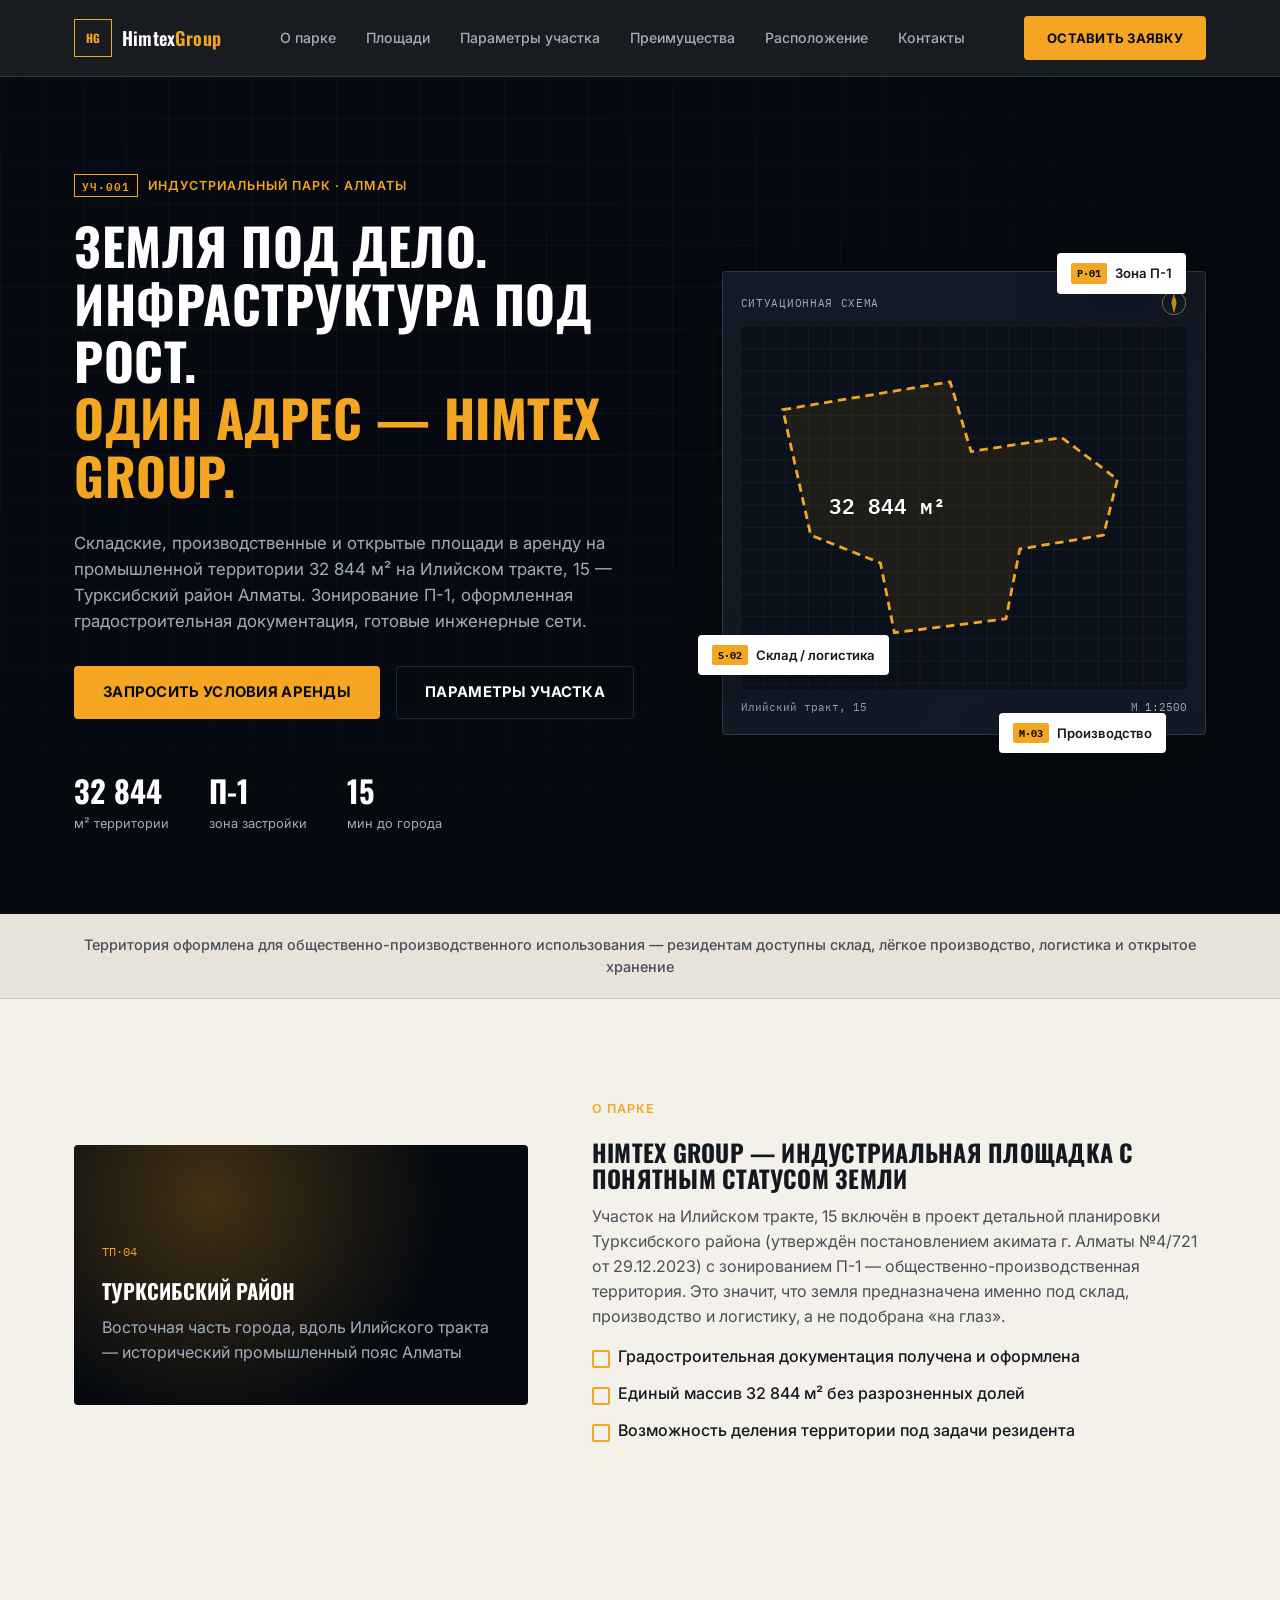
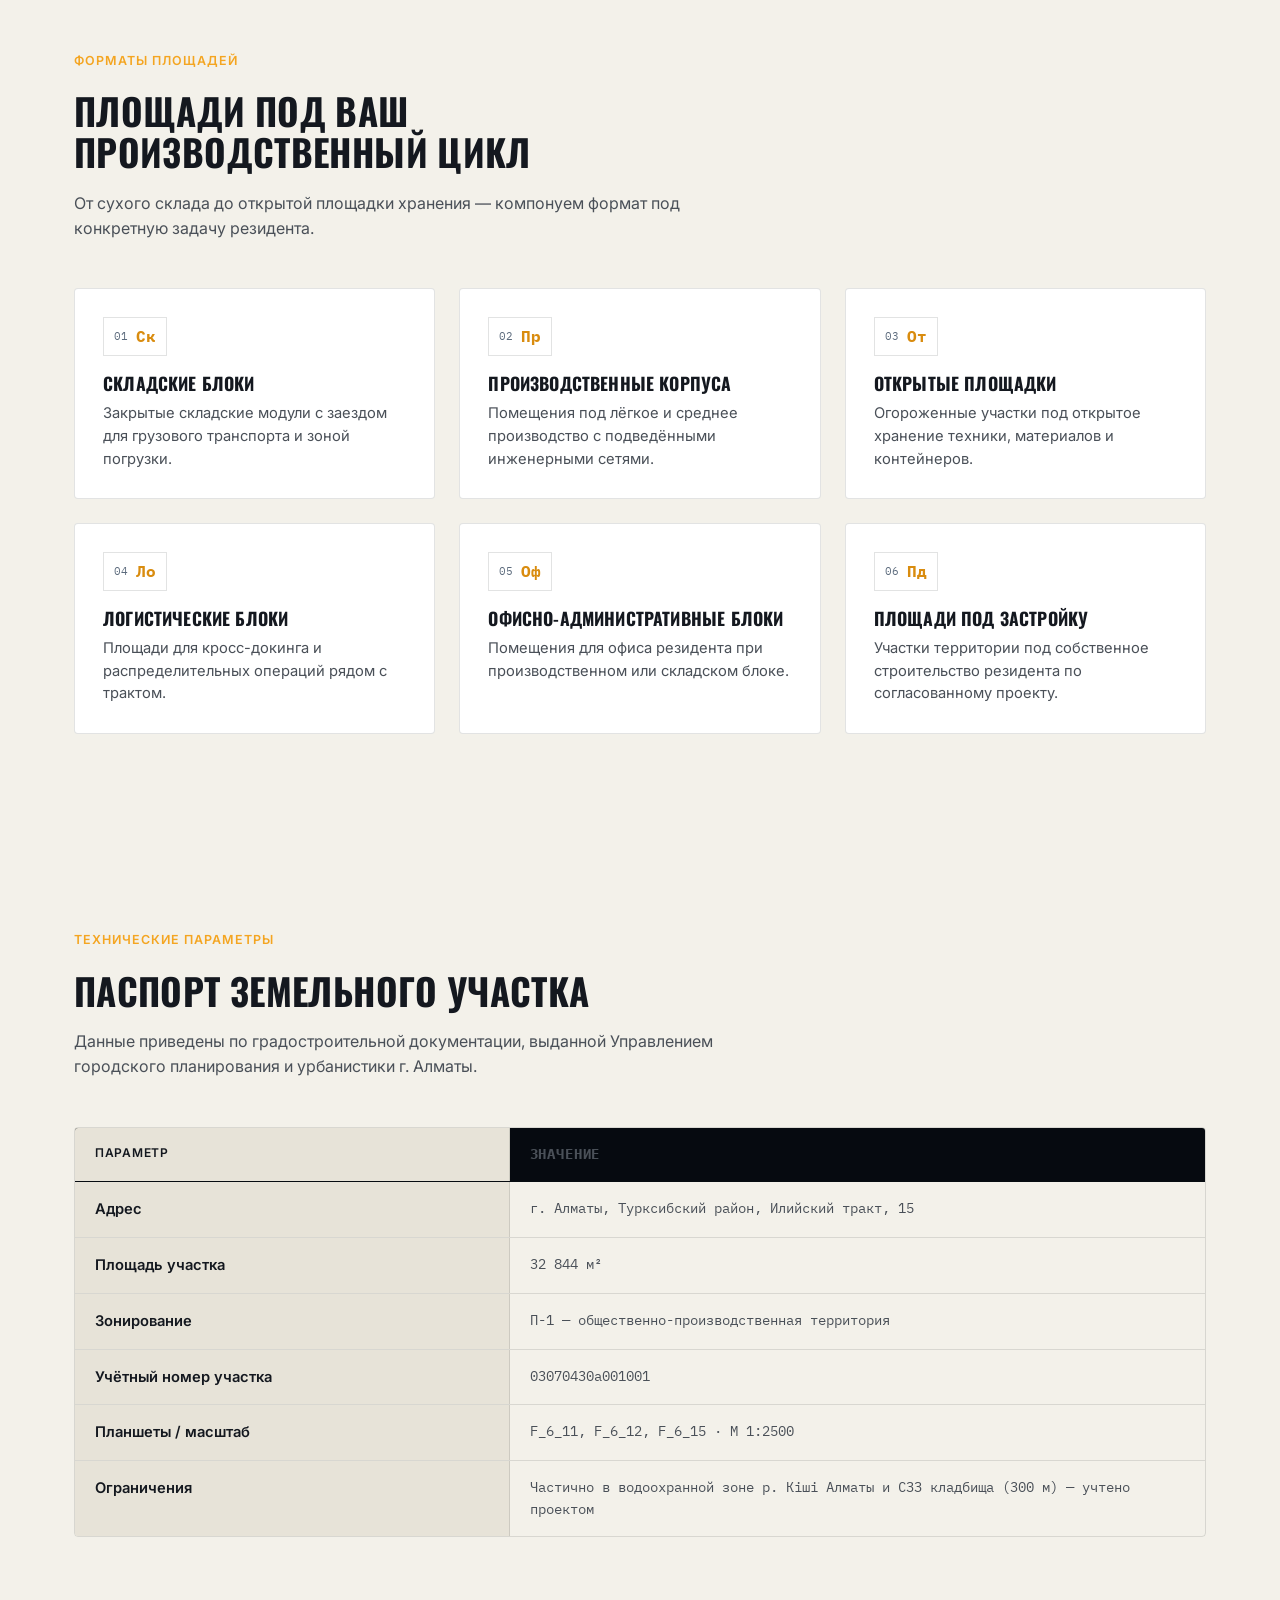
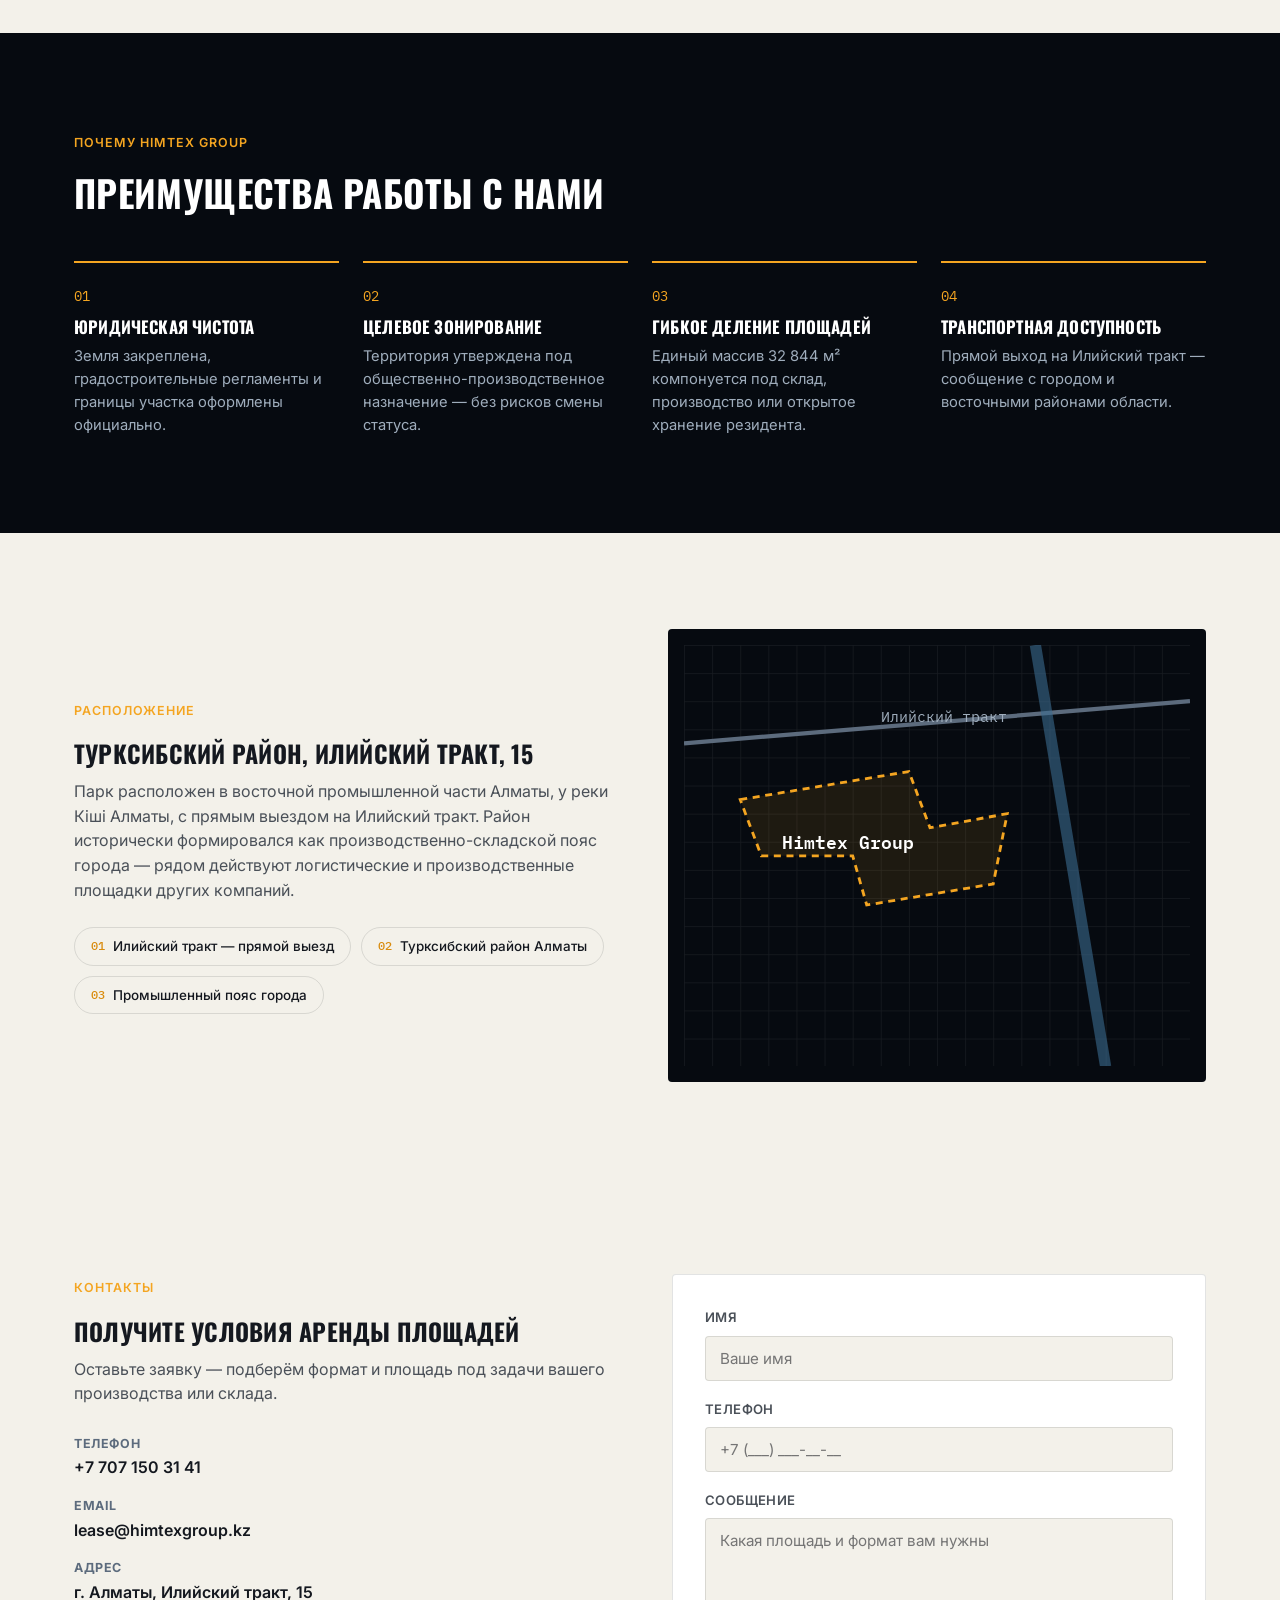
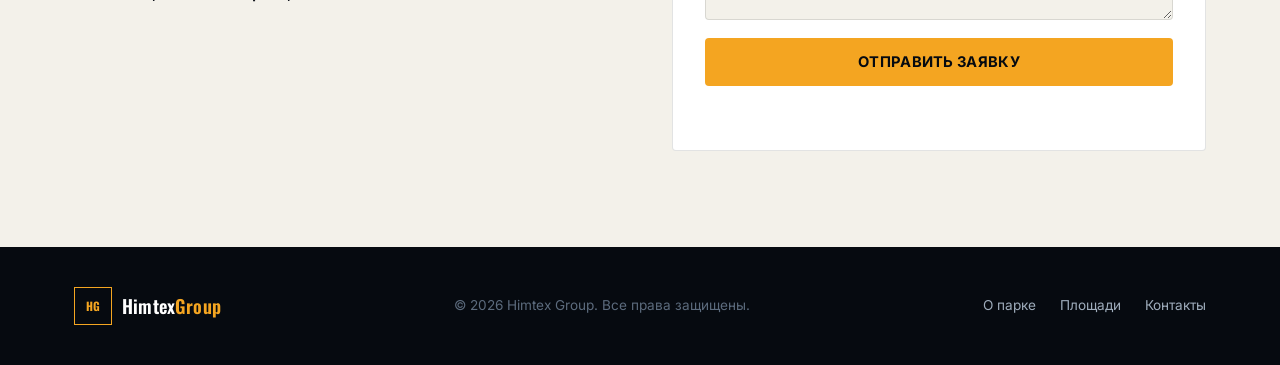
==== commit cc6fe9de: "Rename company to Himtex Group and add phone contact Co-Authored-By: Claude Sonnet 5 <noreply@anthro" ====
--- a/index.html
+++ b/index.html
@@ -3,8 +3,8 @@
 <head>
 <meta charset="UTF-8">
 <meta name="viewport" content="width=device-width, initial-scale=1.0">
-<title>TGB Group — индустриальный парк на Илийском тракте, Алматы</title>
-<meta name="description" content="TGB Group — индустриальный парк на Илийском тракте, 15 (Турксибский район, Алматы). Складские, производственные и открытые площади в аренду на участке 32 844 м², зона П-1.">
+<title>Himtex Group — индустриальный парк на Илийском тракте, Алматы</title>
+<meta name="description" content="Himtex Group — индустриальный парк на Илийском тракте, 15 (Турксибский район, Алматы). Складские, производственные и открытые площади в аренду на участке 32 844 м², зона П-1.">
 <link rel="stylesheet" href="assets/styles.css">
 <link rel="preconnect" href="https://fonts.googleapis.com">
 <link rel="preconnect" href="https://fonts.gstatic.com" crossorigin>
@@ -16,8 +16,8 @@
 <header class="site-header">
   <div class="container header-inner">
     <a href="#top" class="logo">
-      <span class="logo-mark">TGB</span>
-      <span class="logo-text">TGB<em>Group</em></span>
+      <span class="logo-mark">HG</span>
+      <span class="logo-text">Himtex<em>Group</em></span>
     </a>
     <nav class="main-nav" id="mainNav">
       <a href="#about">О парке</a>
@@ -41,7 +41,7 @@
     <div class="container hero-inner">
       <div class="hero-copy">
         <span class="eyebrow"><span class="eyebrow-code">УЧ·001</span>Индустриальный парк · Алматы</span>
-        <h1>Земля под дело. <br>Инфраструктура под рост. <br><span class="accent-text">Один адрес — TGB Group.</span></h1>
+        <h1>Земля под дело. <br>Инфраструктура под рост. <br><span class="accent-text">Один адрес — Himtex Group.</span></h1>
         <p class="hero-lead">Складские, производственные и открытые площади в аренду на промышленной территории 32 844&nbsp;м² на Илийском тракте, 15 — Турксибский район Алматы. Зонирование П-1, оформленная градостроительная документация, готовые инженерные сети.</p>
         <div class="hero-actions">
           <a href="#contact" class="btn btn-accent">Запросить условия аренды</a>
@@ -103,7 +103,7 @@
       </div>
       <div class="about-copy">
         <span class="eyebrow">О парке</span>
-        <h2>TGB Group — индустриальная площадка с понятным статусом земли</h2>
+        <h2>Himtex Group — индустриальная площадка с понятным статусом земли</h2>
         <p>Участок на Илийском тракте, 15 включён в проект детальной планировки Турксибского района (утверждён постановлением акимата г. Алматы №4/721 от 29.12.2023) с зонированием П-1 — общественно-производственная территория. Это значит, что земля предназначена именно под склад, производство и логистику, а не подобрана «на глаз».</p>
         <ul class="check-list">
           <li>Градостроительная документация получена и оформлена</li>
@@ -199,7 +199,7 @@
   <section id="advantages" class="section advantages">
     <div class="container">
       <div class="section-head light">
-        <span class="eyebrow eyebrow-light">Почему TGB Group</span>
+        <span class="eyebrow eyebrow-light">Почему Himtex Group</span>
         <h2>Преимущества работы с нами</h2>
       </div>
       <div class="advantage-grid">
@@ -250,7 +250,7 @@
           <path d="M0 70 L360 40" class="road-line"/>
           <path d="M250 0 L300 300" class="river-line"/>
           <polygon points="40,110 160,90 175,130 230,120 220,170 130,185 120,150 55,150" class="plot-outline-sm"/>
-          <text x="70" y="145" class="plot-area-label-sm">TGB Group</text>
+          <text x="70" y="145" class="plot-area-label-sm">Himtex Group</text>
           <text x="140" y="55" class="road-label">Илийский тракт</text>
         </svg>
       </div>
@@ -264,8 +264,8 @@
         <h2>Получите условия аренды площадей</h2>
         <p>Оставьте заявку — подберём формат и площадь под задачи вашего производства или склада.</p>
         <div class="contact-info">
-          <div><strong>Телефон</strong><span>+7 (727) 000-00-00</span></div>
-          <div><strong>Email</strong><span>lease@tgbgroup.kz</span></div>
+          <div><strong>Телефон</strong><span>+7 707 150 31 41</span></div>
+          <div><strong>Email</strong><span>lease@himtexgroup.kz</span></div>
           <div><strong>Адрес</strong><span>г. Алматы, Илийский тракт, 15</span></div>
         </div>
       </div>
@@ -290,10 +290,10 @@
 <footer class="site-footer">
   <div class="container footer-inner">
     <a href="#top" class="logo">
-      <span class="logo-mark">TGB</span>
-      <span class="logo-text">TGB<em>Group</em></span>
+      <span class="logo-mark">HG</span>
+      <span class="logo-text">Himtex<em>Group</em></span>
     </a>
-    <p>© 2026 TGB Group. Все права защищены.</p>
+    <p>© 2026 Himtex Group. Все права защищены.</p>
     <div class="footer-links">
       <a href="#about">О парке</a>
       <a href="#spaces">Площади</a>
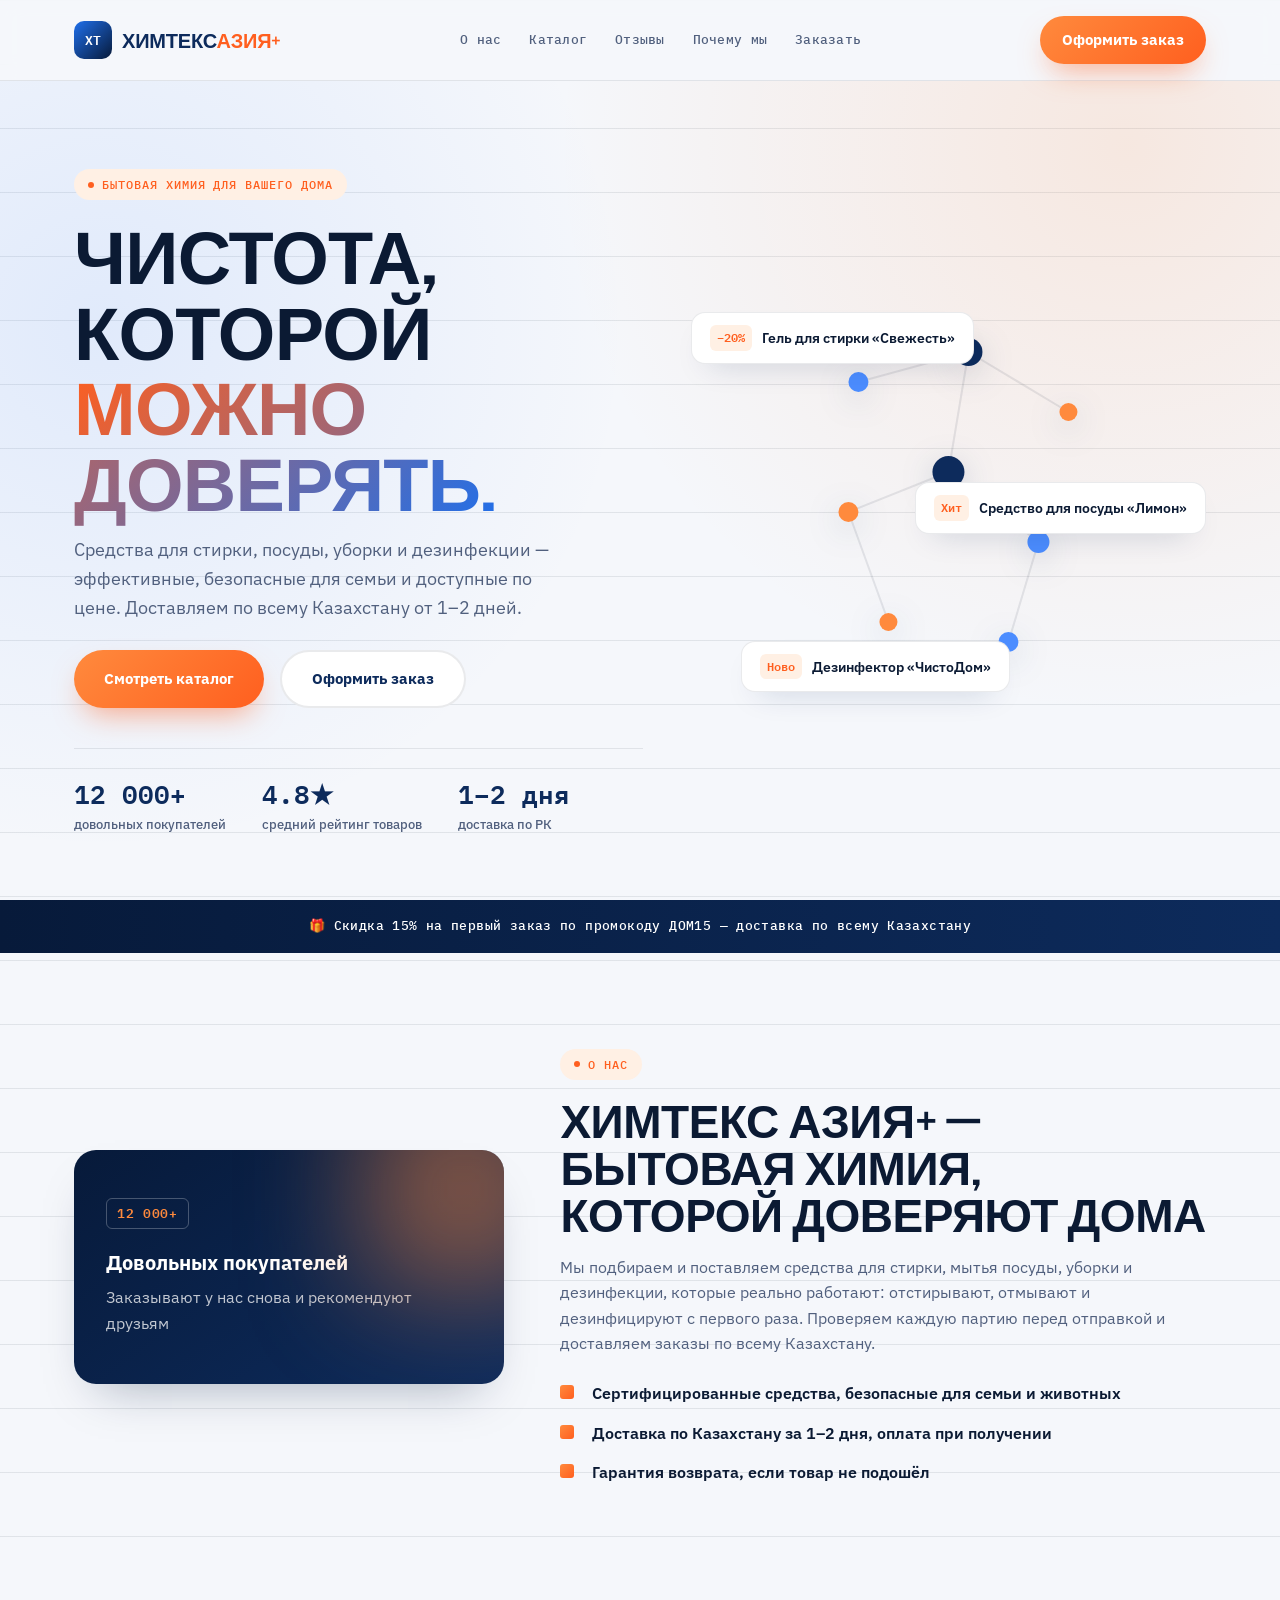
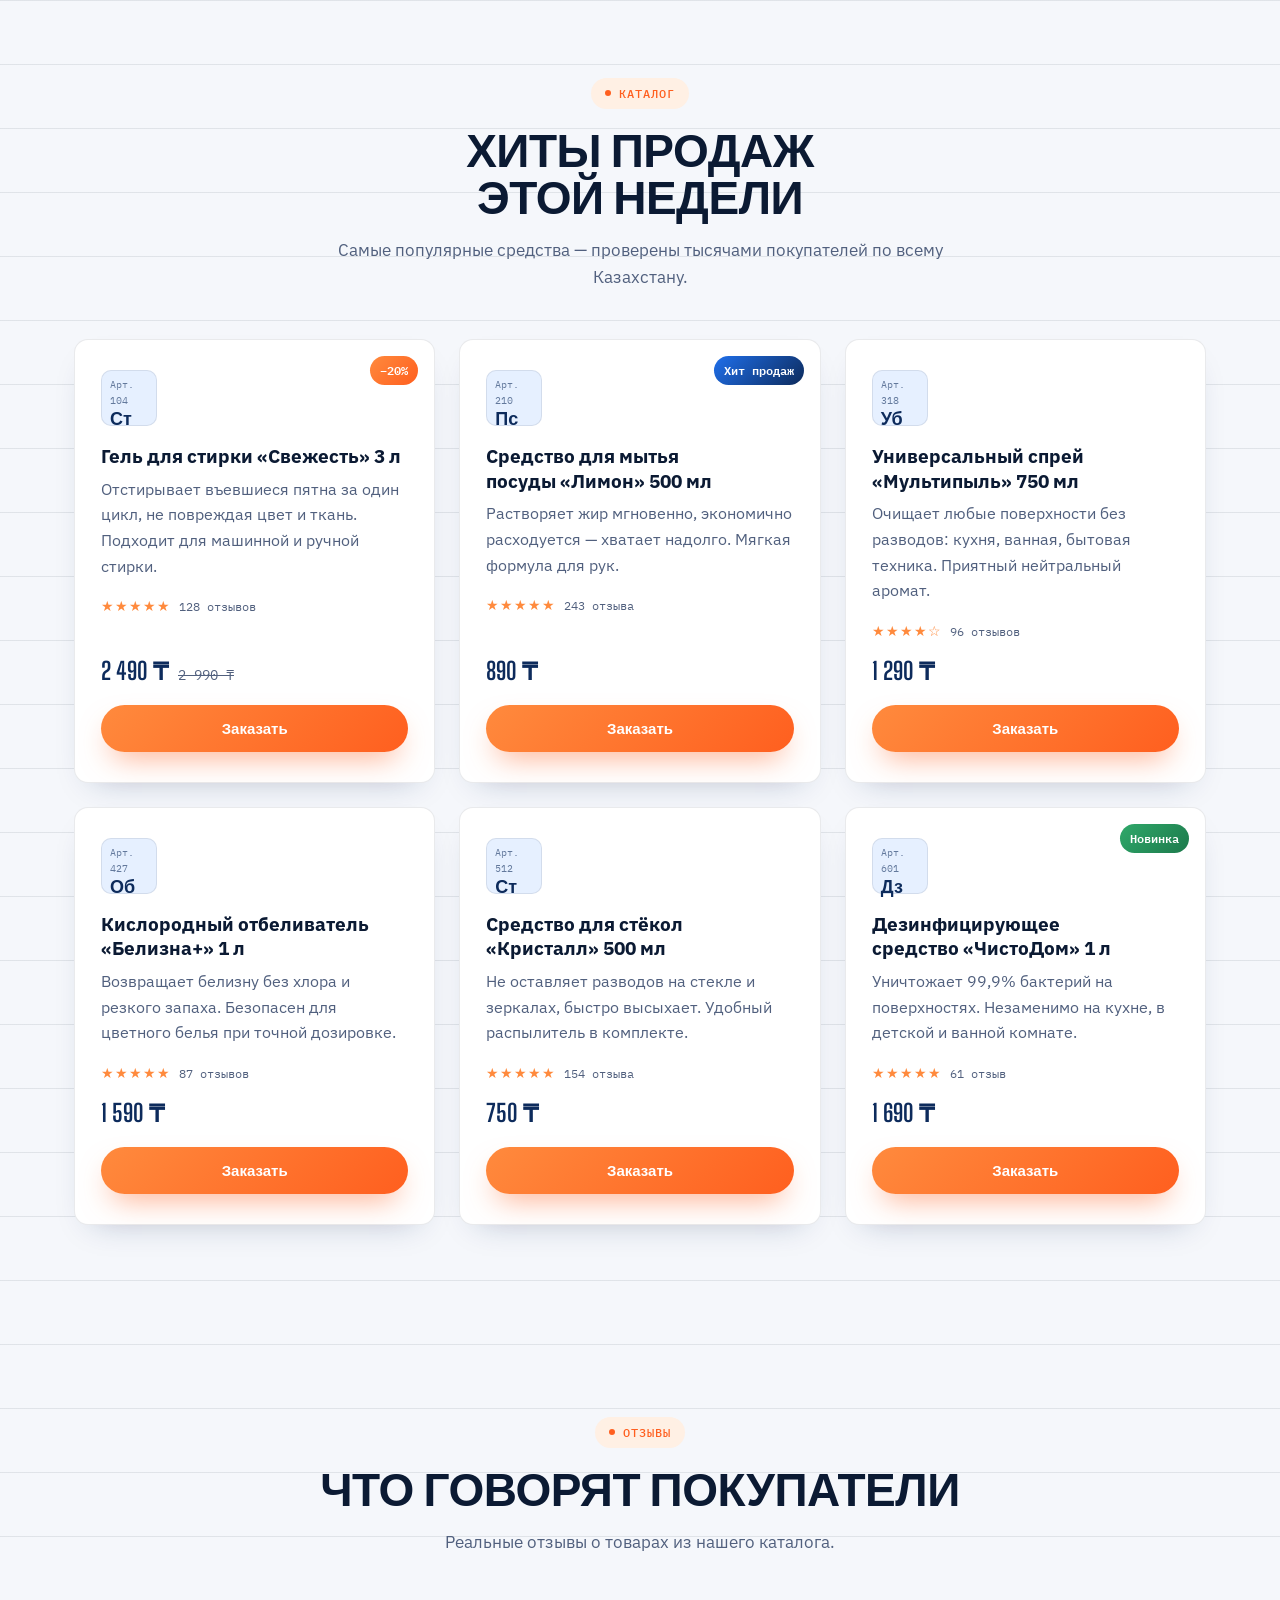
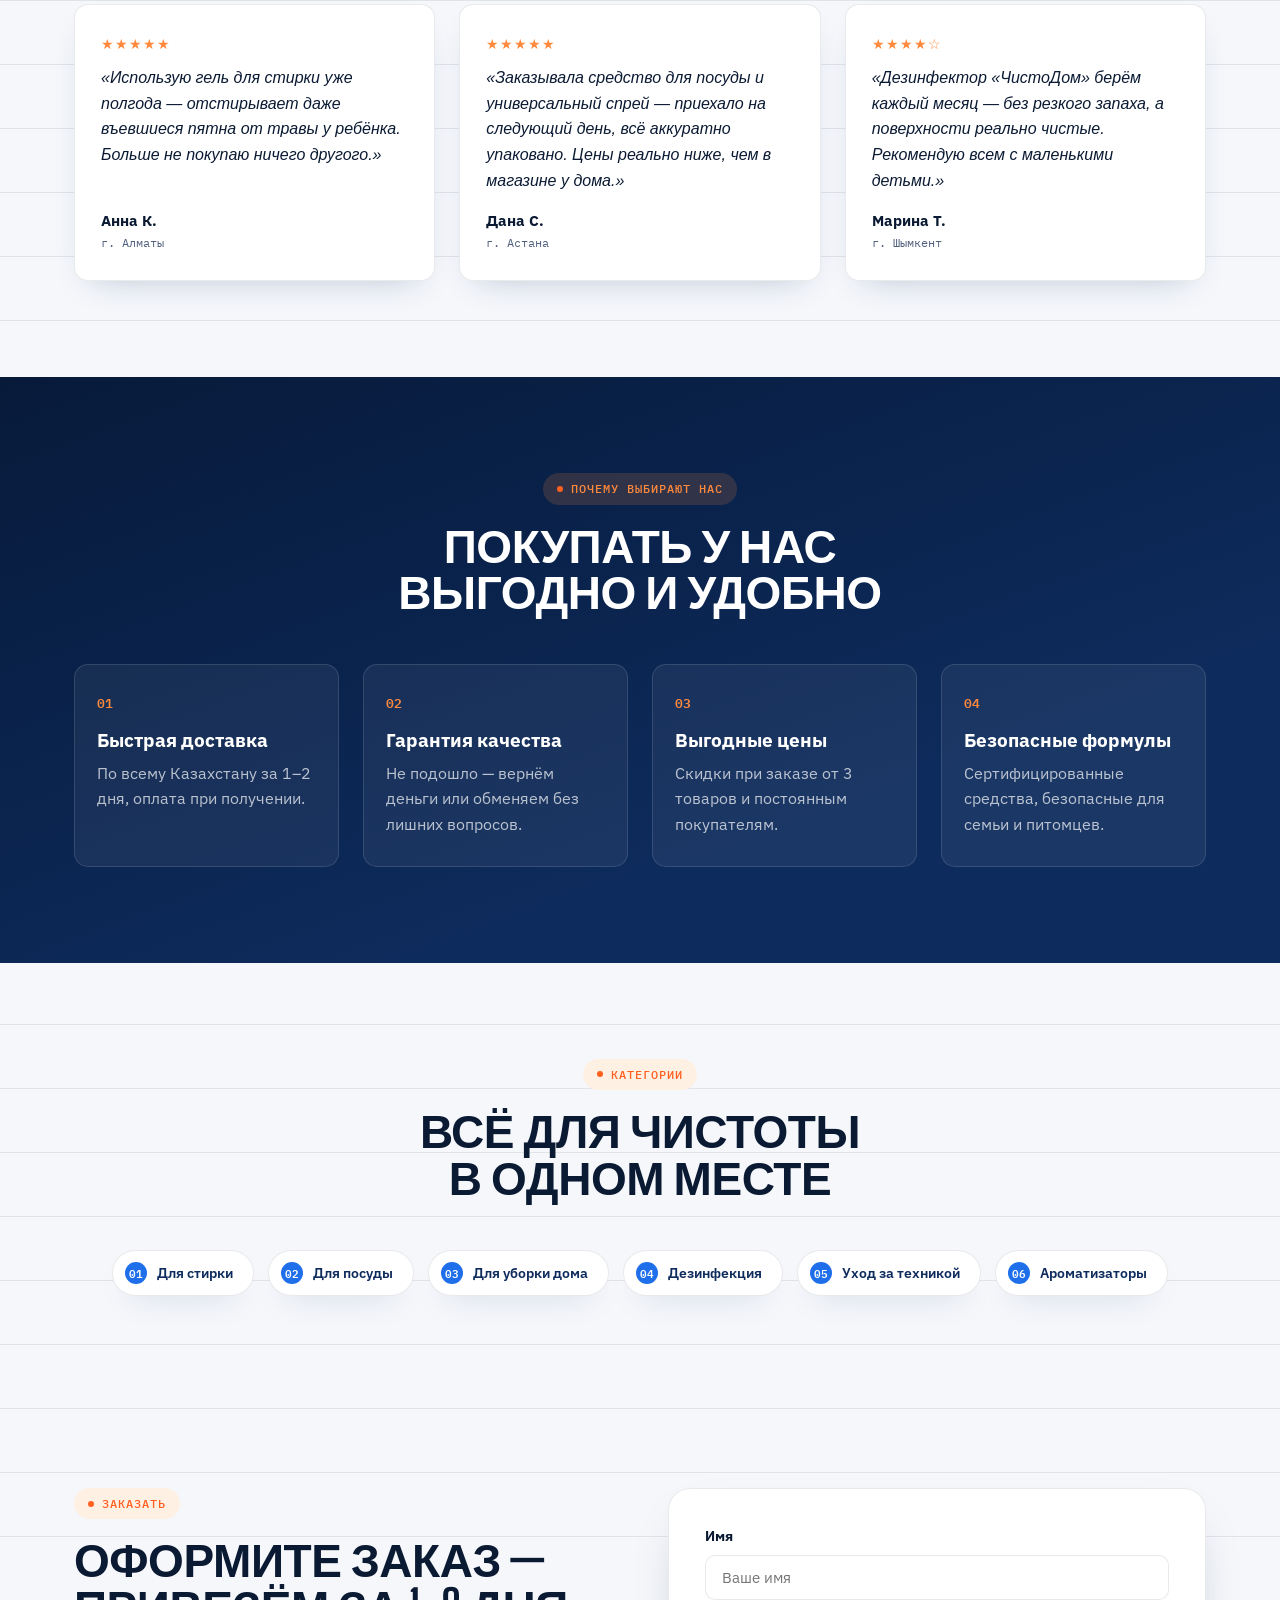
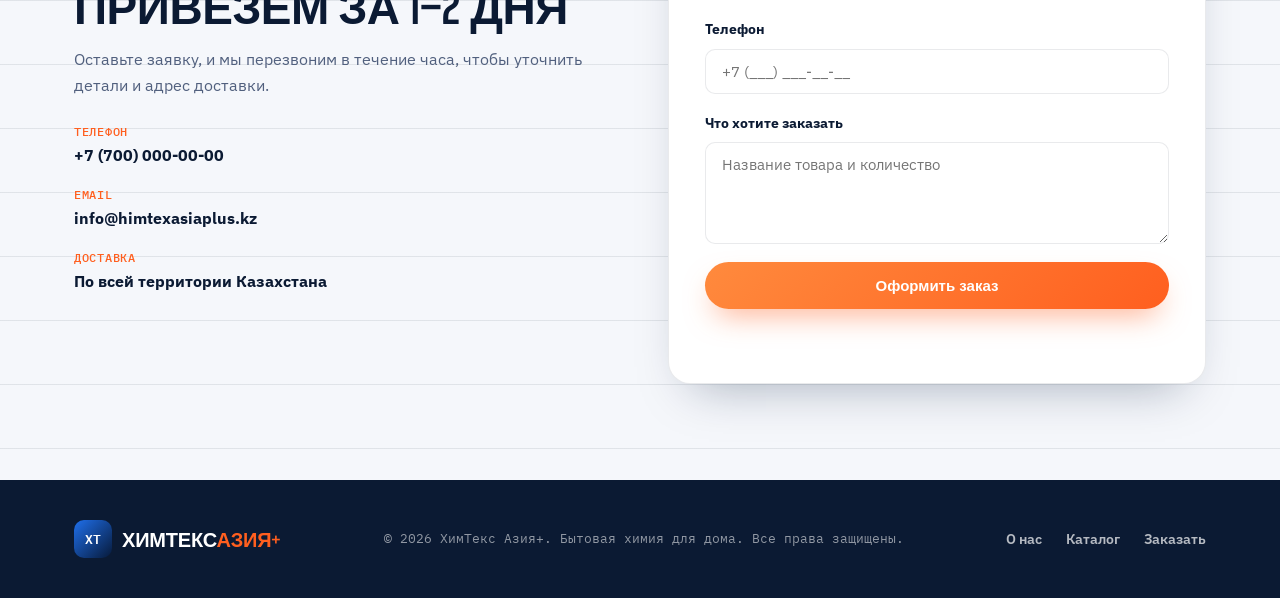
==== commit 616a8dcc: "Add household-chemicals storefront site * Add bright landing page mockup for ХимТекс Азия Плюс  Repo" ====
--- a/index.html
+++ b/index.html
@@ -3,12 +3,12 @@
 <head>
 <meta charset="UTF-8">
 <meta name="viewport" content="width=device-width, initial-scale=1.0">
-<title>Himtex Group — индустриальный парк на Илийском тракте, Алматы</title>
-<meta name="description" content="Himtex Group — индустриальный парк на Илийском тракте, 15 (Турксибский район, Алматы). Складские, производственные и открытые площади в аренду на участке 32 844 м², зона П-1.">
+<title>ХимТекс Азия+ — бытовая химия для дома с доставкой по Казахстану</title>
+<meta name="description" content="ХимТекс Азия+ — качественная бытовая химия и товары для дома: стирка, посуда, уборка, дезинфекция. Доставка по Казахстану, выгодные цены, скидка 15% на первый заказ.">
 <link rel="stylesheet" href="assets/styles.css">
 <link rel="preconnect" href="https://fonts.googleapis.com">
 <link rel="preconnect" href="https://fonts.gstatic.com" crossorigin>
-<link href="https://fonts.googleapis.com/css2?family=Oswald:wght@500;600;700&family=Inter:wght@400;500;600;700;800&family=IBM+Plex+Mono:wght@400;500;600&display=swap" rel="stylesheet">
+<link href="https://fonts.googleapis.com/css2?family=Big+Shoulders+Display:wght@600;700;800&family=IBM+Plex+Sans:wght@400;500;600;700&family=IBM+Plex+Mono:wght@400;500;600&display=swap" rel="stylesheet">
 <noscript><style>.reveal{opacity:1!important;transform:none!important;}</style></noscript>
 </head>
 <body>
@@ -16,18 +16,17 @@
 <header class="site-header">
   <div class="container header-inner">
     <a href="#top" class="logo">
-      <span class="logo-mark">HG</span>
-      <span class="logo-text">Himtex<em>Group</em></span>
+      <span class="logo-mark">ХТ</span>
+      <span class="logo-text">ХимТекс<em>Азия+</em></span>
     </a>
     <nav class="main-nav" id="mainNav">
-      <a href="#about">О парке</a>
-      <a href="#spaces">Площади</a>
-      <a href="#specs">Параметры участка</a>
-      <a href="#advantages">Преимущества</a>
-      <a href="#location">Расположение</a>
-      <a href="#contact">Контакты</a>
+      <a href="#about">О нас</a>
+      <a href="#catalog">Каталог</a>
+      <a href="#reviews">Отзывы</a>
+      <a href="#advantages">Почему мы</a>
+      <a href="#contact">Заказать</a>
     </nav>
-    <a href="#contact" class="btn btn-accent header-cta">Оставить заявку</a>
+    <a href="#contact" class="btn btn-accent header-cta">Оформить заказ</a>
     <button class="nav-toggle" id="navToggle" aria-label="Меню">
       <span></span><span></span><span></span>
     </button>
@@ -37,57 +36,49 @@
 <main id="top">
 
   <section class="hero">
-    <div class="hero-grid" aria-hidden="true"></div>
     <div class="container hero-inner">
       <div class="hero-copy">
-        <span class="eyebrow"><span class="eyebrow-code">УЧ·001</span>Индустриальный парк · Алматы</span>
-        <h1>Земля под дело. <br>Инфраструктура под рост. <br><span class="accent-text">Один адрес — Himtex Group.</span></h1>
-        <p class="hero-lead">Складские, производственные и открытые площади в аренду на промышленной территории 32 844&nbsp;м² на Илийском тракте, 15 — Турксибский район Алматы. Зонирование П-1, оформленная градостроительная документация, готовые инженерные сети.</p>
+        <span class="eyebrow">Бытовая химия для вашего дома</span>
+        <h1>Чистота, <br>которой <br><span class="accent-text">можно доверять.</span></h1>
+        <p class="hero-lead">Средства для стирки, посуды, уборки и дезинфекции — эффективные, безопасные для семьи и доступные по цене. Доставляем по всему Казахстану от 1–2 дней.</p>
         <div class="hero-actions">
-          <a href="#contact" class="btn btn-accent">Запросить условия аренды</a>
-          <a href="#specs" class="btn btn-ghost">Параметры участка</a>
+          <a href="#catalog" class="btn btn-accent">Смотреть каталог</a>
+          <a href="#contact" class="btn btn-ghost">Оформить заказ</a>
         </div>
         <div class="hero-stats">
-          <div class="stat"><span class="stat-num">32 844</span><span class="stat-label">м² территории</span></div>
-          <div class="stat"><span class="stat-num">П-1</span><span class="stat-label">зона застройки</span></div>
-          <div class="stat"><span class="stat-num">15</span><span class="stat-label">мин до города</span></div>
+          <div class="stat"><span class="stat-num">12 000+</span><span class="stat-label">довольных покупателей</span></div>
+          <div class="stat"><span class="stat-num">4.8★</span><span class="stat-label">средний рейтинг товаров</span></div>
+          <div class="stat"><span class="stat-num">1–2 дня</span><span class="stat-label">доставка по РК</span></div>
         </div>
       </div>
       <div class="hero-visual" aria-hidden="true">
-        <div class="plot-card">
-          <div class="plot-card-head">
-            <span>СИТУАЦИОННАЯ СХЕМА</span>
-            <svg class="compass" viewBox="0 0 40 40" fill="none">
-              <circle cx="20" cy="20" r="18" stroke="currentColor" stroke-width="1"/>
-              <path d="M20 4 L24 20 L20 36 L16 20 Z" fill="currentColor" opacity="0.9"/>
-              <text x="20" y="12" class="compass-n">N</text>
-            </svg>
-          </div>
-          <svg class="plot-shape" viewBox="0 0 320 260" fill="none">
-            <defs>
-              <pattern id="grid" width="16" height="16" patternUnits="userSpaceOnUse">
-                <path d="M16 0H0V16" fill="none" stroke="rgba(255,255,255,0.06)" stroke-width="1"/>
-              </pattern>
-            </defs>
-            <rect width="320" height="260" fill="url(#grid)"/>
-            <polygon points="30,60 150,40 165,90 230,80 270,110 260,150 200,160 190,210 110,220 100,170 50,150" class="plot-outline"/>
-            <text x="105" y="135" class="plot-area-label">32 844 м²</text>
-          </svg>
-          <div class="plot-card-foot">
-            <span>Илийский тракт, 15</span>
-            <span>М 1:2500</span>
-          </div>
-        </div>
-        <div class="hero-card hero-card-1"><span class="spec-code">P·01</span> Зона П-1</div>
-        <div class="hero-card hero-card-2"><span class="spec-code">S·02</span> Склад / логистика</div>
-        <div class="hero-card hero-card-3"><span class="spec-code">M·03</span> Производство</div>
+        <svg class="molecule" viewBox="0 0 420 420" fill="none">
+          <line x1="120" y1="90" x2="230" y2="60" class="bond"/>
+          <line x1="230" y1="60" x2="330" y2="120" class="bond"/>
+          <line x1="230" y1="60" x2="210" y2="180" class="bond"/>
+          <line x1="210" y1="180" x2="110" y2="220" class="bond"/>
+          <line x1="210" y1="180" x2="300" y2="250" class="bond"/>
+          <line x1="110" y1="220" x2="150" y2="330" class="bond"/>
+          <line x1="300" y1="250" x2="270" y2="350" class="bond"/>
+          <circle cx="120" cy="90" r="10" class="atom atom-blue"/>
+          <circle cx="230" cy="60" r="14" class="atom atom-navy"/>
+          <circle cx="330" cy="120" r="9" class="atom atom-orange"/>
+          <circle cx="210" cy="180" r="16" class="atom atom-navy"/>
+          <circle cx="110" cy="220" r="10" class="atom atom-orange"/>
+          <circle cx="300" cy="250" r="11" class="atom atom-blue"/>
+          <circle cx="150" cy="330" r="9" class="atom atom-orange"/>
+          <circle cx="270" cy="350" r="10" class="atom atom-blue"/>
+        </svg>
+        <div class="hero-card hero-card-1"><span class="spec-code">−20%</span> Гель для стирки «Свежесть»</div>
+        <div class="hero-card hero-card-2"><span class="spec-code">Хит</span> Средство для посуды «Лимон»</div>
+        <div class="hero-card hero-card-3"><span class="spec-code">Ново</span> Дезинфектор «ЧистоДом»</div>
       </div>
     </div>
   </section>
 
   <section class="strip">
     <div class="container strip-inner">
-      <p>Территория оформлена для общественно-производственного использования — резидентам доступны склад, лёгкое производство, логистика и открытое хранение</p>
+      <p>🎁 Скидка 15% на первый заказ по промокоду ДОМ15 — доставка по всему Казахстану</p>
     </div>
   </section>
 
@@ -96,101 +87,109 @@
       <div class="about-media" aria-hidden="true">
         <div class="about-card">
           <div class="about-card-glow"></div>
-          <span class="about-card-code">ТП·04</span>
-          <strong>Турксибский район</strong>
-          <p>Восточная часть города, вдоль Илийского тракта — исторический промышленный пояс Алматы</p>
+          <span class="about-card-code">12 000+</span>
+          <strong>Довольных покупателей</strong>
+          <p>Заказывают у нас снова и рекомендуют друзьям</p>
         </div>
       </div>
       <div class="about-copy">
-        <span class="eyebrow">О парке</span>
-        <h2>Himtex Group — индустриальная площадка с понятным статусом земли</h2>
-        <p>Участок на Илийском тракте, 15 включён в проект детальной планировки Турксибского района (утверждён постановлением акимата г. Алматы №4/721 от 29.12.2023) с зонированием П-1 — общественно-производственная территория. Это значит, что земля предназначена именно под склад, производство и логистику, а не подобрана «на глаз».</p>
+        <span class="eyebrow">О нас</span>
+        <h2>ХимТекс Азия+ — бытовая химия, которой доверяют дома</h2>
+        <p>Мы подбираем и поставляем средства для стирки, мытья посуды, уборки и дезинфекции, которые реально работают: отстирывают, отмывают и дезинфицируют с первого раза. Проверяем каждую партию перед отправкой и доставляем заказы по всему Казахстану.</p>
         <ul class="check-list">
-          <li>Градостроительная документация получена и оформлена</li>
-          <li>Единый массив 32 844 м² без разрозненных долей</li>
-          <li>Возможность деления территории под задачи резидента</li>
+          <li>Сертифицированные средства, безопасные для семьи и животных</li>
+          <li>Доставка по Казахстану за 1–2 дня, оплата при получении</li>
+          <li>Гарантия возврата, если товар не подошёл</li>
         </ul>
       </div>
     </div>
   </section>
 
-  <section id="spaces" class="section spaces">
+  <section id="catalog" class="section products">
     <div class="container">
       <div class="section-head">
-        <span class="eyebrow">Форматы площадей</span>
-        <h2>Площади под ваш производственный цикл</h2>
-        <p class="section-lead">От сухого склада до открытой площадки хранения — компонуем формат под конкретную задачу резидента.</p>
+        <span class="eyebrow">Каталог</span>
+        <h2>Хиты продаж этой недели</h2>
+        <p class="section-lead">Самые популярные средства — проверены тысячами покупателей по всему Казахстану.</p>
       </div>
       <div class="card-grid">
         <div class="product-card reveal">
-          <div class="element-tile"><span class="element-num">01</span><span class="element-sym">Ск</span></div>
-          <h3>Складские блоки</h3>
-          <p>Закрытые складские модули с заездом для грузового транспорта и зоной погрузки.</p>
-        </div>
-        <div class="product-card reveal">
-          <div class="element-tile"><span class="element-num">02</span><span class="element-sym">Пр</span></div>
-          <h3>Производственные корпуса</h3>
-          <p>Помещения под лёгкое и среднее производство с подведёнными инженерными сетями.</p>
-        </div>
-        <div class="product-card reveal">
-          <div class="element-tile"><span class="element-num">03</span><span class="element-sym">От</span></div>
-          <h3>Открытые площадки</h3>
-          <p>Огороженные участки под открытое хранение техники, материалов и контейнеров.</p>
-        </div>
-        <div class="product-card reveal">
-          <div class="element-tile"><span class="element-num">04</span><span class="element-sym">Ло</span></div>
-          <h3>Логистические блоки</h3>
-          <p>Площади для кросс-докинга и распределительных операций рядом с трактом.</p>
-        </div>
-        <div class="product-card reveal">
-          <div class="element-tile"><span class="element-num">05</span><span class="element-sym">Оф</span></div>
-          <h3>Офисно-административные блоки</h3>
-          <p>Помещения для офиса резидента при производственном или складском блоке.</p>
-        </div>
-        <div class="product-card reveal">
-          <div class="element-tile"><span class="element-num">06</span><span class="element-sym">Пд</span></div>
-          <h3>Площади под застройку</h3>
-          <p>Участки территории под собственное строительство резидента по согласованному проекту.</p>
-        </div>
-      </div>
-    </div>
-  </section>
-
-  <section id="specs" class="section specs">
+          <div class="product-badge">−20%</div>
+          <div class="element-tile"><span class="element-num">Арт. 104</span><span class="element-sym">Ст</span></div>
+          <h3>Гель для стирки «Свежесть» 3 л</h3>
+          <p>Отстирывает въевшиеся пятна за один цикл, не повреждая цвет и ткань. Подходит для машинной и ручной стирки.</p>
+          <div class="rating">★★★★★ <span class="rating-count">128 отзывов</span></div>
+          <div class="price-row"><span class="price">2 490 ₸</span><span class="price-old">2 990 ₸</span></div>
+          <button class="btn btn-accent btn-block cta-order" data-product="Гель для стирки «Свежесть» 3 л — 2 490 ₸">Заказать</button>
+        </div>
+        <div class="product-card reveal">
+          <div class="product-badge product-badge-hit">Хит продаж</div>
+          <div class="element-tile"><span class="element-num">Арт. 210</span><span class="element-sym">Пс</span></div>
+          <h3>Средство для мытья посуды «Лимон» 500 мл</h3>
+          <p>Растворяет жир мгновенно, экономично расходуется — хватает надолго. Мягкая формула для рук.</p>
+          <div class="rating">★★★★★ <span class="rating-count">243 отзыва</span></div>
+          <div class="price-row"><span class="price">890 ₸</span></div>
+          <button class="btn btn-accent btn-block cta-order" data-product="Средство для мытья посуды «Лимон» 500 мл — 890 ₸">Заказать</button>
+        </div>
+        <div class="product-card reveal">
+          <div class="element-tile"><span class="element-num">Арт. 318</span><span class="element-sym">Уб</span></div>
+          <h3>Универсальный спрей «Мультипыль» 750 мл</h3>
+          <p>Очищает любые поверхности без разводов: кухня, ванная, бытовая техника. Приятный нейтральный аромат.</p>
+          <div class="rating">★★★★☆ <span class="rating-count">96 отзывов</span></div>
+          <div class="price-row"><span class="price">1 290 ₸</span></div>
+          <button class="btn btn-accent btn-block cta-order" data-product="Универсальный спрей «Мультипыль» 750 мл — 1 290 ₸">Заказать</button>
+        </div>
+        <div class="product-card reveal">
+          <div class="element-tile"><span class="element-num">Арт. 427</span><span class="element-sym">Об</span></div>
+          <h3>Кислородный отбеливатель «Белизна+» 1 л</h3>
+          <p>Возвращает белизну без хлора и резкого запаха. Безопасен для цветного белья при точной дозировке.</p>
+          <div class="rating">★★★★★ <span class="rating-count">87 отзывов</span></div>
+          <div class="price-row"><span class="price">1 590 ₸</span></div>
+          <button class="btn btn-accent btn-block cta-order" data-product="Кислородный отбеливатель «Белизна+» 1 л — 1 590 ₸">Заказать</button>
+        </div>
+        <div class="product-card reveal">
+          <div class="element-tile"><span class="element-num">Арт. 512</span><span class="element-sym">Ст</span></div>
+          <h3>Средство для стёкол «Кристалл» 500 мл</h3>
+          <p>Не оставляет разводов на стекле и зеркалах, быстро высыхает. Удобный распылитель в комплекте.</p>
+          <div class="rating">★★★★★ <span class="rating-count">154 отзыва</span></div>
+          <div class="price-row"><span class="price">750 ₸</span></div>
+          <button class="btn btn-accent btn-block cta-order" data-product="Средство для стёкол «Кристалл» 500 мл — 750 ₸">Заказать</button>
+        </div>
+        <div class="product-card reveal">
+          <div class="product-badge product-badge-new">Новинка</div>
+          <div class="element-tile"><span class="element-num">Арт. 601</span><span class="element-sym">Дз</span></div>
+          <h3>Дезинфицирующее средство «ЧистоДом» 1 л</h3>
+          <p>Уничтожает 99,9% бактерий на поверхностях. Незаменимо на кухне, в детской и ванной комнате.</p>
+          <div class="rating">★★★★★ <span class="rating-count">61 отзыв</span></div>
+          <div class="price-row"><span class="price">1 690 ₸</span></div>
+          <button class="btn btn-accent btn-block cta-order" data-product="Дезинфицирующее средство «ЧистоДом» 1 л — 1 690 ₸">Заказать</button>
+        </div>
+      </div>
+    </div>
+  </section>
+
+  <section id="reviews" class="section reviews">
     <div class="container">
       <div class="section-head">
-        <span class="eyebrow">Технические параметры</span>
-        <h2>Паспорт земельного участка</h2>
-        <p class="section-lead">Данные приведены по градостроительной документации, выданной Управлением городского планирования и урбанистики г. Алматы.</p>
-      </div>
-      <div class="specs-table" role="table">
-        <div class="specs-row specs-head" role="row">
-          <span role="columnheader">Параметр</span>
-          <span role="columnheader">Значение</span>
-        </div>
-        <div class="specs-row" role="row">
-          <span data-label="Параметр">Адрес</span>
-          <span data-label="Значение">г. Алматы, Турксибский район, Илийский тракт, 15</span>
-        </div>
-        <div class="specs-row" role="row">
-          <span data-label="Параметр">Площадь участка</span>
-          <span data-label="Значение">32 844&nbsp;м²</span>
-        </div>
-        <div class="specs-row" role="row">
-          <span data-label="Параметр">Зонирование</span>
-          <span data-label="Значение">П-1 — общественно-производственная территория</span>
-        </div>
-        <div class="specs-row" role="row">
-          <span data-label="Параметр">Учётный номер участка</span>
-          <span data-label="Значение">03070430a001001</span>
-        </div>
-        <div class="specs-row" role="row">
-          <span data-label="Параметр">Планшеты / масштаб</span>
-          <span data-label="Значение">F_6_11, F_6_12, F_6_15 · М 1:2500</span>
-        </div>
-        <div class="specs-row" role="row">
-          <span data-label="Параметр">Ограничения</span>
-          <span data-label="Значение">Частично в водоохранной зоне р. Кіші Алматы и СЗЗ кладбища (300 м) — учтено проектом</span>
+        <span class="eyebrow">Отзывы</span>
+        <h2>Что говорят покупатели</h2>
+        <p class="section-lead">Реальные отзывы о товарах из нашего каталога.</p>
+      </div>
+      <div class="card-grid reviews-grid">
+        <div class="review-card reveal">
+          <div class="rating">★★★★★</div>
+          <p>«Использую гель для стирки уже полгода — отстирывает даже въевшиеся пятна от травы у ребёнка. Больше не покупаю ничего другого.»</p>
+          <strong>Анна К.</strong><span>г. Алматы</span>
+        </div>
+        <div class="review-card reveal">
+          <div class="rating">★★★★★</div>
+          <p>«Заказывала средство для посуды и универсальный спрей — приехало на следующий день, всё аккуратно упаковано. Цены реально ниже, чем в магазине у дома.»</p>
+          <strong>Дана С.</strong><span>г. Астана</span>
+        </div>
+        <div class="review-card reveal">
+          <div class="rating">★★★★☆</div>
+          <p>«Дезинфектор «ЧистоДом» берём каждый месяц — без резкого запаха, а поверхности реально чистые. Рекомендую всем с маленькими детьми.»</p>
+          <strong>Марина Т.</strong><span>г. Шымкент</span>
         </div>
       </div>
     </div>
@@ -199,60 +198,47 @@
   <section id="advantages" class="section advantages">
     <div class="container">
       <div class="section-head light">
-        <span class="eyebrow eyebrow-light">Почему Himtex Group</span>
-        <h2>Преимущества работы с нами</h2>
+        <span class="eyebrow eyebrow-light">Почему выбирают нас</span>
+        <h2>Покупать у нас выгодно и удобно</h2>
       </div>
       <div class="advantage-grid">
         <div class="advantage-item reveal">
           <span class="advantage-num">01</span>
-          <h3>Юридическая чистота</h3>
-          <p>Земля закреплена, градостроительные регламенты и границы участка оформлены официально.</p>
+          <h3>Быстрая доставка</h3>
+          <p>По всему Казахстану за 1–2 дня, оплата при получении.</p>
         </div>
         <div class="advantage-item reveal">
           <span class="advantage-num">02</span>
-          <h3>Целевое зонирование</h3>
-          <p>Территория утверждена под общественно-производственное назначение — без рисков смены статуса.</p>
+          <h3>Гарантия качества</h3>
+          <p>Не подошло — вернём деньги или обменяем без лишних вопросов.</p>
         </div>
         <div class="advantage-item reveal">
           <span class="advantage-num">03</span>
-          <h3>Гибкое деление площадей</h3>
-          <p>Единый массив 32 844 м² компонуется под склад, производство или открытое хранение резидента.</p>
+          <h3>Выгодные цены</h3>
+          <p>Скидки при заказе от 3 товаров и постоянным покупателям.</p>
         </div>
         <div class="advantage-item reveal">
           <span class="advantage-num">04</span>
-          <h3>Транспортная доступность</h3>
-          <p>Прямой выход на Илийский тракт — сообщение с городом и восточными районами области.</p>
-        </div>
-      </div>
-    </div>
-  </section>
-
-  <section id="location" class="section location">
-    <div class="container location-grid">
-      <div class="location-copy">
-        <span class="eyebrow">Расположение</span>
-        <h2>Турксибский район, Илийский тракт, 15</h2>
-        <p>Парк расположен в восточной промышленной части Алматы, у реки Кіші Алматы, с прямым выездом на Илийский тракт. Район исторически формировался как производственно-складской пояс города — рядом действуют логистические и производственные площадки других компаний.</p>
-        <div class="industry-row">
-          <span class="industry-pill"><em>01</em>Илийский тракт — прямой выезд</span>
-          <span class="industry-pill"><em>02</em>Турксибский район Алматы</span>
-          <span class="industry-pill"><em>03</em>Промышленный пояс города</span>
-        </div>
-      </div>
-      <div class="location-media" aria-hidden="true">
-        <svg class="location-map" viewBox="0 0 360 300" fill="none">
-          <rect width="360" height="300" fill="url(#gridLoc)"/>
-          <defs>
-            <pattern id="gridLoc" width="20" height="20" patternUnits="userSpaceOnUse">
-              <path d="M20 0H0V20" fill="none" stroke="rgba(255,255,255,0.07)" stroke-width="1"/>
-            </pattern>
-          </defs>
-          <path d="M0 70 L360 40" class="road-line"/>
-          <path d="M250 0 L300 300" class="river-line"/>
-          <polygon points="40,110 160,90 175,130 230,120 220,170 130,185 120,150 55,150" class="plot-outline-sm"/>
-          <text x="70" y="145" class="plot-area-label-sm">Himtex Group</text>
-          <text x="140" y="55" class="road-label">Илийский тракт</text>
-        </svg>
+          <h3>Безопасные формулы</h3>
+          <p>Сертифицированные средства, безопасные для семьи и питомцев.</p>
+        </div>
+      </div>
+    </div>
+  </section>
+
+  <section id="categories" class="section industries">
+    <div class="container">
+      <div class="section-head">
+        <span class="eyebrow">Категории</span>
+        <h2>Всё для чистоты в одном месте</h2>
+      </div>
+      <div class="industry-row">
+        <a href="#catalog" class="industry-pill"><em>01</em>Для стирки</a>
+        <a href="#catalog" class="industry-pill"><em>02</em>Для посуды</a>
+        <a href="#catalog" class="industry-pill"><em>03</em>Для уборки дома</a>
+        <a href="#catalog" class="industry-pill"><em>04</em>Дезинфекция</a>
+        <a href="#catalog" class="industry-pill"><em>05</em>Уход за техникой</a>
+        <a href="#catalog" class="industry-pill"><em>06</em>Ароматизаторы</a>
       </div>
     </div>
   </section>
@@ -260,26 +246,26 @@
   <section id="contact" class="section contact">
     <div class="container contact-grid">
       <div class="contact-copy">
-        <span class="eyebrow">Контакты</span>
-        <h2>Получите условия аренды площадей</h2>
-        <p>Оставьте заявку — подберём формат и площадь под задачи вашего производства или склада.</p>
+        <span class="eyebrow">Заказать</span>
+        <h2>Оформите заказ — привезём за 1–2 дня</h2>
+        <p>Оставьте заявку, и мы перезвоним в течение часа, чтобы уточнить детали и адрес доставки.</p>
         <div class="contact-info">
-          <div><strong>Телефон</strong><span>+7 707 150 31 41</span></div>
-          <div><strong>Email</strong><span>lease@himtexgroup.kz</span></div>
-          <div><strong>Адрес</strong><span>г. Алматы, Илийский тракт, 15</span></div>
+          <div><strong>Телефон</strong><span>+7 (700) 000-00-00</span></div>
+          <div><strong>Email</strong><span>info@himtexasiaplus.kz</span></div>
+          <div><strong>Доставка</strong><span>По всей территории Казахстана</span></div>
         </div>
       </div>
       <form class="contact-form" id="contactForm">
-        <label>Имя
-          <input type="text" name="name" placeholder="Ваше имя" required>
+        <label for="f-name">Имя
+          <input id="f-name" type="text" name="name" placeholder="Ваше имя" required>
         </label>
-        <label>Телефон
-          <input type="tel" name="phone" placeholder="+7 (___) ___-__-__" required>
+        <label for="f-phone">Телефон
+          <input id="f-phone" type="tel" name="phone" placeholder="+7 (___) ___-__-__" required>
         </label>
-        <label>Сообщение
-          <textarea name="message" rows="4" placeholder="Какая площадь и формат вам нужны"></textarea>
+        <label for="f-message">Что хотите заказать
+          <textarea id="f-message" name="message" rows="4" placeholder="Название товара и количество"></textarea>
         </label>
-        <button type="submit" class="btn btn-accent btn-block">Отправить заявку</button>
+        <button type="submit" class="btn btn-accent btn-block">Оформить заказ</button>
         <p class="form-note" id="formNote"></p>
       </form>
     </div>
@@ -290,14 +276,14 @@
 <footer class="site-footer">
   <div class="container footer-inner">
     <a href="#top" class="logo">
-      <span class="logo-mark">HG</span>
-      <span class="logo-text">Himtex<em>Group</em></span>
+      <span class="logo-mark">ХТ</span>
+      <span class="logo-text">ХимТекс<em>Азия+</em></span>
     </a>
-    <p>© 2026 Himtex Group. Все права защищены.</p>
+    <p>© 2026 ХимТекс Азия+. Бытовая химия для дома. Все права защищены.</p>
     <div class="footer-links">
-      <a href="#about">О парке</a>
-      <a href="#spaces">Площади</a>
-      <a href="#contact">Контакты</a>
+      <a href="#about">О нас</a>
+      <a href="#catalog">Каталог</a>
+      <a href="#contact">Заказать</a>
     </div>
   </div>
 </footer>
--- a/assets/styles.css
+++ b/assets/styles.css
@@ -1,47 +1,43 @@
 :root {
-  --navy-950: #060a10;
-  --navy-900: #0b111a;
-  --navy-800: #121a26;
-  --navy-700: #1b2635;
-  --steel-500: #5c6b7d;
-  --steel-300: #9fadbc;
-  --paper: #f3f1ea;
-  --paper-dim: #e7e3d8;
-  --ink: #14181f;
-  --ink-soft: #4a5058;
-  --amber-500: #f4a521;
-  --amber-600: #d98c0f;
-  --line: rgba(20, 24, 31, 0.12);
-  --line-dark: rgba(255, 255, 255, 0.12);
-  --radius: 4px;
-  --shadow-lg: 0 24px 48px rgba(6, 10, 16, 0.28);
-  font-size: 16px;
+  --navy-900: #071a3a;
+  --navy-800: #0d2b5c;
+  --blue-600: #1f6feb;
+  --blue-500: #4c8dff;
+  --blue-100: #e6f0ff;
+  --orange-600: #ff5f1f;
+  --orange-500: #ff8a3d;
+  --orange-100: #fff0e4;
+  --ink: #0b1a33;
+  --ink-soft: #51607e;
+  --line: rgba(11, 26, 51, 0.09);
+  --bg: #f5f7fb;
+  --white: #ffffff;
+  --radius-lg: 22px;
+  --radius-md: 14px;
+  --radius-sm: 10px;
+  --shadow-soft: 0 24px 48px -24px rgba(7, 26, 58, 0.35);
+  --shadow-card: 0 14px 32px -18px rgba(13, 43, 92, 0.28);
+  --transition: 0.25s ease;
+  --font-display: 'Big Shoulders Display', 'Arial Narrow', sans-serif;
+  --font-body: 'IBM Plex Sans', -apple-system, BlinkMacSystemFont, 'Segoe UI', sans-serif;
+  --font-mono: 'IBM Plex Mono', 'SFMono-Regular', Menlo, monospace;
 }
 
 * { box-sizing: border-box; }
+
 html { scroll-behavior: smooth; }
+
 body {
   margin: 0;
-  background: var(--paper);
+  font-family: var(--font-body);
   color: var(--ink);
-  font-family: 'Inter', -apple-system, sans-serif;
-  line-height: 1.55;
-  -webkit-font-smoothing: antialiased;
-}
-
-h1, h2, h3 {
-  font-family: 'Oswald', 'Inter', sans-serif;
-  text-transform: uppercase;
-  letter-spacing: 0.01em;
-  color: var(--ink);
-  margin: 0 0 0.5em;
-  line-height: 1.12;
-}
-
-p { margin: 0 0 1em; color: var(--ink-soft); }
-a { color: inherit; text-decoration: none; }
-ul { margin: 0; padding: 0; list-style: none; }
-img, svg { display: block; max-width: 100%; }
+  background:
+    linear-gradient(var(--line) 1px, transparent 1px) 0 0 / 100% 64px,
+    var(--bg);
+  line-height: 1.6;
+}
+
+img { max-width: 100%; display: block; }
 
 .container {
   width: 100%;
@@ -50,8 +46,70 @@
   padding: 0 24px;
 }
 
-.mono, .spec-code, .plot-area-label, .plot-area-label-sm, .eyebrow-code {
-  font-family: 'IBM Plex Mono', monospace;
+.eyebrow {
+  display: inline-flex;
+  align-items: center;
+  gap: 8px;
+  font-family: var(--font-mono);
+  font-size: 12px;
+  font-weight: 500;
+  letter-spacing: 0.08em;
+  text-transform: uppercase;
+  color: var(--orange-600);
+  background: var(--orange-100);
+  padding: 6px 14px;
+  border-radius: 999px;
+  margin-bottom: 18px;
+}
+
+.eyebrow::before {
+  content: "";
+  width: 6px;
+  height: 6px;
+  border-radius: 50%;
+  background: var(--orange-600);
+  flex-shrink: 0;
+}
+
+.eyebrow-light {
+  color: var(--orange-500);
+  background: rgba(255, 138, 61, 0.16);
+}
+
+h1, h2, h3 {
+  font-family: var(--font-display);
+  font-weight: 700;
+  line-height: 1.02;
+  letter-spacing: -0.01em;
+  margin: 0 0 16px;
+  color: var(--ink);
+  text-wrap: balance;
+}
+
+h1 { font-size: clamp(44px, 6.4vw, 74px); text-transform: uppercase; }
+h2 { font-size: clamp(30px, 4.2vw, 46px); text-transform: uppercase; }
+h3 { font-family: var(--font-body); font-weight: 700; font-size: 19px; margin-bottom: 8px; text-transform: none; letter-spacing: normal; line-height: 1.3; }
+
+p { color: var(--ink-soft); margin: 0 0 16px; }
+
+a { text-decoration: none; color: inherit; }
+
+/* Reveal-on-scroll */
+.reveal {
+  opacity: 1;
+  transform: none;
+}
+
+@media (prefers-reduced-motion: no-preference) {
+  .reveal {
+    opacity: 0;
+    transform: translateY(18px);
+    transition: opacity 0.6s ease, transform 0.6s ease;
+  }
+  .reveal.in-view {
+    opacity: 1;
+    transform: none;
+  }
 }
 
 /* Buttons */
@@ -60,28 +118,37 @@
   align-items: center;
   justify-content: center;
   gap: 8px;
-  padding: 14px 28px;
-  border-radius: var(--radius);
-  font-family: 'Inter', sans-serif;
+  padding: 15px 30px;
+  border-radius: 999px;
   font-weight: 700;
-  font-size: 0.92rem;
-  letter-spacing: 0.02em;
-  text-transform: uppercase;
-  border: 1px solid transparent;
+  font-size: 15px;
+  border: none;
   cursor: pointer;
-  transition: transform 0.15s ease, background 0.15s ease, border-color 0.15s ease, color 0.15s ease;
-}
+  transition: transform var(--transition), box-shadow var(--transition), background var(--transition);
+}
+
 .btn-accent {
-  background: var(--amber-500);
-  color: var(--navy-950);
-}
-.btn-accent:hover { background: var(--amber-600); transform: translateY(-1px); }
+  background: linear-gradient(135deg, var(--orange-500), var(--orange-600));
+  color: var(--white);
+  box-shadow: 0 14px 30px -10px rgba(255, 95, 31, 0.55);
+}
+
+.btn-accent:hover {
+  transform: translateY(-2px);
+  box-shadow: 0 18px 36px -10px rgba(255, 95, 31, 0.6);
+}
+
 .btn-ghost {
-  background: transparent;
-  border-color: var(--line-dark);
-  color: inherit;
-}
-.btn-ghost:hover { border-color: var(--amber-500); color: var(--amber-500); }
+  background: var(--white);
+  color: var(--navy-800);
+  border: 2px solid var(--line);
+}
+
+.btn-ghost:hover {
+  border-color: var(--blue-500);
+  transform: translateY(-2px);
+}
+
 .btn-block { width: 100%; }
 
 /* Header */
@@ -89,48 +156,75 @@
   position: sticky;
   top: 0;
   z-index: 50;
-  background: rgba(6, 10, 16, 0.92);
+  background: rgba(245, 247, 251, 0.88);
   backdrop-filter: blur(10px);
-  border-bottom: 1px solid var(--line-dark);
-}
+  border-bottom: 1px solid var(--line);
+}
+
 .header-inner {
   display: flex;
   align-items: center;
   justify-content: space-between;
-  height: 76px;
-  color: #fff;
-}
-.logo { display: flex; align-items: center; gap: 10px; }
+  padding-top: 16px;
+  padding-bottom: 16px;
+  gap: 24px;
+}
+
+.logo {
+  display: flex;
+  align-items: center;
+  gap: 10px;
+  font-family: var(--font-display);
+  font-weight: 700;
+  font-size: 20px;
+  letter-spacing: -0.01em;
+  text-transform: uppercase;
+  color: var(--navy-800);
+  flex-shrink: 0;
+}
+
 .logo-mark {
-  display: inline-flex;
-  align-items: center;
-  justify-content: center;
   width: 38px;
   height: 38px;
-  border: 1px solid var(--amber-500);
-  color: var(--amber-500);
-  font-family: 'Oswald', sans-serif;
-  font-weight: 700;
-  font-size: 0.72rem;
-  letter-spacing: 0.03em;
-}
-.logo-text {
-  font-family: 'Oswald', sans-serif;
-  font-weight: 600;
-  font-size: 1.15rem;
-  letter-spacing: 0.01em;
-  color: #fff;
-}
-.logo-text em { font-style: normal; color: var(--amber-500); }
-.main-nav { display: flex; gap: 30px; }
+  border-radius: 10px;
+  background: linear-gradient(135deg, var(--blue-600), var(--navy-900));
+  color: var(--white);
+  display: flex;
+  align-items: center;
+  justify-content: center;
+  font-family: var(--font-mono);
+  font-size: 13px;
+  font-weight: 600;
+  box-shadow: var(--shadow-card);
+}
+
+.logo-text em {
+  font-style: normal;
+  color: var(--orange-600);
+}
+
+.main-nav {
+  display: flex;
+  gap: 28px;
+  flex: 1;
+  justify-content: center;
+}
+
 .main-nav a {
-  font-size: 0.88rem;
+  font-family: var(--font-mono);
   font-weight: 500;
-  color: var(--steel-300);
-  transition: color 0.15s ease;
-}
-.main-nav a:hover { color: #fff; }
-.header-cta { padding: 11px 22px; font-size: 0.82rem; }
+  font-size: 13px;
+  letter-spacing: 0.02em;
+  color: var(--ink-soft);
+  position: relative;
+  padding: 6px 0;
+  transition: color var(--transition);
+}
+
+.main-nav a:hover { color: var(--blue-600); }
+
+.header-cta { flex-shrink: 0; padding: 12px 22px; }
+
 .nav-toggle {
   display: none;
   flex-direction: column;
@@ -140,362 +234,513 @@
   cursor: pointer;
   padding: 8px;
 }
-.nav-toggle span { width: 22px; height: 2px; background: #fff; }
+
+.nav-toggle span {
+  width: 24px;
+  height: 2px;
+  background: var(--navy-800);
+  border-radius: 2px;
+}
 
 /* Hero */
 .hero {
   position: relative;
-  background: var(--navy-950);
-  color: #fff;
   overflow: hidden;
-  padding: 96px 0 80px;
-}
-.hero-grid {
+  padding: 88px 0 64px;
+  background:
+    radial-gradient(circle at 88% 8%, rgba(255, 138, 61, 0.14), transparent 42%),
+    radial-gradient(circle at 8% 30%, rgba(76, 141, 255, 0.12), transparent 40%);
+}
+
+.hero-inner {
+  display: grid;
+  grid-template-columns: 1.05fr 0.95fr;
+  gap: 48px;
+  align-items: center;
+}
+
+.accent-text {
+  background: linear-gradient(135deg, var(--orange-600), var(--blue-600));
+  -webkit-background-clip: text;
+  background-clip: text;
+  color: transparent;
+}
+
+.hero-lead { font-size: 18px; max-width: 480px; }
+
+.hero-actions {
+  display: flex;
+  gap: 16px;
+  flex-wrap: wrap;
+  margin: 28px 0 40px;
+}
+
+.hero-stats {
+  display: flex;
+  gap: 36px;
+  flex-wrap: wrap;
+  border-top: 1px solid var(--line);
+  padding-top: 24px;
+}
+
+.stat { display: flex; flex-direction: column; }
+
+.stat-num {
+  font-family: var(--font-mono);
+  font-size: 26px;
+  font-weight: 600;
+  color: var(--navy-800);
+  font-variant-numeric: tabular-nums;
+}
+
+.stat-label {
+  font-size: 13px;
+  color: var(--ink-soft);
+  font-weight: 500;
+}
+
+.hero-visual {
+  position: relative;
+  height: 420px;
+}
+
+.molecule {
   position: absolute;
   inset: 0;
-  background-image:
-    linear-gradient(rgba(255,255,255,0.045) 1px, transparent 1px),
-    linear-gradient(90deg, rgba(255,255,255,0.045) 1px, transparent 1px);
-  background-size: 42px 42px;
-  mask-image: radial-gradient(ellipse at 30% 30%, black 0%, transparent 75%);
-}
-.hero-inner {
-  position: relative;
-  display: grid;
-  grid-template-columns: 1.1fr 0.9fr;
-  gap: 56px;
-  align-items: center;
-}
-.eyebrow {
-  display: inline-flex;
-  align-items: center;
-  gap: 10px;
-  font-size: 0.78rem;
-  font-weight: 600;
-  letter-spacing: 0.08em;
-  text-transform: uppercase;
-  color: var(--amber-500);
-  margin-bottom: 20px;
-}
-.eyebrow-code {
-  border: 1px solid var(--amber-500);
-  padding: 2px 7px;
-  font-size: 0.7rem;
-}
-.eyebrow-light { color: var(--amber-500); }
-.section-head.light h2 { color: #fff; }
-h1 { font-size: clamp(2.2rem, 4vw, 3.35rem); color: #fff; }
-.accent-text { color: var(--amber-500); }
-.hero-lead {
-  font-size: 1.05rem;
-  color: var(--steel-300);
-  max-width: 540px;
-  margin-bottom: 32px;
-}
-.hero-actions { display: flex; gap: 16px; flex-wrap: wrap; margin-bottom: 48px; }
-.hero-stats { display: flex; gap: 40px; }
-.stat { display: flex; flex-direction: column; }
-.stat-num {
-  font-family: 'Oswald', sans-serif;
-  font-size: 1.9rem;
-  font-weight: 700;
-  color: #fff;
-}
-.stat-label { font-size: 0.8rem; color: var(--steel-300); }
-
-/* Hero visual: plot card */
-.hero-visual { position: relative; }
-.plot-card {
-  background: var(--navy-800);
-  border: 1px solid var(--line-dark);
-  border-radius: var(--radius);
-  padding: 18px;
-  box-shadow: var(--shadow-lg);
-}
-.plot-card-head {
-  display: flex;
-  align-items: center;
-  justify-content: space-between;
-  font-family: 'IBM Plex Mono', monospace;
-  font-size: 0.7rem;
-  letter-spacing: 0.06em;
-  color: var(--steel-300);
-  margin-bottom: 10px;
-}
-.compass { width: 26px; height: 26px; color: var(--amber-500); }
-.compass-n { font-size: 8px; fill: var(--navy-950); font-family: 'IBM Plex Mono', monospace; }
-.plot-shape { width: 100%; height: auto; background: var(--navy-900); border-radius: 2px; }
-.plot-outline {
-  fill: rgba(244, 165, 33, 0.08);
-  stroke: var(--amber-500);
+  width: 100%;
+  height: 100%;
+}
+
+.molecule .bond {
+  stroke: var(--line);
   stroke-width: 2;
-  stroke-dasharray: 6 4;
-}
-.plot-area-label {
-  fill: #fff;
-  font-size: 15px;
-  font-weight: 600;
-  text-anchor: middle;
-}
-.plot-card-foot {
-  display: flex;
-  justify-content: space-between;
-  font-family: 'IBM Plex Mono', monospace;
-  font-size: 0.7rem;
-  color: var(--steel-300);
-  margin-top: 10px;
-}
+}
+
+.molecule .atom {
+  filter: drop-shadow(0 8px 16px rgba(13, 43, 92, 0.18));
+}
+
+.atom-navy { fill: var(--navy-800); }
+.atom-blue { fill: var(--blue-500); }
+.atom-orange { fill: var(--orange-500); }
+
+@media (prefers-reduced-motion: no-preference) {
+  .molecule .atom {
+    animation: pulse 4.5s ease-in-out infinite;
+    transform-origin: center;
+    transform-box: fill-box;
+  }
+  .molecule .atom-blue { animation-delay: 0.6s; }
+  .molecule .atom-orange { animation-delay: 1.2s; }
+}
+
+@keyframes pulse {
+  0%, 100% { transform: scale(1); }
+  50% { transform: scale(1.18); }
+}
+
 .hero-card {
   position: absolute;
-  background: #fff;
+  background: var(--white);
+  border-radius: var(--radius-md);
+  padding: 12px 18px;
+  font-weight: 600;
+  font-size: 14px;
+  box-shadow: var(--shadow-card);
+  display: flex;
+  align-items: center;
+  gap: 10px;
   color: var(--ink);
-  padding: 10px 14px;
-  border-radius: var(--radius);
-  font-size: 0.82rem;
-  font-weight: 600;
-  box-shadow: var(--shadow-lg);
-  display: flex;
-  align-items: center;
-  gap: 8px;
-}
-.hero-card-1 { top: -18px; right: 20px; }
-.hero-card-2 { bottom: 60px; left: -24px; }
-.hero-card-3 { bottom: -18px; right: 40px; }
+  border: 1px solid var(--line);
+}
+
+.hero-card-1 { top: 20px; left: 0; }
+.hero-card-2 { top: 190px; right: 0; }
+.hero-card-3 { bottom: 20px; left: 50px; }
+
 .spec-code {
-  background: var(--amber-500);
-  color: var(--navy-950);
-  font-size: 0.65rem;
-  font-weight: 700;
-  padding: 2px 6px;
-  border-radius: 2px;
+  font-family: var(--font-mono);
+  font-size: 12px;
+  font-weight: 600;
+  color: var(--orange-600);
+  background: var(--orange-100);
+  padding: 3px 7px;
+  border-radius: 6px;
+  flex-shrink: 0;
 }
 
 /* Strip */
-.strip { background: var(--paper-dim); border-bottom: 1px solid var(--line); padding: 20px 0; }
+.strip {
+  background: linear-gradient(90deg, var(--navy-900), var(--navy-800));
+  padding: 16px 0;
+}
+
 .strip-inner p {
+  color: var(--white);
+  text-align: center;
   margin: 0;
-  text-align: center;
-  font-size: 0.9rem;
-  color: var(--ink-soft);
+  font-family: var(--font-mono);
   font-weight: 500;
+  font-size: 13px;
+  letter-spacing: 0.03em;
 }
 
 /* Sections */
 .section { padding: 96px 0; }
-.section-head { max-width: 640px; margin-bottom: 48px; }
-.section-head h2 { font-size: clamp(1.7rem, 3vw, 2.3rem); }
-.section-lead { font-size: 1rem; }
-.eyebrow-plain { color: var(--amber-600); }
+
+.section-head { max-width: 640px; margin: 0 auto 48px; text-align: center; }
+.section-head.light .eyebrow { color: var(--orange-500); }
+.section-lead { font-size: 17px; }
 
 /* About */
 .about-grid {
   display: grid;
-  grid-template-columns: 0.85fr 1.15fr;
-  gap: 64px;
-  align-items: center;
-}
+  grid-template-columns: 0.8fr 1.2fr;
+  gap: 56px;
+  align-items: center;
+}
+
 .about-card {
   position: relative;
-  background: var(--navy-950);
-  color: #fff;
-  padding: 40px 28px;
-  border-radius: var(--radius);
+  background: linear-gradient(145deg, var(--navy-900), var(--navy-800));
+  border-radius: var(--radius-lg);
+  padding: 48px 32px;
+  color: var(--white);
   overflow: hidden;
-  min-height: 260px;
-  display: flex;
-  flex-direction: column;
-  justify-content: flex-end;
-}
+  box-shadow: var(--shadow-soft);
+}
+
 .about-card-glow {
   position: absolute;
-  inset: 0;
-  background: radial-gradient(circle at 30% 20%, rgba(244,165,33,0.25), transparent 60%);
-}
+  width: 200px;
+  height: 200px;
+  background: var(--orange-500);
+  filter: blur(60px);
+  opacity: 0.5;
+  top: -60px;
+  right: -60px;
+}
+
 .about-card-code {
-  position: relative;
-  font-family: 'IBM Plex Mono', monospace;
-  font-size: 0.75rem;
-  color: var(--amber-500);
-  margin-bottom: 14px;
-}
-.about-card strong {
-  position: relative;
-  font-family: 'Oswald', sans-serif;
-  font-size: 1.3rem;
-  text-transform: uppercase;
-}
-.about-card p { position: relative; color: var(--steel-300); margin-top: 8px; margin-bottom: 0; }
+  font-family: var(--font-mono);
+  font-size: 13px;
+  font-weight: 600;
+  letter-spacing: 0.05em;
+  color: var(--orange-500);
+  display: inline-block;
+  margin-bottom: 18px;
+  border: 1px solid rgba(255, 255, 255, 0.25);
+  padding: 4px 10px;
+  border-radius: 6px;
+}
+
+.about-card strong { display: block; font-family: var(--font-body); font-size: 20px; font-weight: 700; margin-bottom: 6px; }
+.about-card p { color: rgba(255,255,255,0.75); margin: 0; }
+
+.check-list {
+  list-style: none;
+  padding: 0;
+  margin: 24px 0 0;
+  display: flex;
+  flex-direction: column;
+  gap: 14px;
+}
+
 .check-list li {
   position: relative;
-  padding-left: 26px;
-  margin-bottom: 12px;
-  font-weight: 500;
+  padding-left: 32px;
+  font-weight: 600;
   color: var(--ink);
 }
+
 .check-list li::before {
   content: "";
   position: absolute;
   left: 0;
-  top: 6px;
+  top: 4px;
   width: 14px;
   height: 14px;
-  border: 2px solid var(--amber-500);
-  border-radius: 2px;
-}
-
-/* Products / spaces */
+  border-radius: 3px;
+  background: linear-gradient(135deg, var(--orange-500), var(--orange-600));
+}
+
+/* Products */
 .card-grid {
   display: grid;
   grid-template-columns: repeat(3, 1fr);
   gap: 24px;
 }
+
 .product-card {
-  background: #fff;
+  position: relative;
+  background: var(--white);
+  border-radius: var(--radius-md);
+  padding: 30px 26px;
+  box-shadow: var(--shadow-card);
+  transition: transform var(--transition), box-shadow var(--transition);
   border: 1px solid var(--line);
-  border-radius: var(--radius);
-  padding: 28px;
-  transition: transform 0.2s ease, box-shadow 0.2s ease, border-color 0.2s ease;
-}
-.product-card:hover { transform: translateY(-4px); box-shadow: var(--shadow-lg); border-color: var(--amber-500); }
+  display: flex;
+  flex-direction: column;
+}
+
+.product-card:hover {
+  transform: translateY(-6px);
+  box-shadow: 0 24px 44px -18px rgba(13, 43, 92, 0.32);
+}
+
 .element-tile {
-  display: inline-flex;
-  align-items: center;
-  gap: 8px;
+  width: 56px;
+  height: 56px;
+  border-radius: 10px;
+  border: 1.5px solid var(--line);
+  background: var(--blue-100);
+  display: flex;
+  flex-direction: column;
+  align-items: flex-start;
+  justify-content: space-between;
+  padding: 6px 8px;
+  margin-bottom: 18px;
+}
+
+.element-num {
+  font-family: var(--font-mono);
+  font-size: 10px;
+  color: var(--navy-800);
+  opacity: 0.6;
+}
+
+.element-sym {
+  font-family: var(--font-display);
+  font-weight: 700;
+  font-size: 18px;
+  color: var(--navy-800);
+  line-height: 1;
+}
+
+/* Product badges, rating, price */
+.product-badge {
+  position: absolute;
+  top: 16px;
+  right: 16px;
+  background: linear-gradient(135deg, var(--orange-500), var(--orange-600));
+  color: var(--white);
+  font-family: var(--font-mono);
+  font-size: 12px;
+  font-weight: 600;
+  padding: 5px 10px;
+  border-radius: 999px;
+}
+
+.product-badge-hit { background: linear-gradient(135deg, var(--blue-600), var(--navy-800)); }
+.product-badge-new { background: linear-gradient(135deg, #2fa86a, #1d7a4c); }
+
+.rating {
+  color: var(--orange-500);
+  font-size: 14px;
+  letter-spacing: 1px;
+  margin-bottom: 10px;
+}
+
+.rating-count {
+  font-family: var(--font-mono);
+  font-size: 12px;
+  color: var(--ink-soft);
+  letter-spacing: normal;
+  margin-left: 4px;
+}
+
+.price-row {
+  display: flex;
+  align-items: baseline;
+  gap: 10px;
+  margin-top: auto;
+  margin-bottom: 14px;
+}
+
+.price {
+  font-family: var(--font-display);
+  font-size: 24px;
+  font-weight: 700;
+  color: var(--navy-800);
+}
+
+.price-old {
+  font-family: var(--font-mono);
+  font-size: 14px;
+  color: var(--ink-soft);
+  text-decoration: line-through;
+}
+
+/* Reviews */
+.reviews-grid { grid-template-columns: repeat(3, 1fr); }
+
+.review-card {
+  background: var(--white);
+  border-radius: var(--radius-md);
+  padding: 28px 26px;
+  box-shadow: var(--shadow-card);
   border: 1px solid var(--line);
-  padding: 6px 10px;
-  margin-bottom: 18px;
-  font-family: 'IBM Plex Mono', monospace;
-}
-.element-num { font-size: 0.7rem; color: var(--steel-500); }
-.element-sym { font-weight: 700; color: var(--amber-600); }
-.product-card h3 { font-size: 1.1rem; margin-bottom: 8px; }
-.product-card p { font-size: 0.92rem; margin: 0; }
-
-/* Specs table */
-.specs-table {
-  border: 1px solid var(--line);
-  border-radius: var(--radius);
-  overflow: hidden;
-}
-.specs-row {
-  display: grid;
-  grid-template-columns: 1fr 1.6fr;
-}
-.specs-row:not(:last-child) { border-bottom: 1px solid var(--line); }
-.specs-row span { padding: 16px 20px; font-size: 0.92rem; }
-.specs-row span:first-child {
-  font-weight: 600;
+  display: flex;
+  flex-direction: column;
+}
+
+.review-card p {
   color: var(--ink);
-  background: var(--paper-dim);
-  border-right: 1px solid var(--line);
-}
-.specs-row span:last-child { font-family: 'IBM Plex Mono', monospace; font-size: 0.86rem; color: var(--ink-soft); }
-.specs-head { background: var(--navy-950); }
-.specs-head span { color: #fff; font-weight: 700; text-transform: uppercase; font-size: 0.75rem; letter-spacing: 0.06em; background: transparent; border: none; }
-
-/* Advantages (dark) */
-.advantages { background: var(--navy-950); color: #fff; }
+  font-style: italic;
+  flex: 1;
+}
+
+.review-card strong { font-size: 15px; }
+.review-card span { font-family: var(--font-mono); font-size: 12px; color: var(--ink-soft); }
+
+/* Advantages (dark section) */
+.advantages {
+  background: linear-gradient(160deg, var(--navy-900), var(--navy-800) 70%);
+  color: var(--white);
+}
+
+.advantages h2 { color: var(--white); }
+
 .advantage-grid {
   display: grid;
   grid-template-columns: repeat(4, 1fr);
   gap: 24px;
 }
+
 .advantage-item {
-  border-top: 2px solid var(--amber-500);
-  padding-top: 20px;
-}
+  background: rgba(255, 255, 255, 0.06);
+  border: 1px solid rgba(255, 255, 255, 0.12);
+  border-radius: var(--radius-md);
+  padding: 28px 22px;
+}
+
 .advantage-num {
-  font-family: 'IBM Plex Mono', monospace;
-  color: var(--amber-500);
-  font-size: 0.85rem;
-}
-.advantage-item h3 { color: #fff; font-size: 1.05rem; margin-top: 10px; }
-.advantage-item p { color: var(--steel-300); font-size: 0.92rem; margin: 0; }
-
-/* Location */
-.location-grid {
-  display: grid;
-  grid-template-columns: 1fr 1fr;
-  gap: 56px;
-  align-items: center;
-}
-.industry-row { display: flex; flex-wrap: wrap; gap: 10px; margin-top: 24px; }
+  display: block;
+  font-family: var(--font-mono);
+  font-size: 13px;
+  font-weight: 600;
+  color: var(--orange-500);
+  margin-bottom: 14px;
+}
+
+.advantage-item h3 { color: var(--white); }
+.advantage-item p { color: rgba(255,255,255,0.7); margin: 0; }
+
+/* Industries */
+.industry-row {
+  display: flex;
+  flex-wrap: wrap;
+  gap: 14px;
+  justify-content: center;
+}
+
 .industry-pill {
   display: inline-flex;
   align-items: center;
-  gap: 8px;
+  gap: 10px;
+  background: var(--white);
   border: 1px solid var(--line);
+  padding: 11px 20px 11px 12px;
   border-radius: 999px;
-  padding: 8px 16px;
-  font-size: 0.84rem;
-  font-weight: 500;
-  color: var(--ink);
-}
+  font-weight: 600;
+  font-size: 14px;
+  color: var(--navy-800);
+  box-shadow: var(--shadow-card);
+}
+
 .industry-pill em {
   font-style: normal;
-  font-family: 'IBM Plex Mono', monospace;
-  color: var(--amber-600);
-  font-size: 0.72rem;
-}
-.location-media { background: var(--navy-950); border-radius: var(--radius); padding: 16px; }
-.road-line { stroke: var(--steel-500); stroke-width: 3; }
-.river-line { stroke: #3b6b8f; stroke-width: 8; opacity: 0.6; }
-.plot-outline-sm {
-  fill: rgba(244, 165, 33, 0.1);
-  stroke: var(--amber-500);
-  stroke-width: 2;
-  stroke-dasharray: 5 4;
-}
-.plot-area-label-sm { fill: #fff; font-size: 13px; font-weight: 600; }
-.road-label { fill: var(--steel-300); font-size: 11px; font-family: 'IBM Plex Mono', monospace; }
+  font-family: var(--font-mono);
+  font-size: 11px;
+  font-weight: 600;
+  color: var(--white);
+  background: var(--blue-600);
+  width: 22px;
+  height: 22px;
+  border-radius: 50%;
+  display: inline-flex;
+  align-items: center;
+  justify-content: center;
+  flex-shrink: 0;
+}
 
 /* Contact */
 .contact-grid {
   display: grid;
   grid-template-columns: 1fr 1fr;
-  gap: 64px;
-}
-.contact-info { margin-top: 28px; display: flex; flex-direction: column; gap: 16px; }
-.contact-info div { display: flex; flex-direction: column; gap: 2px; }
-.contact-info strong { font-size: 0.78rem; text-transform: uppercase; letter-spacing: 0.05em; color: var(--steel-500); }
-.contact-info span { font-weight: 600; font-size: 1rem; }
+  gap: 56px;
+  align-items: start;
+}
+
+.contact-info {
+  display: flex;
+  flex-direction: column;
+  gap: 16px;
+  margin-top: 24px;
+}
+
+.contact-info div {
+  display: flex;
+  flex-direction: column;
+  gap: 2px;
+}
+
+.contact-info strong { font-family: var(--font-mono); font-size: 12px; text-transform: uppercase; letter-spacing: 0.06em; color: var(--orange-600); font-weight: 500; }
+.contact-info span { font-weight: 700; font-size: 16px; color: var(--ink); }
+
 .contact-form {
-  background: #fff;
+  background: var(--white);
+  border-radius: var(--radius-lg);
+  padding: 36px;
+  box-shadow: var(--shadow-soft);
+  display: flex;
+  flex-direction: column;
+  gap: 18px;
   border: 1px solid var(--line);
-  border-radius: var(--radius);
-  padding: 32px;
-  display: flex;
-  flex-direction: column;
-  gap: 18px;
-}
+}
+
 .contact-form label {
   display: flex;
   flex-direction: column;
   gap: 8px;
-  font-size: 0.82rem;
-  font-weight: 600;
-  color: var(--ink-soft);
-  text-transform: uppercase;
-  letter-spacing: 0.03em;
-}
-.contact-form input, .contact-form textarea {
-  font-family: 'Inter', sans-serif;
-  font-size: 0.95rem;
-  padding: 12px 14px;
-  border: 1px solid var(--line);
-  border-radius: var(--radius);
-  background: var(--paper);
+  font-weight: 700;
+  font-size: 14px;
   color: var(--ink);
+}
+
+.contact-form input,
+.contact-form textarea {
+  border: 1.5px solid var(--line);
+  border-radius: var(--radius-sm);
+  padding: 12px 16px;
+  font-family: var(--font-body);
+  font-size: 15px;
+  color: var(--ink);
+  transition: border-color var(--transition);
   resize: vertical;
 }
-.contact-form input:focus, .contact-form textarea:focus {
+
+.contact-form input:focus,
+.contact-form textarea:focus {
   outline: none;
-  border-color: var(--amber-500);
-}
-.form-note { font-size: 0.85rem; color: var(--amber-600); min-height: 1em; margin: 0; }
+  border-color: var(--blue-500);
+}
+
+.form-note {
+  margin: 0;
+  font-family: var(--font-mono);
+  font-size: 13px;
+  font-weight: 500;
+  color: var(--blue-600);
+  min-height: 20px;
+}
 
 /* Footer */
-.site-footer { background: var(--navy-950); color: var(--steel-300); padding: 40px 0; }
+.site-footer {
+  background: var(--ink);
+  padding: 40px 0;
+}
+
 .footer-inner {
   display: flex;
   align-items: center;
@@ -503,39 +748,50 @@
   flex-wrap: wrap;
   gap: 20px;
 }
-.footer-inner p { margin: 0; font-size: 0.85rem; color: var(--steel-500); }
+
+.site-footer .logo { color: var(--white); }
+.site-footer p { color: rgba(255,255,255,0.55); margin: 0; font-family: var(--font-mono); font-size: 13px; }
+
 .footer-links { display: flex; gap: 24px; }
-.footer-links a { font-size: 0.85rem; color: var(--steel-300); }
-.footer-links a:hover { color: var(--amber-500); }
-
-/* Reveal animation */
-.reveal { opacity: 0; transform: translateY(16px); transition: opacity 0.5s ease, transform 0.5s ease; }
-.reveal.is-visible { opacity: 1; transform: translateY(0); }
+.footer-links a {
+  color: rgba(255,255,255,0.7);
+  font-weight: 600;
+  font-size: 14px;
+  transition: color var(--transition);
+}
+.footer-links a:hover { color: var(--orange-500); }
 
 /* Responsive */
-@media (max-width: 980px) {
-  .hero-inner, .about-grid, .location-grid, .contact-grid { grid-template-columns: 1fr; }
+@media (max-width: 960px) {
+  .hero-inner, .about-grid, .contact-grid { grid-template-columns: 1fr; }
+  .hero-visual { height: 320px; order: -1; }
   .card-grid { grid-template-columns: repeat(2, 1fr); }
+  .reviews-grid { grid-template-columns: repeat(2, 1fr); }
   .advantage-grid { grid-template-columns: repeat(2, 1fr); }
-  .hero-visual { max-width: 420px; margin: 0 auto; }
-}
-@media (max-width: 760px) {
-  .main-nav, .header-cta { display: none; }
+  .main-nav { display: none; }
   .nav-toggle { display: flex; }
-  .main-nav.is-open {
+}
+
+@media (max-width: 960px) {
+  .main-nav.open {
     display: flex;
-    flex-direction: column;
     position: absolute;
-    top: 76px;
+    top: 100%;
     left: 0;
     right: 0;
-    background: var(--navy-950);
+    background: var(--white);
+    flex-direction: column;
     padding: 20px 24px;
-    gap: 18px;
-    border-bottom: 1px solid var(--line-dark);
+    gap: 16px;
+    box-shadow: var(--shadow-soft);
   }
+}
+
+@media (max-width: 640px) {
   .card-grid { grid-template-columns: 1fr; }
+  .reviews-grid { grid-template-columns: 1fr; }
   .advantage-grid { grid-template-columns: 1fr; }
-  .hero-stats { gap: 24px; flex-wrap: wrap; }
-  .section { padding: 64px 0; }
-}
+  .hero-stats { gap: 20px; }
+  .header-cta { display: none; }
+  .contact-form { padding: 24px; }
+}
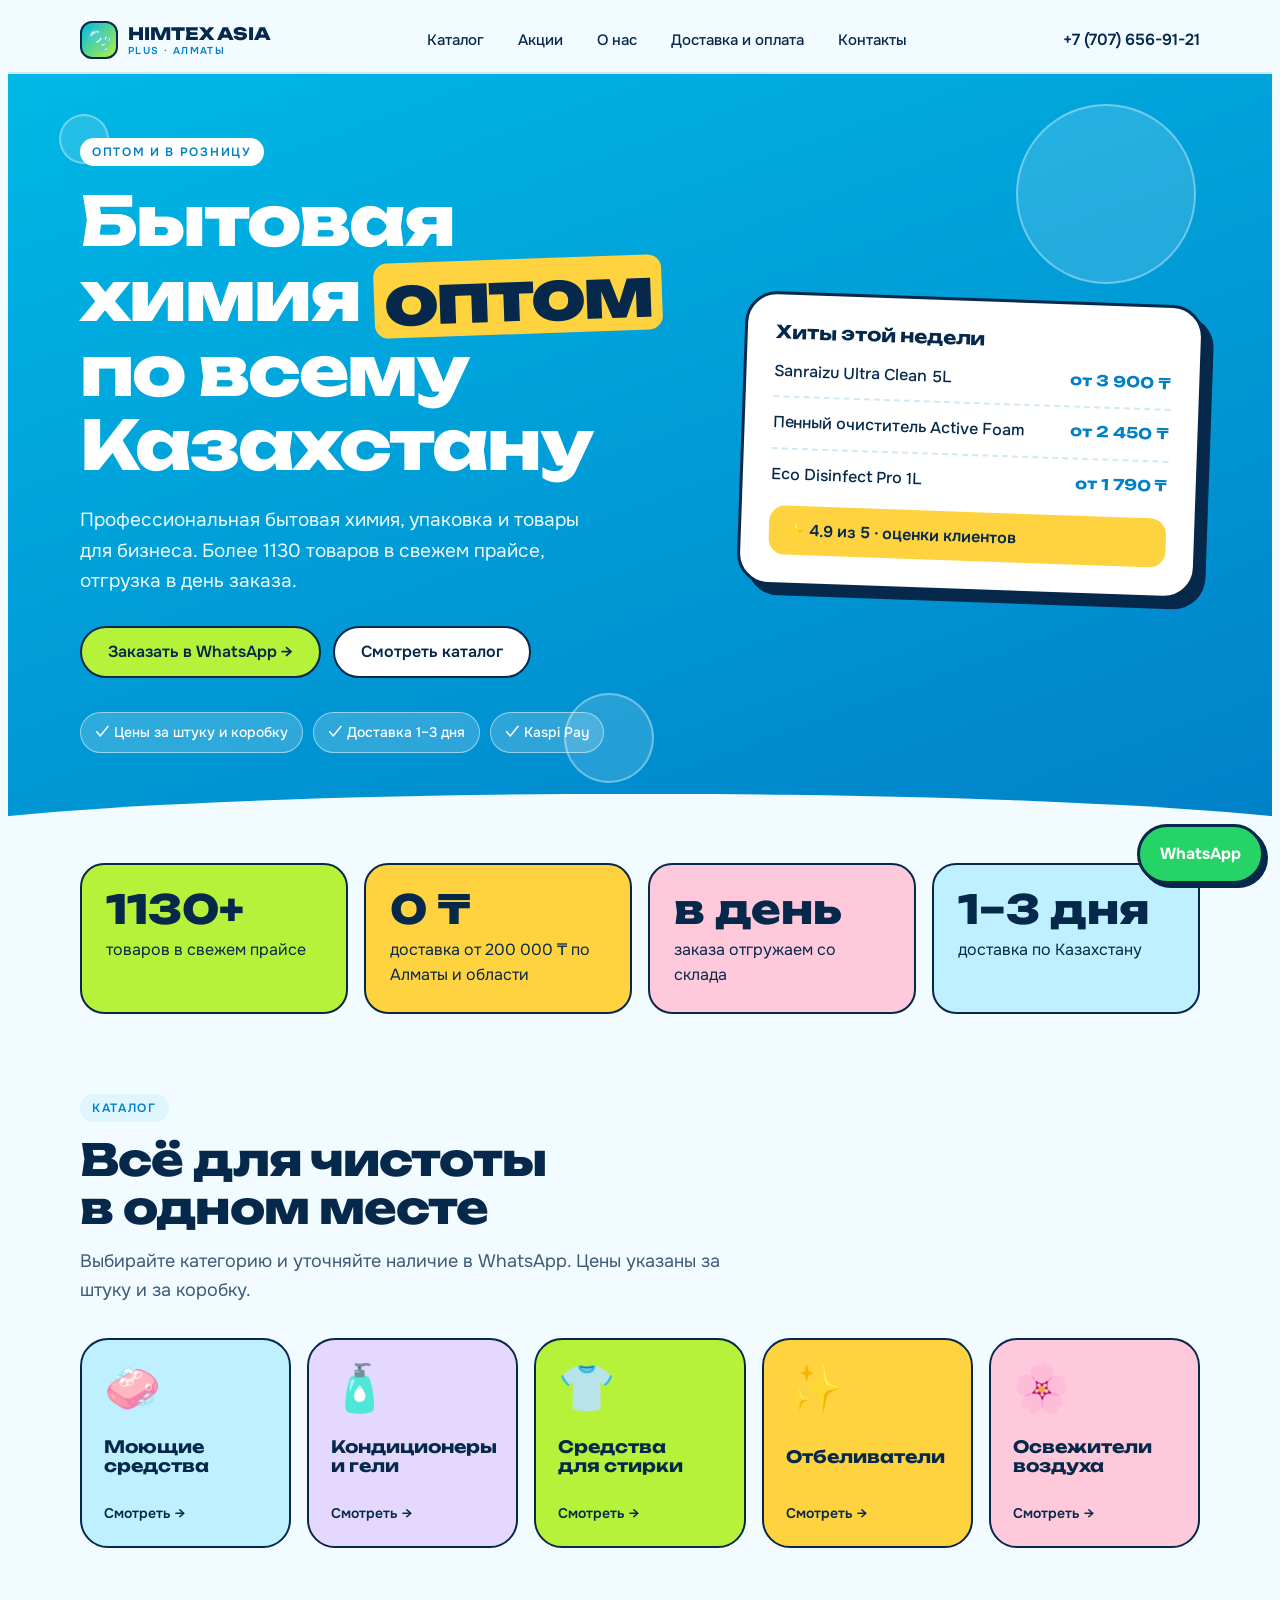
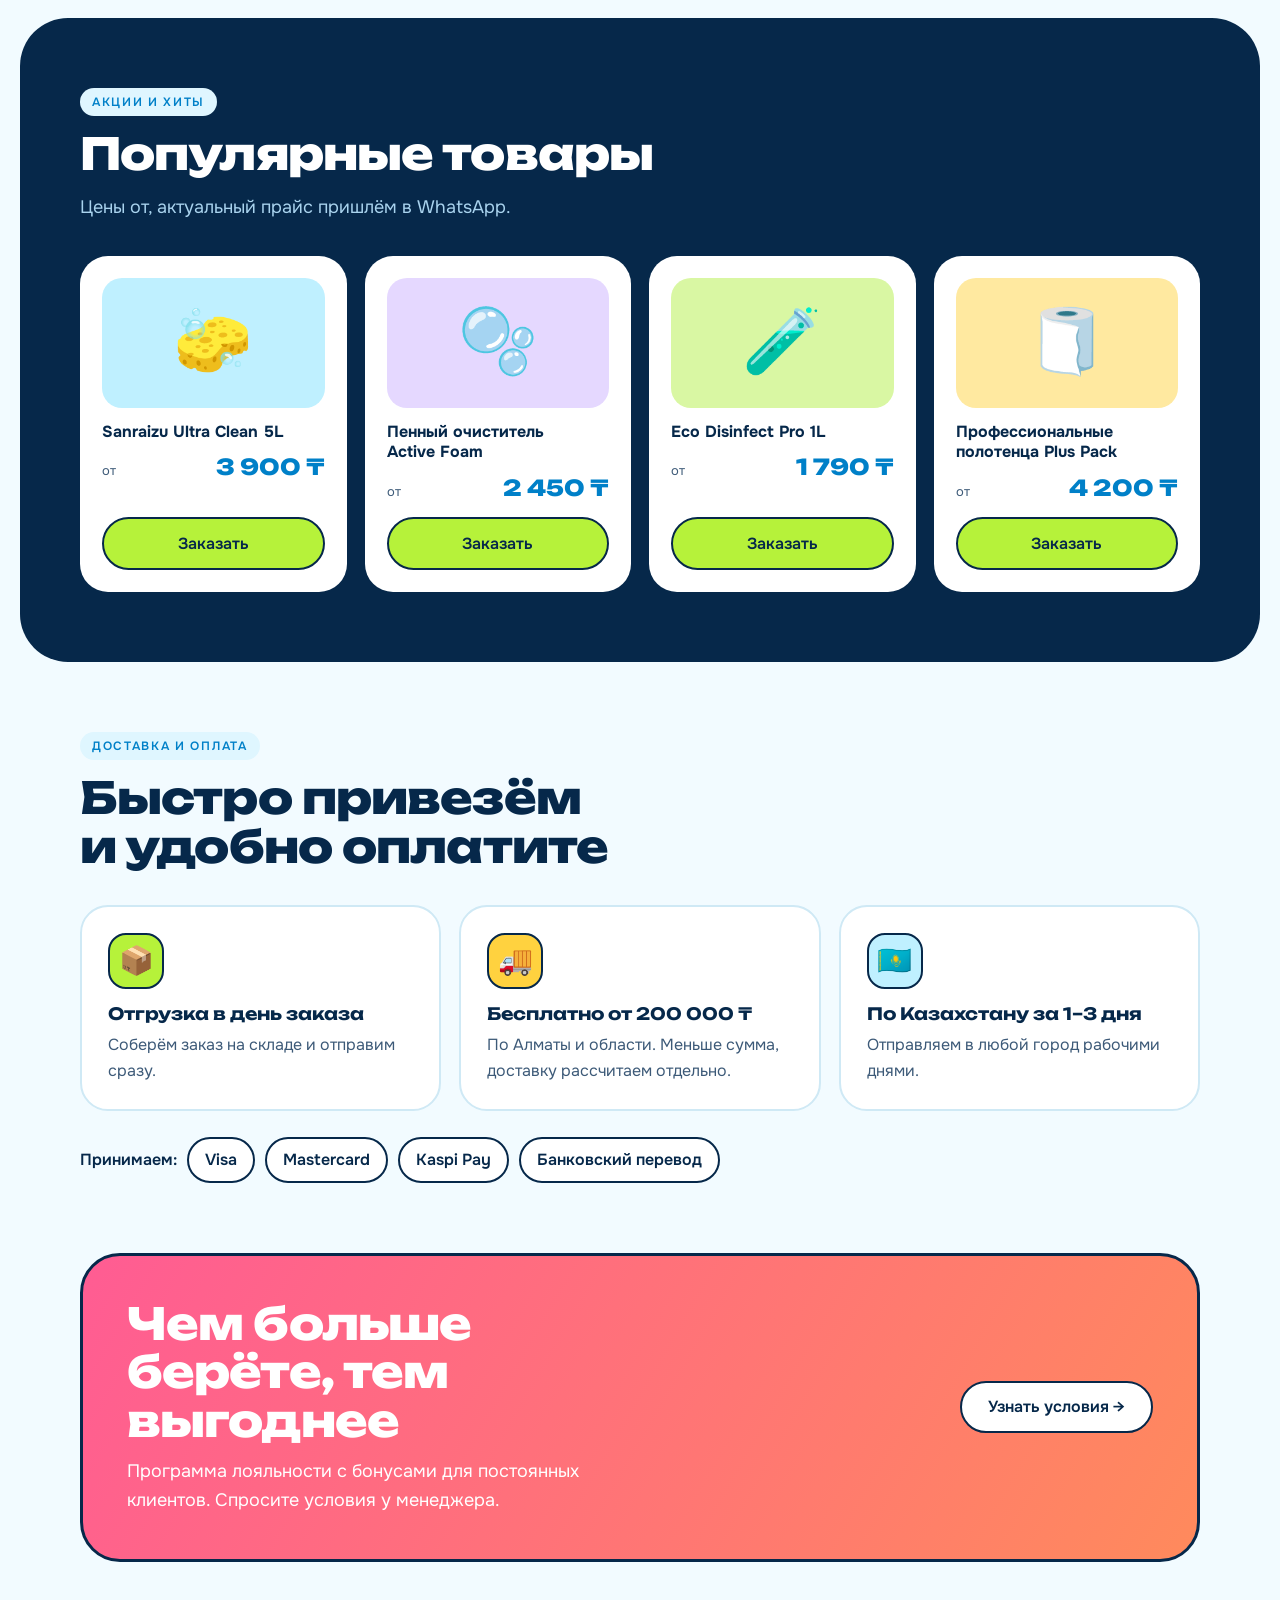
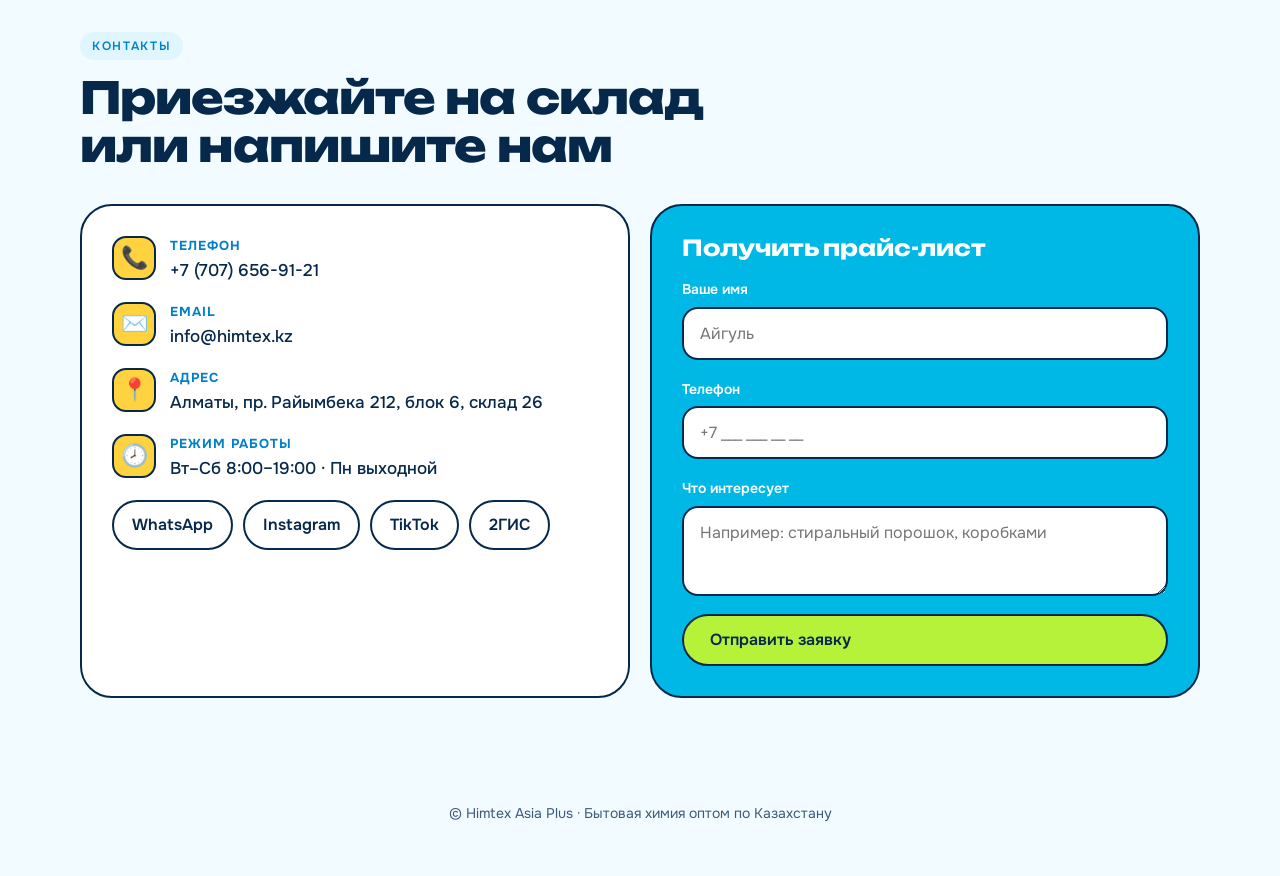
==== commit 516baec0: "Add files via upload" ====
--- a/index.html
+++ b/index.html
@@ -1,293 +1,267 @@
-<!DOCTYPE html>
+<!doctype html>
 <html lang="ru">
 <head>
-<meta charset="UTF-8">
-<meta name="viewport" content="width=device-width, initial-scale=1.0">
-<title>ХимТекс Азия+ — бытовая химия для дома с доставкой по Казахстану</title>
-<meta name="description" content="ХимТекс Азия+ — качественная бытовая химия и товары для дома: стирка, посуда, уборка, дезинфекция. Доставка по Казахстану, выгодные цены, скидка 15% на первый заказ.">
-<link rel="stylesheet" href="assets/styles.css">
+<meta charset="utf-8">
+<meta name="viewport" content="width=device-width,initial-scale=1">
+<meta name="description" content="Бытовая химия оптом по Казахстану. Himtex Asia Plus, Алматы.">
+<title>Himtex Asia Plus</title>
 <link rel="preconnect" href="https://fonts.googleapis.com">
-<link rel="preconnect" href="https://fonts.gstatic.com" crossorigin>
-<link href="https://fonts.googleapis.com/css2?family=Big+Shoulders+Display:wght@600;700;800&family=IBM+Plex+Sans:wght@400;500;600;700&family=IBM+Plex+Mono:wght@400;500;600&display=swap" rel="stylesheet">
-<noscript><style>.reveal{opacity:1!important;transform:none!important;}</style></noscript>
+<link rel="stylesheet" href="https://fonts.googleapis.com/css2?family=Unbounded:wght@500;700;800&family=Onest:wght@400;500;600&display=swap">
+<style>
+:root{
+  --ink:#06284a; --ink-2:#3d5a78; --bg:#f2fbff; --card:#ffffff;
+  --aqua:#00b8e6; --aqua-d:#0080c8; --lime:#b6f23a; --sun:#ffd23f; --pink:#ff5c93;
+  --line:#cfe9f5;
+  --f-d:'Unbounded','Arial Black',sans-serif; --f-b:'Onest','Segoe UI',Arial,sans-serif;
+  color-scheme:light;
+}
+*{box-sizing:border-box}
+html{scroll-behavior:smooth}
+body{background:var(--bg);color:var(--ink);font:400 16px/1.6 var(--f-b);padding-inline:0;overflow-x:hidden}
+a{color:inherit;text-decoration:none}
+:focus-visible{outline:3px solid var(--pink);outline-offset:3px}
+.wrap{max-width:1160px;margin-inline:auto;padding-inline:20px}
+h1,h2,h3{font-family:var(--f-d);line-height:1.1;margin:0;text-wrap:balance}
+h2{font-size:clamp(26px,4.6vw,44px);font-weight:800;letter-spacing:-.02em}
+.eyebrow{font:600 12px/1 var(--f-b);letter-spacing:.14em;text-transform:uppercase;color:var(--aqua-d);display:inline-block;background:#dff6ff;padding:8px 12px;border-radius:99px}
+.btn{display:inline-flex;align-items:center;gap:10px;font:600 16px/1 var(--f-b);padding:16px 26px;border-radius:99px;border:2px solid var(--ink);transition:transform .15s, box-shadow .15s;cursor:pointer}
+.btn:hover{transform:translate(-2px,-2px);box-shadow:4px 4px 0 var(--ink)}
+.btn-lime{background:var(--lime);color:var(--ink)}
+.btn-white{background:#fff;color:var(--ink)}
+.btn-ink{background:var(--ink);color:#fff}
+
+/* header */
+header{position:sticky;top:env(safe-area-inset-top,0px);z-index:20;background:rgba(242,251,255,.92);backdrop-filter:blur(10px);border-bottom:2px solid var(--line)}
+.nav{display:flex;align-items:center;justify-content:space-between;gap:16px;padding-block:12px}
+.logo{display:flex;align-items:center;gap:10px;font:800 17px/1 var(--f-d)}
+.logo i{width:38px;height:38px;border-radius:12px;background:linear-gradient(135deg,var(--aqua),var(--lime));display:grid;place-items:center;font-style:normal;font-size:20px;border:2px solid var(--ink)}
+.logo small{display:block;font:600 10px/1 var(--f-b);letter-spacing:.14em;color:var(--aqua-d);margin-top:4px}
+nav ul{display:flex;gap:6px;list-style:none;margin:0;padding:0}
+nav a{display:block;padding:8px 14px;border-radius:99px;font-weight:500;font-size:15px}
+nav a:hover{background:#dff6ff}
+.tel{font-weight:600;white-space:nowrap}
+@media(max-width:900px){nav{display:none}}
+@media(max-width:480px){.tel{display:none}}
+
+/* hero */
+.hero{background:linear-gradient(160deg,var(--aqua) 0%,var(--aqua-d) 100%);color:#fff;position:relative;overflow:hidden;padding-block:64px 90px}
+.hero .wrap{display:grid;grid-template-columns:1.15fr .85fr;gap:40px;align-items:center;position:relative;z-index:2}
+.hero h1{font-size:clamp(34px,6.4vw,68px);font-weight:800;letter-spacing:-.03em}
+.hero h1 mark{background:var(--sun);color:var(--ink);padding:0 .15em;border-radius:.2em;display:inline-block;transform:rotate(-2deg)}
+.hero p{font-size:19px;max-width:520px;margin:22px 0 30px;color:#e9fbff}
+.cta{display:flex;flex-wrap:wrap;gap:12px}
+.chips{display:flex;flex-wrap:wrap;gap:10px;margin-top:34px}
+.chips span{background:rgba(255,255,255,.18);border:1.5px solid rgba(255,255,255,.5);padding:8px 14px;border-radius:99px;font-size:14px;font-weight:500}
+.bubble{position:absolute;border-radius:50%;background:rgba(255,255,255,.14);border:2px solid rgba(255,255,255,.35);animation:float 7s ease-in-out infinite}
+@keyframes float{50%{transform:translateY(-22px)}}
+.hero-card{background:#fff;color:var(--ink);border-radius:32px;padding:28px;border:3px solid var(--ink);box-shadow:10px 10px 0 var(--ink);transform:rotate(2deg)}
+.hero-card h3{font-size:18px;margin-bottom:16px}
+.hero-card ul{list-style:none;margin:0;padding:0;display:grid;gap:12px}
+.hero-card li{display:flex;justify-content:space-between;gap:12px;padding-bottom:12px;border-bottom:2px dashed var(--line);font-weight:500}
+.hero-card li:last-child{border:0;padding:0}
+.hero-card b{font-family:var(--f-d);font-size:15px;color:var(--aqua-d);white-space:nowrap}
+.rate{margin-top:18px;background:var(--sun);border-radius:16px;padding:12px 16px;font-weight:600;display:flex;align-items:center;gap:10px}
+.wave{position:absolute;left:0;right:0;bottom:-1px;height:50px;background:var(--bg);clip-path:ellipse(60% 100% at 50% 100%);z-index:1}
+@media(max-width:820px){.hero .wrap{grid-template-columns:1fr}.hero-card{transform:none}}
+
+/* benefits */
+.stats{margin-top:-10px;padding-block:30px 10px}
+.stats .grid{display:grid;grid-template-columns:repeat(auto-fit,minmax(230px,1fr));gap:16px}
+.stat{border-radius:24px;padding:24px;border:2px solid var(--ink)}
+.stat b{display:block;font:800 clamp(28px,4vw,40px)/1 var(--f-d);margin-bottom:8px}
+.stat:nth-child(1){background:var(--lime)}
+.stat:nth-child(2){background:var(--sun)}
+.stat:nth-child(3){background:#ffc9dc}
+.stat:nth-child(4){background:#bff0ff}
+
+section{padding-block:70px}
+.head{display:flex;flex-direction:column;gap:14px;align-items:flex-start;margin-bottom:34px;max-width:680px}
+.head p{margin:0;color:var(--ink-2);font-size:18px}
+
+/* categories */
+.cats{display:grid;grid-template-columns:repeat(auto-fit,minmax(200px,1fr));gap:16px}
+.cat{border-radius:28px;padding:26px 22px 22px;border:2px solid var(--ink);min-height:210px;display:flex;flex-direction:column;justify-content:space-between;transition:transform .2s}
+.cat:hover{transform:translateY(-6px) rotate(-1deg)}
+.cat .ic{font-size:46px;line-height:1}
+.cat h3{font-size:17px}
+.cat span{font-size:14px;font-weight:600;display:flex;gap:6px;align-items:center}
+.c1{background:#bff0ff}.c2{background:#e5d8ff}.c3{background:var(--lime)}.c4{background:var(--sun)}.c5{background:#ffc9dc}
+
+/* products */
+.products{background:var(--ink);color:#fff;border-radius:48px;margin-inline:12px}
+.products h2{color:#fff}
+.products .head p{color:#a9d3ee}
+.prods{display:grid;grid-template-columns:repeat(auto-fit,minmax(230px,1fr));gap:18px}
+.prod{background:#fff;color:var(--ink);border-radius:28px;padding:22px;display:flex;flex-direction:column;gap:14px}
+.bottle{height:130px;border-radius:20px;display:grid;place-items:center;font-size:64px}
+.prod h3{font:700 16px/1.3 var(--f-b)}
+.price{display:flex;align-items:baseline;justify-content:space-between;gap:8px}
+.price small{color:var(--ink-2);font-size:13px}
+.price b{font:800 22px/1 var(--f-d);color:var(--aqua-d)}
+.prod a{margin-top:auto;text-align:center;background:var(--lime);border-radius:99px;padding:12px;font-weight:600;border:2px solid var(--ink)}
+.prod a:hover{background:var(--sun)}
+
+/* delivery */
+.steps{display:grid;grid-template-columns:repeat(auto-fit,minmax(240px,1fr));gap:18px}
+.step{background:var(--card);border:2px solid var(--line);border-radius:28px;padding:26px}
+.step .ic{width:56px;height:56px;border-radius:18px;display:grid;place-items:center;font-size:28px;margin-bottom:16px;border:2px solid var(--ink)}
+.step h3{font-size:17px;margin-bottom:8px}
+.step p{margin:0;color:var(--ink-2)}
+.pay{margin-top:26px;display:flex;flex-wrap:wrap;gap:10px;align-items:center}
+.pay span{font-weight:600}
+.pay em{font-style:normal;font-weight:600;background:#fff;border:2px solid var(--ink);border-radius:99px;padding:8px 16px}
+
+/* loyalty */
+.loyal{background:linear-gradient(120deg,var(--pink),#ff8a5c);color:#fff;border-radius:40px;padding:44px;display:flex;flex-wrap:wrap;gap:24px;align-items:center;justify-content:space-between;border:3px solid var(--ink)}
+.loyal h2{max-width:560px}
+.loyal p{margin:12px 0 0;font-size:18px;max-width:520px}
+
+/* contacts */
+.contact{display:grid;grid-template-columns:1fr 1fr;gap:20px}
+.box{background:var(--card);border-radius:32px;border:2px solid var(--ink);padding:30px;display:grid;gap:18px;align-content:start}
+.row{display:flex;gap:14px;align-items:flex-start}
+.row .ic{flex:none;width:44px;height:44px;border-radius:14px;background:var(--sun);display:grid;place-items:center;font-size:22px;border:2px solid var(--ink)}
+.row b{display:block;font-size:13px;letter-spacing:.08em;text-transform:uppercase;color:var(--aqua-d)}
+.row span{font-size:17px;font-weight:500;overflow-wrap:anywhere}
+.social{display:flex;flex-wrap:wrap;gap:10px}
+.social a{padding:10px 18px;border-radius:99px;border:2px solid var(--ink);font-weight:600;background:#fff}
+.social a:hover{background:var(--lime)}
+form.box{background:var(--aqua);color:#fff}
+form h3{font-size:22px;color:#fff}
+label{font-weight:600;font-size:14px;display:grid;gap:6px}
+input,textarea{font:400 16px var(--f-b);padding:14px 16px;border-radius:16px;border:2px solid var(--ink);background:#fff;color:var(--ink);width:100%}
+textarea{min-height:90px;resize:vertical}
+.ok{font-weight:600;background:var(--lime);color:var(--ink);padding:12px 16px;border-radius:14px}
+@media(max-width:820px){.contact{grid-template-columns:1fr}.loyal{padding:28px}}
+
+footer{padding-block:34px 44px;text-align:center;color:var(--ink-2);font-size:14px}
+.fab{position:fixed;right:16px;bottom:calc(16px + env(safe-area-inset-bottom,0px));z-index:30;background:#25d366;color:#fff;border:3px solid var(--ink);border-radius:99px;padding:14px 20px;font-weight:700;box-shadow:4px 4px 0 var(--ink)}
+@media(prefers-reduced-motion:reduce){*{animation:none!important;transition:none!important}html{scroll-behavior:auto}}
+</style>
 </head>
 <body>
 
-<header class="site-header">
-  <div class="container header-inner">
-    <a href="#top" class="logo">
-      <span class="logo-mark">ХТ</span>
-      <span class="logo-text">ХимТекс<em>Азия+</em></span>
-    </a>
-    <nav class="main-nav" id="mainNav">
-      <a href="#about">О нас</a>
-      <a href="#catalog">Каталог</a>
-      <a href="#reviews">Отзывы</a>
-      <a href="#advantages">Почему мы</a>
-      <a href="#contact">Заказать</a>
-    </nav>
-    <a href="#contact" class="btn btn-accent header-cta">Оформить заказ</a>
-    <button class="nav-toggle" id="navToggle" aria-label="Меню">
-      <span></span><span></span><span></span>
-    </button>
+<header>
+  <div class="wrap nav">
+    <a class="logo" href="#top"><i>🫧</i><span>HIMTEX ASIA<small>PLUS · АЛМАТЫ</small></span></a>
+    <nav aria-label="Основное меню"><ul>
+      <li><a href="#catalog">Каталог</a></li><li><a href="#promo">Акции</a></li><li><a href="#about">О нас</a></li><li><a href="#delivery">Доставка и оплата</a></li><li><a href="#contacts">Контакты</a></li>
+    </ul></nav>
+    <a class="tel" href="tel:+77076569121">+7 (707) 656-91-21</a>
   </div>
 </header>
 
 <main id="top">
-
-  <section class="hero">
-    <div class="container hero-inner">
-      <div class="hero-copy">
-        <span class="eyebrow">Бытовая химия для вашего дома</span>
-        <h1>Чистота, <br>которой <br><span class="accent-text">можно доверять.</span></h1>
-        <p class="hero-lead">Средства для стирки, посуды, уборки и дезинфекции — эффективные, безопасные для семьи и доступные по цене. Доставляем по всему Казахстану от 1–2 дней.</p>
-        <div class="hero-actions">
-          <a href="#catalog" class="btn btn-accent">Смотреть каталог</a>
-          <a href="#contact" class="btn btn-ghost">Оформить заказ</a>
-        </div>
-        <div class="hero-stats">
-          <div class="stat"><span class="stat-num">12 000+</span><span class="stat-label">довольных покупателей</span></div>
-          <div class="stat"><span class="stat-num">4.8★</span><span class="stat-label">средний рейтинг товаров</span></div>
-          <div class="stat"><span class="stat-num">1–2 дня</span><span class="stat-label">доставка по РК</span></div>
-        </div>
+<div class="hero">
+  <div class="bubble" style="width:180px;height:180px;right:6%;top:30px"></div>
+  <div class="bubble" style="width:90px;height:90px;left:44%;bottom:60px;animation-delay:-2s"></div>
+  <div class="bubble" style="width:50px;height:50px;left:4%;top:40px;animation-delay:-4s"></div>
+  <div class="wrap">
+    <div>
+      <span class="eyebrow" style="background:#fff">Оптом и в розницу</span>
+      <h1 style="margin-top:18px">Бытовая химия <mark>оптом</mark> по всему Казахстану</h1>
+      <p>Профессиональная бытовая химия, упаковка и товары для бизнеса. Более 1130 товаров в свежем прайсе, отгрузка в день заказа.</p>
+      <div class="cta">
+        <a class="btn btn-lime" href="https://wa.me/77076569121" target="_blank" rel="noopener">Заказать в WhatsApp →</a>
+        <a class="btn btn-white" href="#catalog">Смотреть каталог</a>
       </div>
-      <div class="hero-visual" aria-hidden="true">
-        <svg class="molecule" viewBox="0 0 420 420" fill="none">
-          <line x1="120" y1="90" x2="230" y2="60" class="bond"/>
-          <line x1="230" y1="60" x2="330" y2="120" class="bond"/>
-          <line x1="230" y1="60" x2="210" y2="180" class="bond"/>
-          <line x1="210" y1="180" x2="110" y2="220" class="bond"/>
-          <line x1="210" y1="180" x2="300" y2="250" class="bond"/>
-          <line x1="110" y1="220" x2="150" y2="330" class="bond"/>
-          <line x1="300" y1="250" x2="270" y2="350" class="bond"/>
-          <circle cx="120" cy="90" r="10" class="atom atom-blue"/>
-          <circle cx="230" cy="60" r="14" class="atom atom-navy"/>
-          <circle cx="330" cy="120" r="9" class="atom atom-orange"/>
-          <circle cx="210" cy="180" r="16" class="atom atom-navy"/>
-          <circle cx="110" cy="220" r="10" class="atom atom-orange"/>
-          <circle cx="300" cy="250" r="11" class="atom atom-blue"/>
-          <circle cx="150" cy="330" r="9" class="atom atom-orange"/>
-          <circle cx="270" cy="350" r="10" class="atom atom-blue"/>
-        </svg>
-        <div class="hero-card hero-card-1"><span class="spec-code">−20%</span> Гель для стирки «Свежесть»</div>
-        <div class="hero-card hero-card-2"><span class="spec-code">Хит</span> Средство для посуды «Лимон»</div>
-        <div class="hero-card hero-card-3"><span class="spec-code">Ново</span> Дезинфектор «ЧистоДом»</div>
+      <div class="chips"><span>✓ Цены за штуку и коробку</span><span>✓ Доставка 1–3 дня</span><span>✓ Kaspi Pay</span></div>
+    </div>
+    <aside class="hero-card" aria-label="Популярное">
+      <h3>Хиты этой недели</h3>
+      <ul>
+        <li>Sanraizu Ultra Clean 5L <b>от 3 900 ₸</b></li>
+        <li>Пенный очиститель Active Foam <b>от 2 450 ₸</b></li>
+        <li>Eco Disinfect Pro 1L <b>от 1 790 ₸</b></li>
+      </ul>
+      <div class="rate">⭐ 4.9 из 5 · оценки клиентов</div>
+    </aside>
+  </div>
+  <div class="wave"></div>
+</div>
+
+<div class="stats"><div class="wrap grid">
+  <div class="stat"><b>1130+</b>товаров в свежем прайсе</div>
+  <div class="stat"><b>0 ₸</b>доставка от 200 000 ₸ по Алматы и области</div>
+  <div class="stat"><b>в день</b>заказа отгружаем со склада</div>
+  <div class="stat"><b>1–3 дня</b>доставка по Казахстану</div>
+</div></div>
+
+<section id="catalog"><div class="wrap">
+  <div class="head"><span class="eyebrow">Каталог</span><h2>Всё для чистоты в одном месте</h2><p>Выбирайте категорию и уточняйте наличие в WhatsApp. Цены указаны за штуку и за коробку.</p></div>
+  <div class="cats">
+    <a class="cat c1" href="https://wa.me/77076569121" target="_blank" rel="noopener"><div class="ic">🧼</div><h3>Моющие средства</h3><span>Смотреть →</span></a>
+    <a class="cat c2" href="https://wa.me/77076569121" target="_blank" rel="noopener"><div class="ic">🧴</div><h3>Кондиционеры и гели</h3><span>Смотреть →</span></a>
+    <a class="cat c3" href="https://wa.me/77076569121" target="_blank" rel="noopener"><div class="ic">👕</div><h3>Средства для стирки</h3><span>Смотреть →</span></a>
+    <a class="cat c4" href="https://wa.me/77076569121" target="_blank" rel="noopener"><div class="ic">✨</div><h3>Отбеливатели</h3><span>Смотреть →</span></a>
+    <a class="cat c5" href="https://wa.me/77076569121" target="_blank" rel="noopener"><div class="ic">🌸</div><h3>Освежители воздуха</h3><span>Смотреть →</span></a>
+  </div>
+</div></section>
+
+<section id="promo" class="products"><div class="wrap">
+  <div class="head"><span class="eyebrow">Акции и хиты</span><h2>Популярные товары</h2><p>Цены от, актуальный прайс пришлём в WhatsApp.</p></div>
+  <div class="prods">
+    <div class="prod"><div class="bottle" style="background:#bff0ff">🧽</div><h3>Sanraizu Ultra Clean 5L</h3><div class="price"><small>от</small><b>3 900 ₸</b></div><a href="https://wa.me/77076569121" target="_blank" rel="noopener">Заказать</a></div>
+    <div class="prod"><div class="bottle" style="background:#e5d8ff">🫧</div><h3>Пенный очиститель Active Foam</h3><div class="price"><small>от</small><b>2 450 ₸</b></div><a href="https://wa.me/77076569121" target="_blank" rel="noopener">Заказать</a></div>
+    <div class="prod"><div class="bottle" style="background:#d9f7a3">🧪</div><h3>Eco Disinfect Pro 1L</h3><div class="price"><small>от</small><b>1 790 ₸</b></div><a href="https://wa.me/77076569121" target="_blank" rel="noopener">Заказать</a></div>
+    <div class="prod"><div class="bottle" style="background:#ffe9a0">🧻</div><h3>Профессиональные полотенца Plus Pack</h3><div class="price"><small>от</small><b>4 200 ₸</b></div><a href="https://wa.me/77076569121" target="_blank" rel="noopener">Заказать</a></div>
+  </div>
+</div></section>
+
+<section id="delivery"><div class="wrap">
+  <div class="head"><span class="eyebrow">Доставка и оплата</span><h2>Быстро привезём и удобно оплатите</h2></div>
+  <div class="steps">
+    <div class="step"><div class="ic" style="background:var(--lime)">📦</div><h3>Отгрузка в день заказа</h3><p>Соберём заказ на складе и отправим сразу.</p></div>
+    <div class="step"><div class="ic" style="background:var(--sun)">🚚</div><h3>Бесплатно от 200 000 ₸</h3><p>По Алматы и области. Меньше сумма, доставку рассчитаем отдельно.</p></div>
+    <div class="step"><div class="ic" style="background:#bff0ff">🇰🇿</div><h3>По Казахстану за 1–3 дня</h3><p>Отправляем в любой город рабочими днями.</p></div>
+  </div>
+  <div class="pay"><span>Принимаем:</span><em>Visa</em><em>Mastercard</em><em>Kaspi Pay</em><em>Банковский перевод</em></div>
+</div></section>
+
+<section id="about" style="padding-top:0"><div class="wrap">
+  <div class="loyal">
+    <div><h2>Чем больше берёте, тем выгоднее</h2><p>Программа лояльности с бонусами для постоянных клиентов. Спросите условия у менеджера.</p></div>
+    <a class="btn btn-white" href="https://wa.me/77076569121" target="_blank" rel="noopener">Узнать условия →</a>
+  </div>
+</div></section>
+
+<section id="contacts" style="padding-top:0"><div class="wrap">
+  <div class="head"><span class="eyebrow">Контакты</span><h2>Приезжайте на склад или напишите нам</h2></div>
+  <div class="contact">
+    <div class="box">
+      <div class="row"><div class="ic">📞</div><div><b>Телефон</b><span>+7 (707) 656-91-21</span></div></div>
+      <div class="row"><div class="ic">✉️</div><div><b>Email</b><span>info@himtex.kz</span></div></div>
+      <div class="row"><div class="ic">📍</div><div><b>Адрес</b><span>Алматы, пр. Райымбека 212, блок 6, склад 26</span></div></div>
+      <div class="row"><div class="ic">🕗</div><div><b>Режим работы</b><span>Вт–Сб 8:00–19:00 · Пн выходной</span></div></div>
+      <div class="social">
+        <a href="https://wa.me/77076569121" target="_blank" rel="noopener">WhatsApp</a>
+        <a href="https://www.instagram.com/bytovayahimiyaoptom.kz" target="_blank" rel="noopener">Instagram</a>
+        <a href="https://www.tiktok.com/@himtexasiaplus" target="_blank" rel="noopener">TikTok</a>
+        <a href="https://2gis.kz/almaty/geo/9430047375176128" target="_blank" rel="noopener">2ГИС</a>
       </div>
     </div>
-  </section>
-
-  <section class="strip">
-    <div class="container strip-inner">
-      <p>🎁 Скидка 15% на первый заказ по промокоду ДОМ15 — доставка по всему Казахстану</p>
-    </div>
-  </section>
-
-  <section id="about" class="section about">
-    <div class="container about-grid">
-      <div class="about-media" aria-hidden="true">
-        <div class="about-card">
-          <div class="about-card-glow"></div>
-          <span class="about-card-code">12 000+</span>
-          <strong>Довольных покупателей</strong>
-          <p>Заказывают у нас снова и рекомендуют друзьям</p>
-        </div>
-      </div>
-      <div class="about-copy">
-        <span class="eyebrow">О нас</span>
-        <h2>ХимТекс Азия+ — бытовая химия, которой доверяют дома</h2>
-        <p>Мы подбираем и поставляем средства для стирки, мытья посуды, уборки и дезинфекции, которые реально работают: отстирывают, отмывают и дезинфицируют с первого раза. Проверяем каждую партию перед отправкой и доставляем заказы по всему Казахстану.</p>
-        <ul class="check-list">
-          <li>Сертифицированные средства, безопасные для семьи и животных</li>
-          <li>Доставка по Казахстану за 1–2 дня, оплата при получении</li>
-          <li>Гарантия возврата, если товар не подошёл</li>
-        </ul>
-      </div>
-    </div>
-  </section>
-
-  <section id="catalog" class="section products">
-    <div class="container">
-      <div class="section-head">
-        <span class="eyebrow">Каталог</span>
-        <h2>Хиты продаж этой недели</h2>
-        <p class="section-lead">Самые популярные средства — проверены тысячами покупателей по всему Казахстану.</p>
-      </div>
-      <div class="card-grid">
-        <div class="product-card reveal">
-          <div class="product-badge">−20%</div>
-          <div class="element-tile"><span class="element-num">Арт. 104</span><span class="element-sym">Ст</span></div>
-          <h3>Гель для стирки «Свежесть» 3 л</h3>
-          <p>Отстирывает въевшиеся пятна за один цикл, не повреждая цвет и ткань. Подходит для машинной и ручной стирки.</p>
-          <div class="rating">★★★★★ <span class="rating-count">128 отзывов</span></div>
-          <div class="price-row"><span class="price">2 490 ₸</span><span class="price-old">2 990 ₸</span></div>
-          <button class="btn btn-accent btn-block cta-order" data-product="Гель для стирки «Свежесть» 3 л — 2 490 ₸">Заказать</button>
-        </div>
-        <div class="product-card reveal">
-          <div class="product-badge product-badge-hit">Хит продаж</div>
-          <div class="element-tile"><span class="element-num">Арт. 210</span><span class="element-sym">Пс</span></div>
-          <h3>Средство для мытья посуды «Лимон» 500 мл</h3>
-          <p>Растворяет жир мгновенно, экономично расходуется — хватает надолго. Мягкая формула для рук.</p>
-          <div class="rating">★★★★★ <span class="rating-count">243 отзыва</span></div>
-          <div class="price-row"><span class="price">890 ₸</span></div>
-          <button class="btn btn-accent btn-block cta-order" data-product="Средство для мытья посуды «Лимон» 500 мл — 890 ₸">Заказать</button>
-        </div>
-        <div class="product-card reveal">
-          <div class="element-tile"><span class="element-num">Арт. 318</span><span class="element-sym">Уб</span></div>
-          <h3>Универсальный спрей «Мультипыль» 750 мл</h3>
-          <p>Очищает любые поверхности без разводов: кухня, ванная, бытовая техника. Приятный нейтральный аромат.</p>
-          <div class="rating">★★★★☆ <span class="rating-count">96 отзывов</span></div>
-          <div class="price-row"><span class="price">1 290 ₸</span></div>
-          <button class="btn btn-accent btn-block cta-order" data-product="Универсальный спрей «Мультипыль» 750 мл — 1 290 ₸">Заказать</button>
-        </div>
-        <div class="product-card reveal">
-          <div class="element-tile"><span class="element-num">Арт. 427</span><span class="element-sym">Об</span></div>
-          <h3>Кислородный отбеливатель «Белизна+» 1 л</h3>
-          <p>Возвращает белизну без хлора и резкого запаха. Безопасен для цветного белья при точной дозировке.</p>
-          <div class="rating">★★★★★ <span class="rating-count">87 отзывов</span></div>
-          <div class="price-row"><span class="price">1 590 ₸</span></div>
-          <button class="btn btn-accent btn-block cta-order" data-product="Кислородный отбеливатель «Белизна+» 1 л — 1 590 ₸">Заказать</button>
-        </div>
-        <div class="product-card reveal">
-          <div class="element-tile"><span class="element-num">Арт. 512</span><span class="element-sym">Ст</span></div>
-          <h3>Средство для стёкол «Кристалл» 500 мл</h3>
-          <p>Не оставляет разводов на стекле и зеркалах, быстро высыхает. Удобный распылитель в комплекте.</p>
-          <div class="rating">★★★★★ <span class="rating-count">154 отзыва</span></div>
-          <div class="price-row"><span class="price">750 ₸</span></div>
-          <button class="btn btn-accent btn-block cta-order" data-product="Средство для стёкол «Кристалл» 500 мл — 750 ₸">Заказать</button>
-        </div>
-        <div class="product-card reveal">
-          <div class="product-badge product-badge-new">Новинка</div>
-          <div class="element-tile"><span class="element-num">Арт. 601</span><span class="element-sym">Дз</span></div>
-          <h3>Дезинфицирующее средство «ЧистоДом» 1 л</h3>
-          <p>Уничтожает 99,9% бактерий на поверхностях. Незаменимо на кухне, в детской и ванной комнате.</p>
-          <div class="rating">★★★★★ <span class="rating-count">61 отзыв</span></div>
-          <div class="price-row"><span class="price">1 690 ₸</span></div>
-          <button class="btn btn-accent btn-block cta-order" data-product="Дезинфицирующее средство «ЧистоДом» 1 л — 1 690 ₸">Заказать</button>
-        </div>
-      </div>
-    </div>
-  </section>
-
-  <section id="reviews" class="section reviews">
-    <div class="container">
-      <div class="section-head">
-        <span class="eyebrow">Отзывы</span>
-        <h2>Что говорят покупатели</h2>
-        <p class="section-lead">Реальные отзывы о товарах из нашего каталога.</p>
-      </div>
-      <div class="card-grid reviews-grid">
-        <div class="review-card reveal">
-          <div class="rating">★★★★★</div>
-          <p>«Использую гель для стирки уже полгода — отстирывает даже въевшиеся пятна от травы у ребёнка. Больше не покупаю ничего другого.»</p>
-          <strong>Анна К.</strong><span>г. Алматы</span>
-        </div>
-        <div class="review-card reveal">
-          <div class="rating">★★★★★</div>
-          <p>«Заказывала средство для посуды и универсальный спрей — приехало на следующий день, всё аккуратно упаковано. Цены реально ниже, чем в магазине у дома.»</p>
-          <strong>Дана С.</strong><span>г. Астана</span>
-        </div>
-        <div class="review-card reveal">
-          <div class="rating">★★★★☆</div>
-          <p>«Дезинфектор «ЧистоДом» берём каждый месяц — без резкого запаха, а поверхности реально чистые. Рекомендую всем с маленькими детьми.»</p>
-          <strong>Марина Т.</strong><span>г. Шымкент</span>
-        </div>
-      </div>
-    </div>
-  </section>
-
-  <section id="advantages" class="section advantages">
-    <div class="container">
-      <div class="section-head light">
-        <span class="eyebrow eyebrow-light">Почему выбирают нас</span>
-        <h2>Покупать у нас выгодно и удобно</h2>
-      </div>
-      <div class="advantage-grid">
-        <div class="advantage-item reveal">
-          <span class="advantage-num">01</span>
-          <h3>Быстрая доставка</h3>
-          <p>По всему Казахстану за 1–2 дня, оплата при получении.</p>
-        </div>
-        <div class="advantage-item reveal">
-          <span class="advantage-num">02</span>
-          <h3>Гарантия качества</h3>
-          <p>Не подошло — вернём деньги или обменяем без лишних вопросов.</p>
-        </div>
-        <div class="advantage-item reveal">
-          <span class="advantage-num">03</span>
-          <h3>Выгодные цены</h3>
-          <p>Скидки при заказе от 3 товаров и постоянным покупателям.</p>
-        </div>
-        <div class="advantage-item reveal">
-          <span class="advantage-num">04</span>
-          <h3>Безопасные формулы</h3>
-          <p>Сертифицированные средства, безопасные для семьи и питомцев.</p>
-        </div>
-      </div>
-    </div>
-  </section>
-
-  <section id="categories" class="section industries">
-    <div class="container">
-      <div class="section-head">
-        <span class="eyebrow">Категории</span>
-        <h2>Всё для чистоты в одном месте</h2>
-      </div>
-      <div class="industry-row">
-        <a href="#catalog" class="industry-pill"><em>01</em>Для стирки</a>
-        <a href="#catalog" class="industry-pill"><em>02</em>Для посуды</a>
-        <a href="#catalog" class="industry-pill"><em>03</em>Для уборки дома</a>
-        <a href="#catalog" class="industry-pill"><em>04</em>Дезинфекция</a>
-        <a href="#catalog" class="industry-pill"><em>05</em>Уход за техникой</a>
-        <a href="#catalog" class="industry-pill"><em>06</em>Ароматизаторы</a>
-      </div>
-    </div>
-  </section>
-
-  <section id="contact" class="section contact">
-    <div class="container contact-grid">
-      <div class="contact-copy">
-        <span class="eyebrow">Заказать</span>
-        <h2>Оформите заказ — привезём за 1–2 дня</h2>
-        <p>Оставьте заявку, и мы перезвоним в течение часа, чтобы уточнить детали и адрес доставки.</p>
-        <div class="contact-info">
-          <div><strong>Телефон</strong><span>+7 (700) 000-00-00</span></div>
-          <div><strong>Email</strong><span>info@himtexasiaplus.kz</span></div>
-          <div><strong>Доставка</strong><span>По всей территории Казахстана</span></div>
-        </div>
-      </div>
-      <form class="contact-form" id="contactForm">
-        <label for="f-name">Имя
-          <input id="f-name" type="text" name="name" placeholder="Ваше имя" required>
-        </label>
-        <label for="f-phone">Телефон
-          <input id="f-phone" type="tel" name="phone" placeholder="+7 (___) ___-__-__" required>
-        </label>
-        <label for="f-message">Что хотите заказать
-          <textarea id="f-message" name="message" rows="4" placeholder="Название товара и количество"></textarea>
-        </label>
-        <button type="submit" class="btn btn-accent btn-block">Оформить заказ</button>
-        <p class="form-note" id="formNote"></p>
-      </form>
-    </div>
-  </section>
-
+    <form class="box" id="lead">
+      <h3>Получить прайс-лист</h3>
+      <label for="nm">Ваше имя<input id="nm" required placeholder="Айгуль"></label>
+      <label for="ph">Телефон<input id="ph" required type="tel" placeholder="+7 ___ ___ __ __"></label>
+      <label for="msg">Что интересует<textarea id="msg" placeholder="Например: стиральный порошок, коробками"></textarea></label>
+      <button class="btn btn-lime" type="submit">Отправить заявку</button>
+      <div class="ok" id="ok" hidden>Заявка готова. <a id="wa" href="https://wa.me/77076569121" target="_blank" rel="noopener" style="text-decoration:underline">Отправить в WhatsApp →</a></div>
+    </form>
+  </div>
+</div></section>
 </main>
 
-<footer class="site-footer">
-  <div class="container footer-inner">
-    <a href="#top" class="logo">
-      <span class="logo-mark">ХТ</span>
-      <span class="logo-text">ХимТекс<em>Азия+</em></span>
-    </a>
-    <p>© 2026 ХимТекс Азия+. Бытовая химия для дома. Все права защищены.</p>
-    <div class="footer-links">
-      <a href="#about">О нас</a>
-      <a href="#catalog">Каталог</a>
-      <a href="#contact">Заказать</a>
-    </div>
-  </div>
-</footer>
-
-<script src="assets/script.js"></script>
+<footer><div class="wrap">© Himtex Asia Plus · Бытовая химия оптом по Казахстану</div></footer>
+<a class="fab" href="https://wa.me/77076569121" target="_blank" rel="noopener">WhatsApp</a>
+<script>
+document.getElementById('lead').addEventListener('submit',function(e){
+  e.preventDefault();
+  var t='Здравствуйте! Меня зовут '+nm.value+', тел. '+ph.value+'. Прошу прайс-лист. '+msg.value;
+  var a=document.getElementById('wa');
+  a.href='https://wa.me/77076569121?text='+encodeURIComponent(t);
+  document.getElementById('ok').hidden=false;
+});
+</script>
 </body>
 </html>
